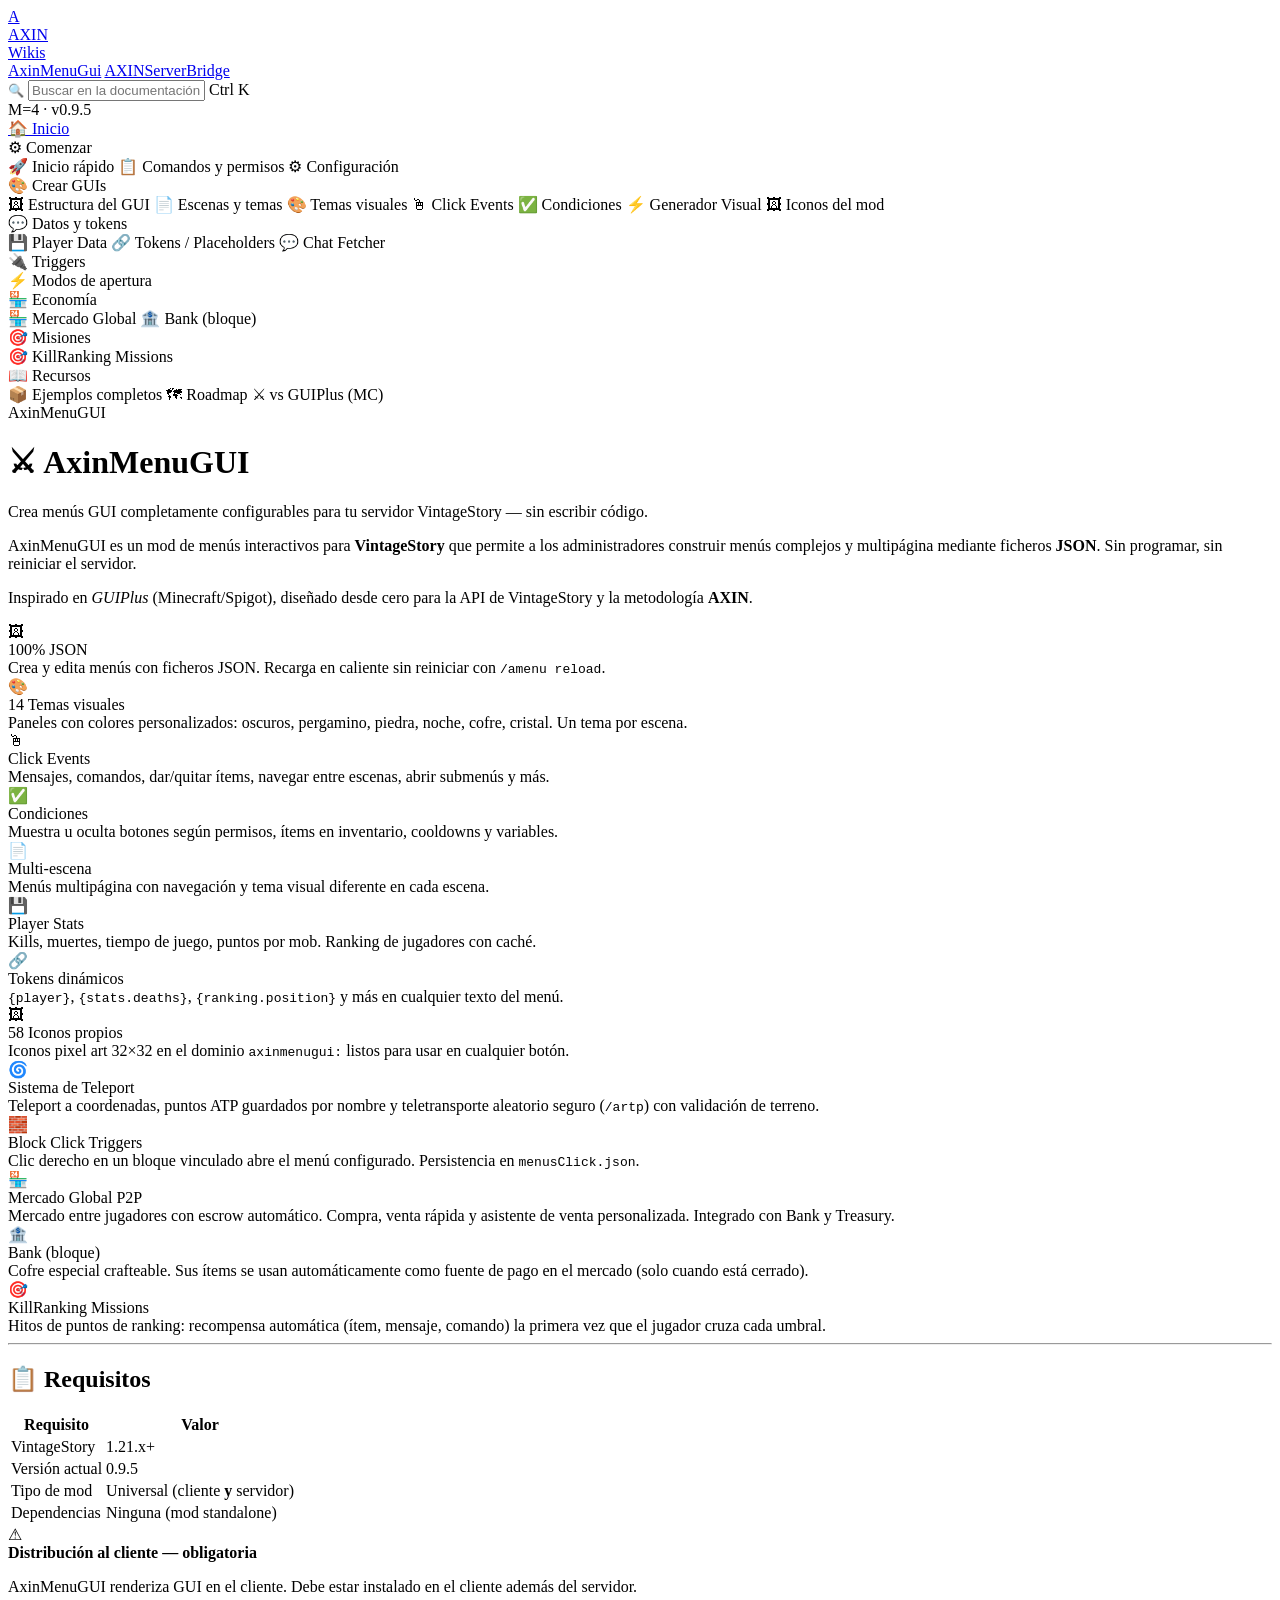
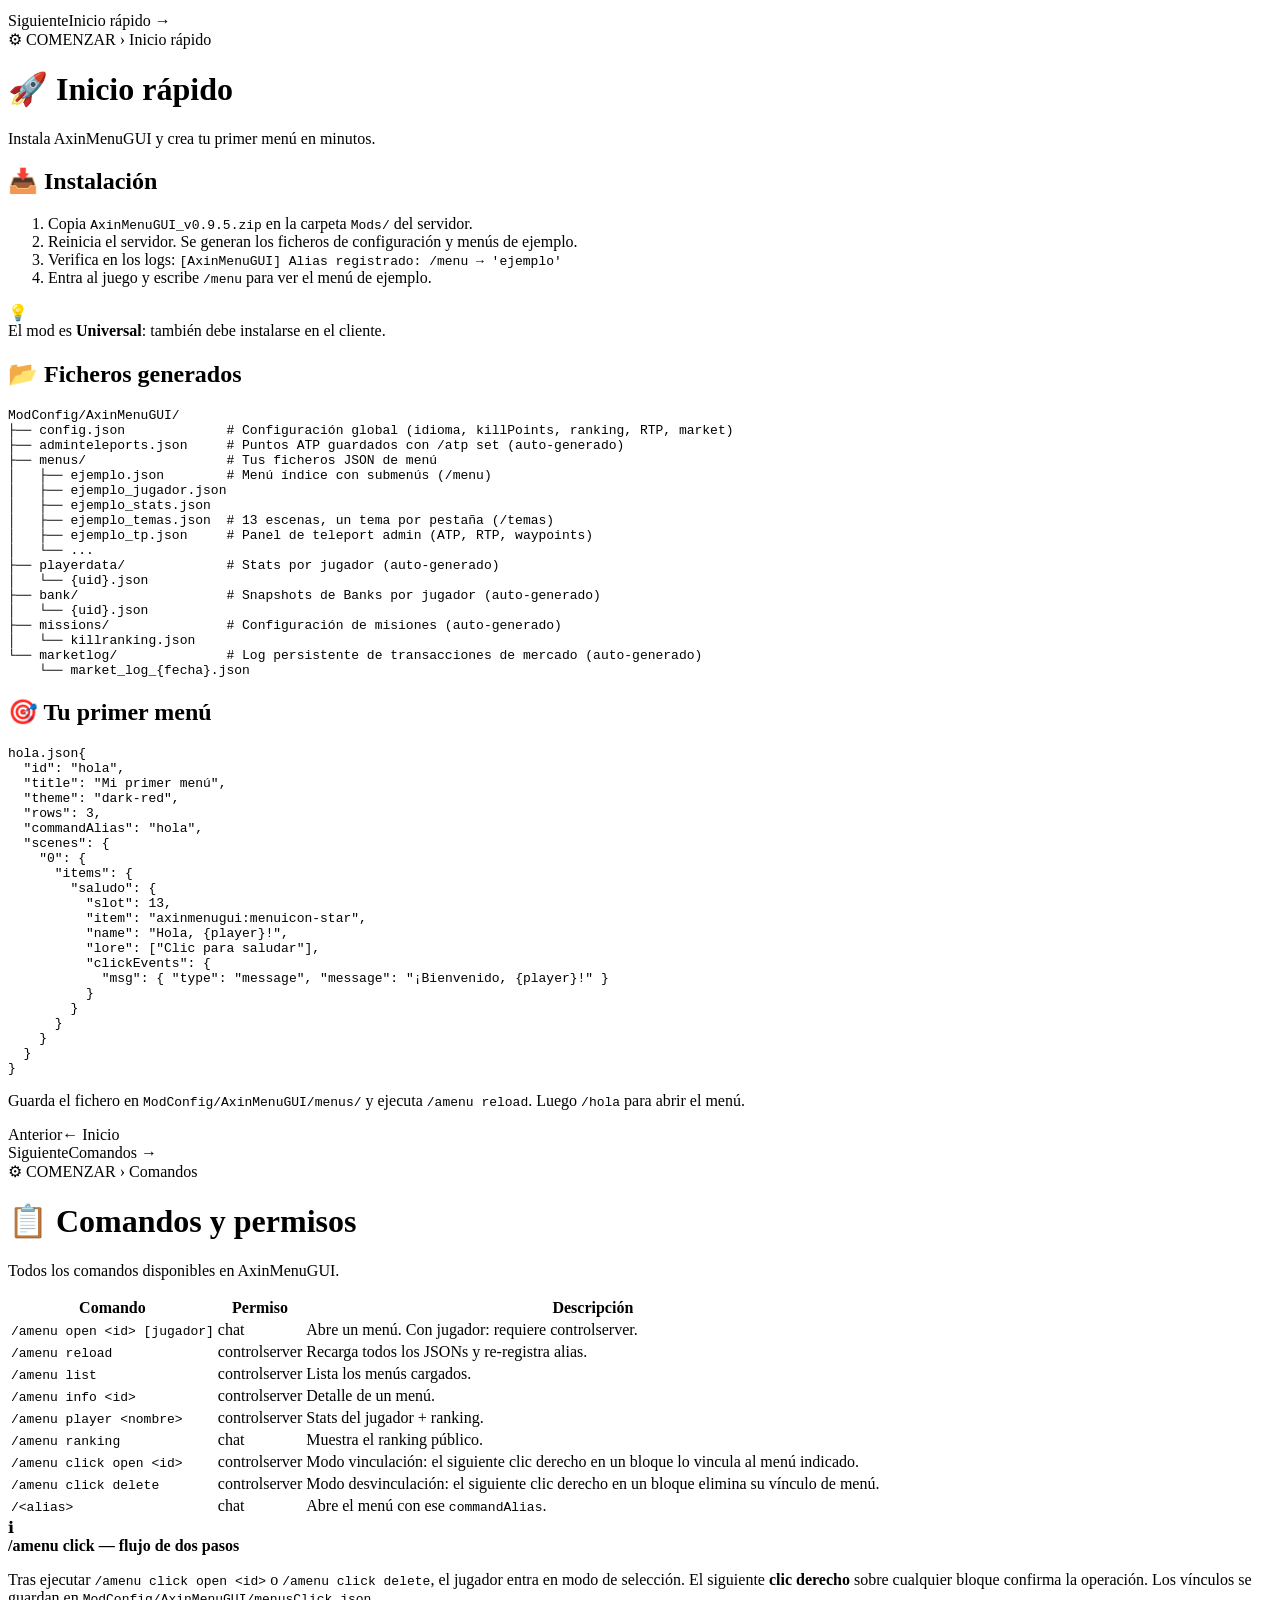
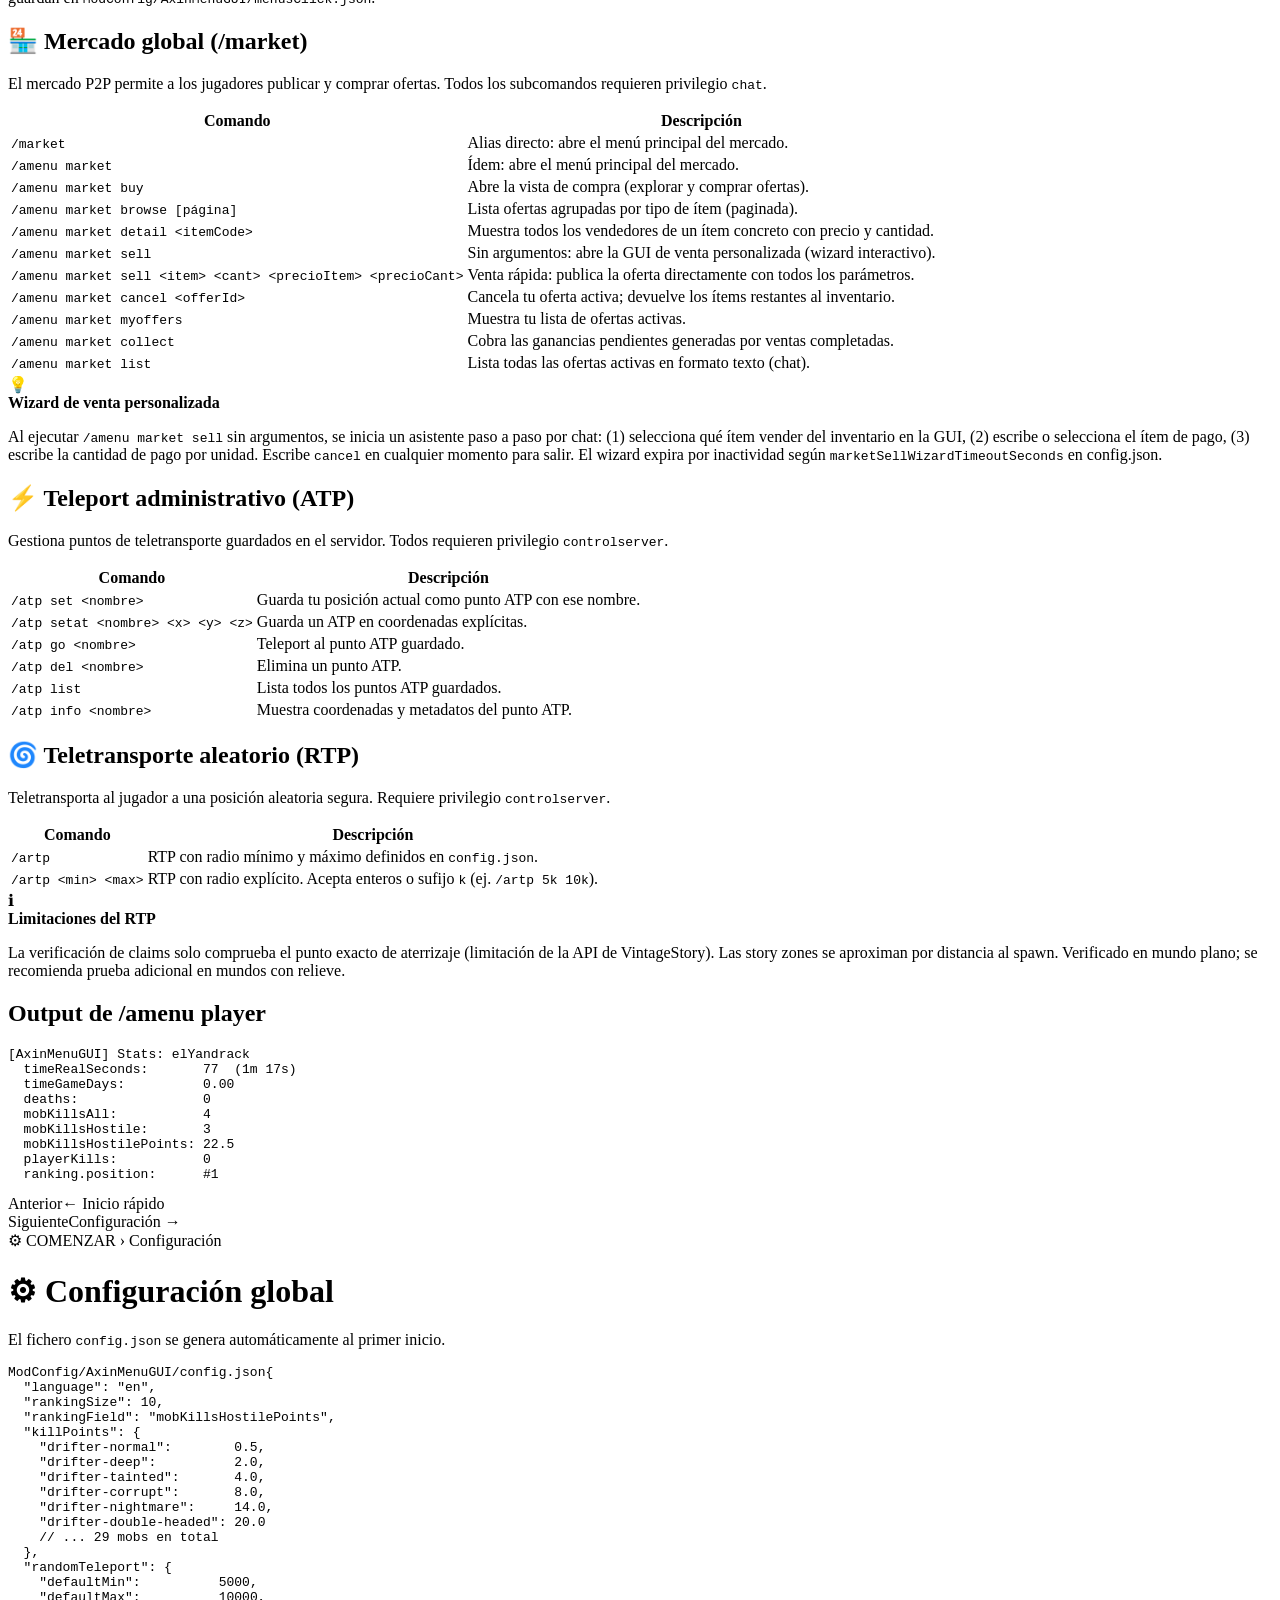
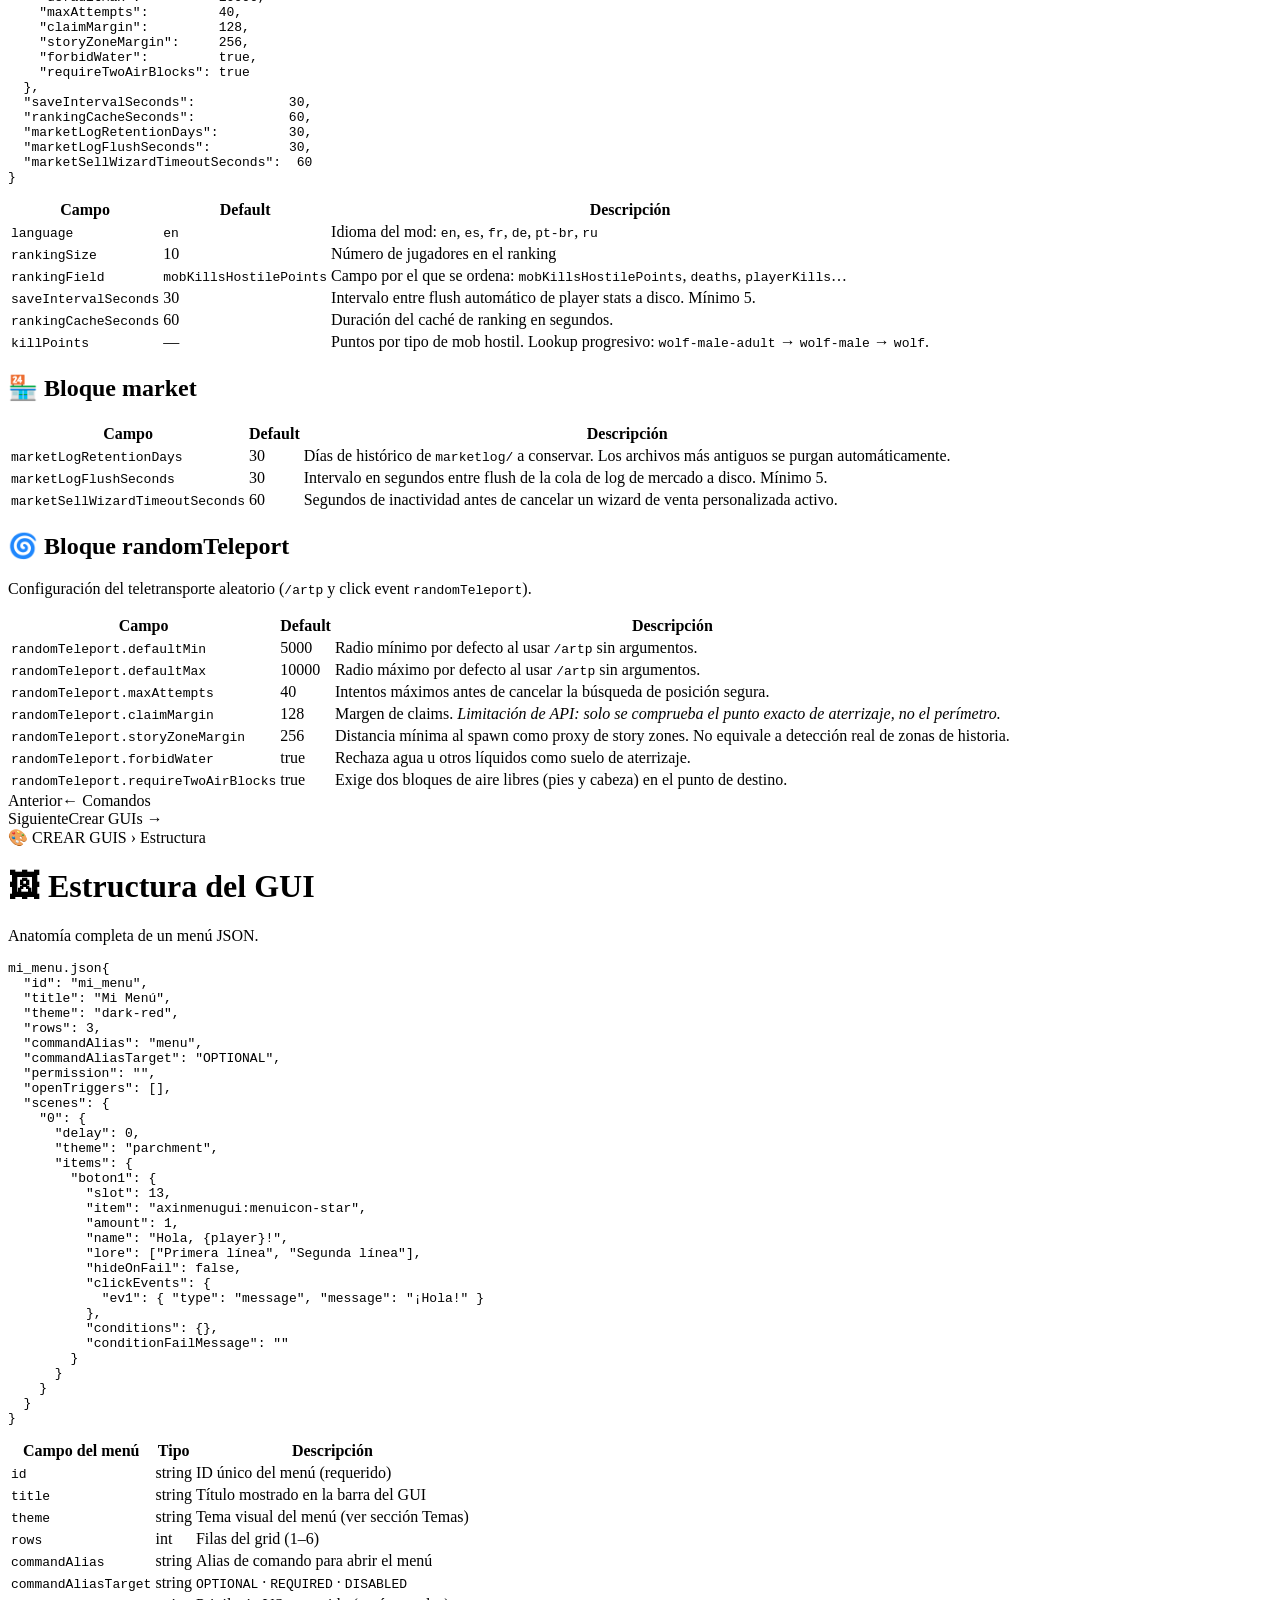
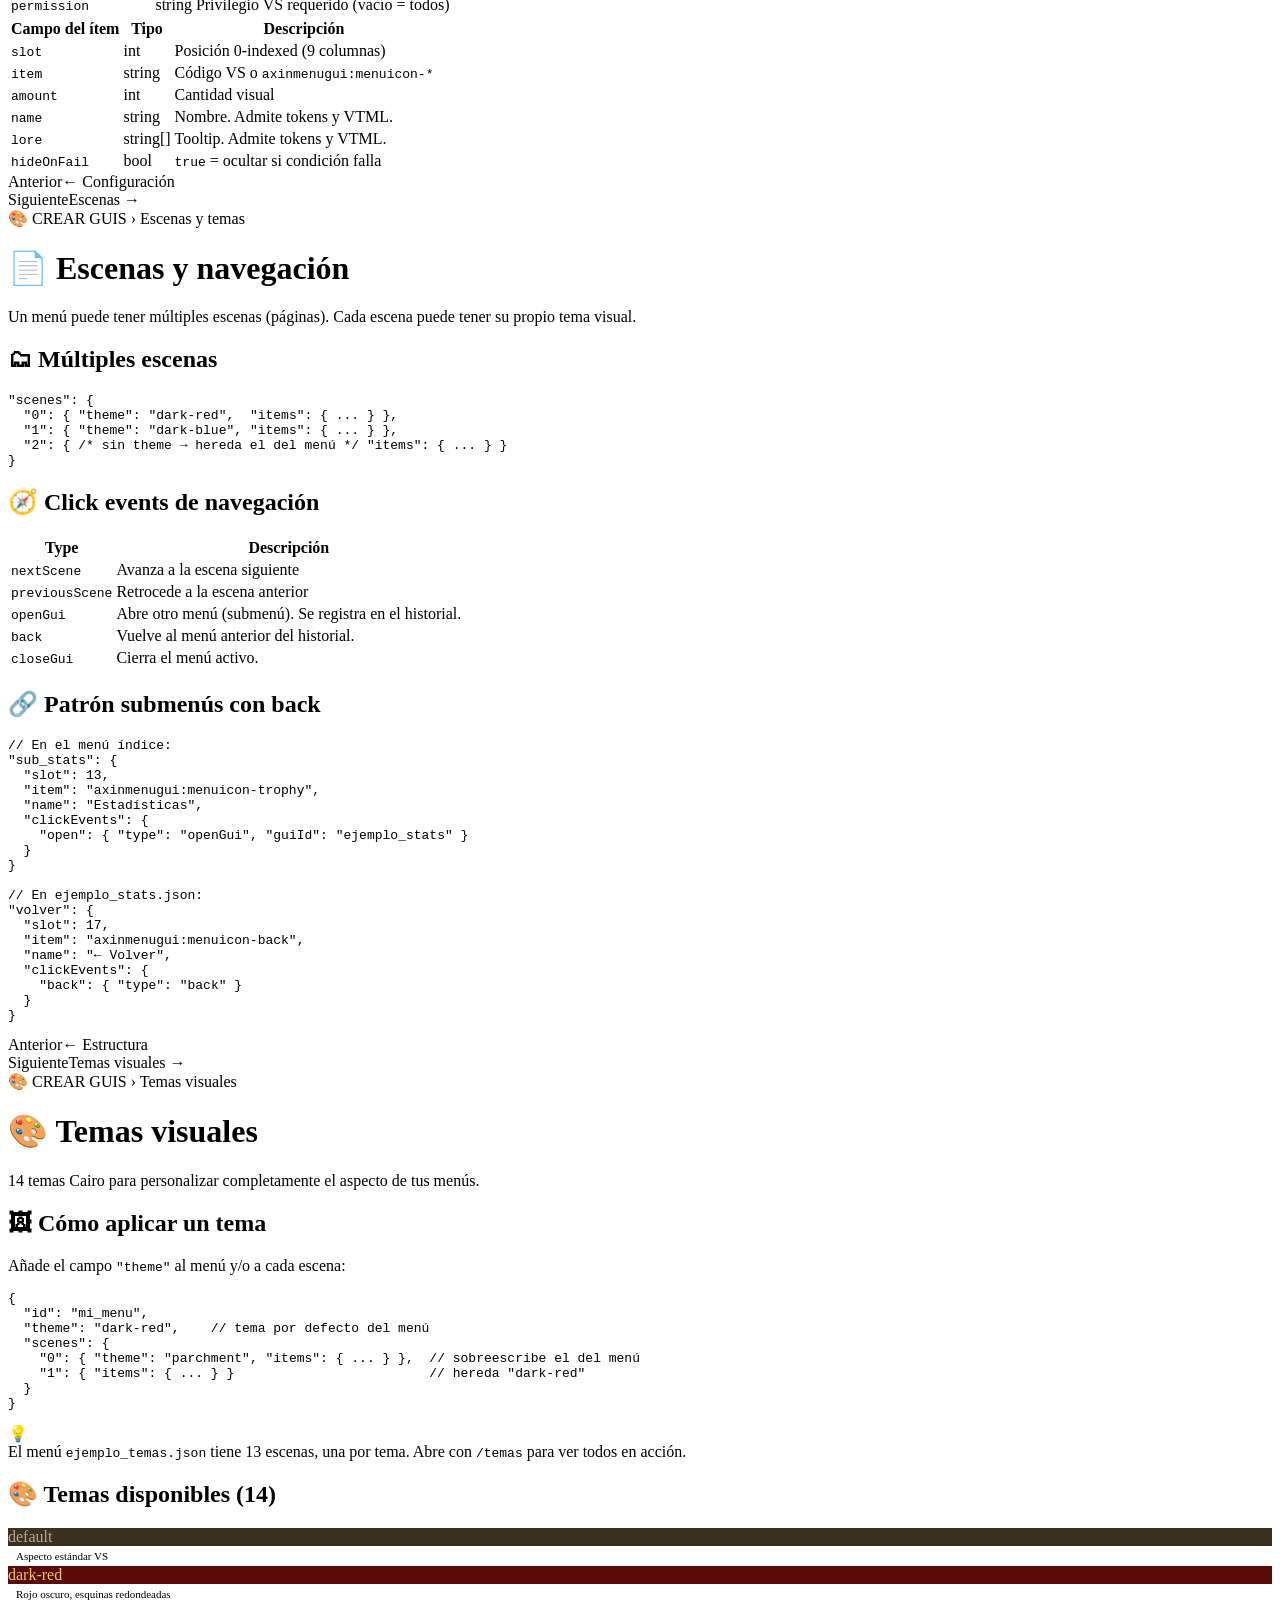
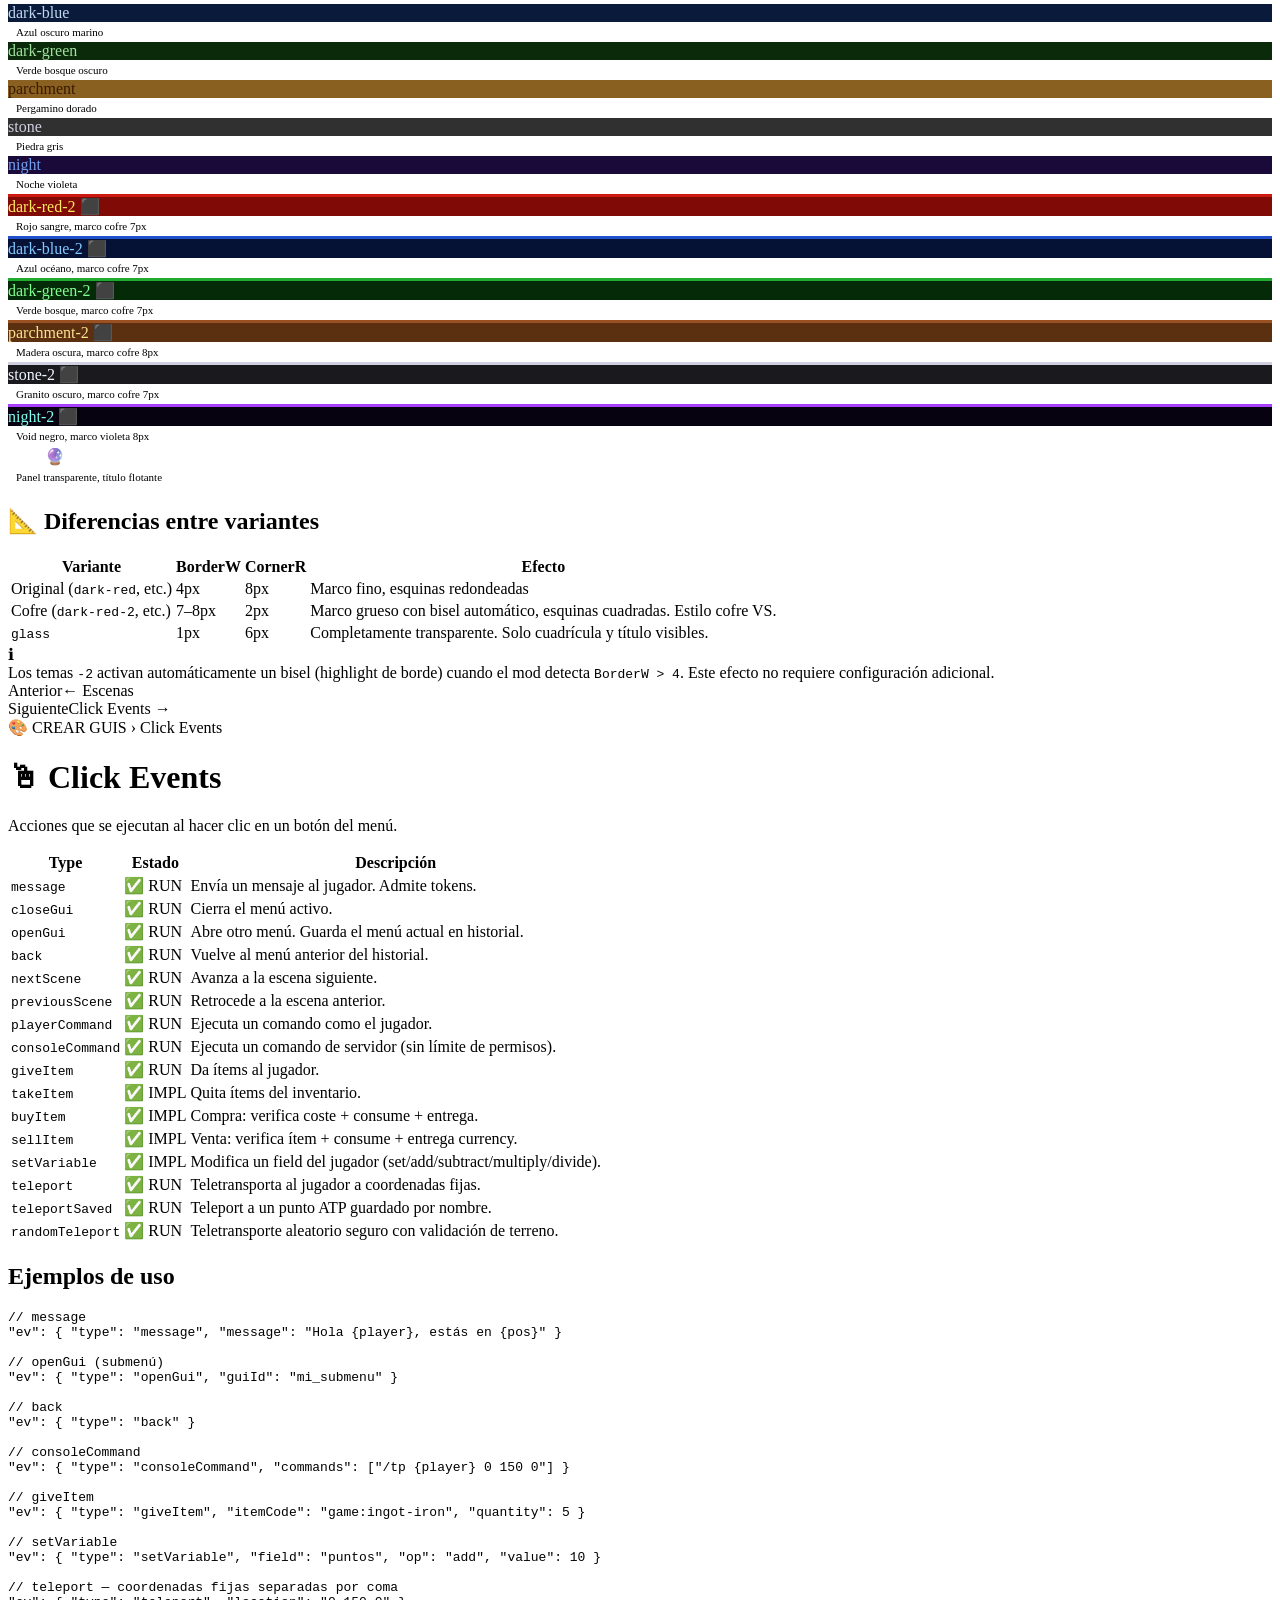
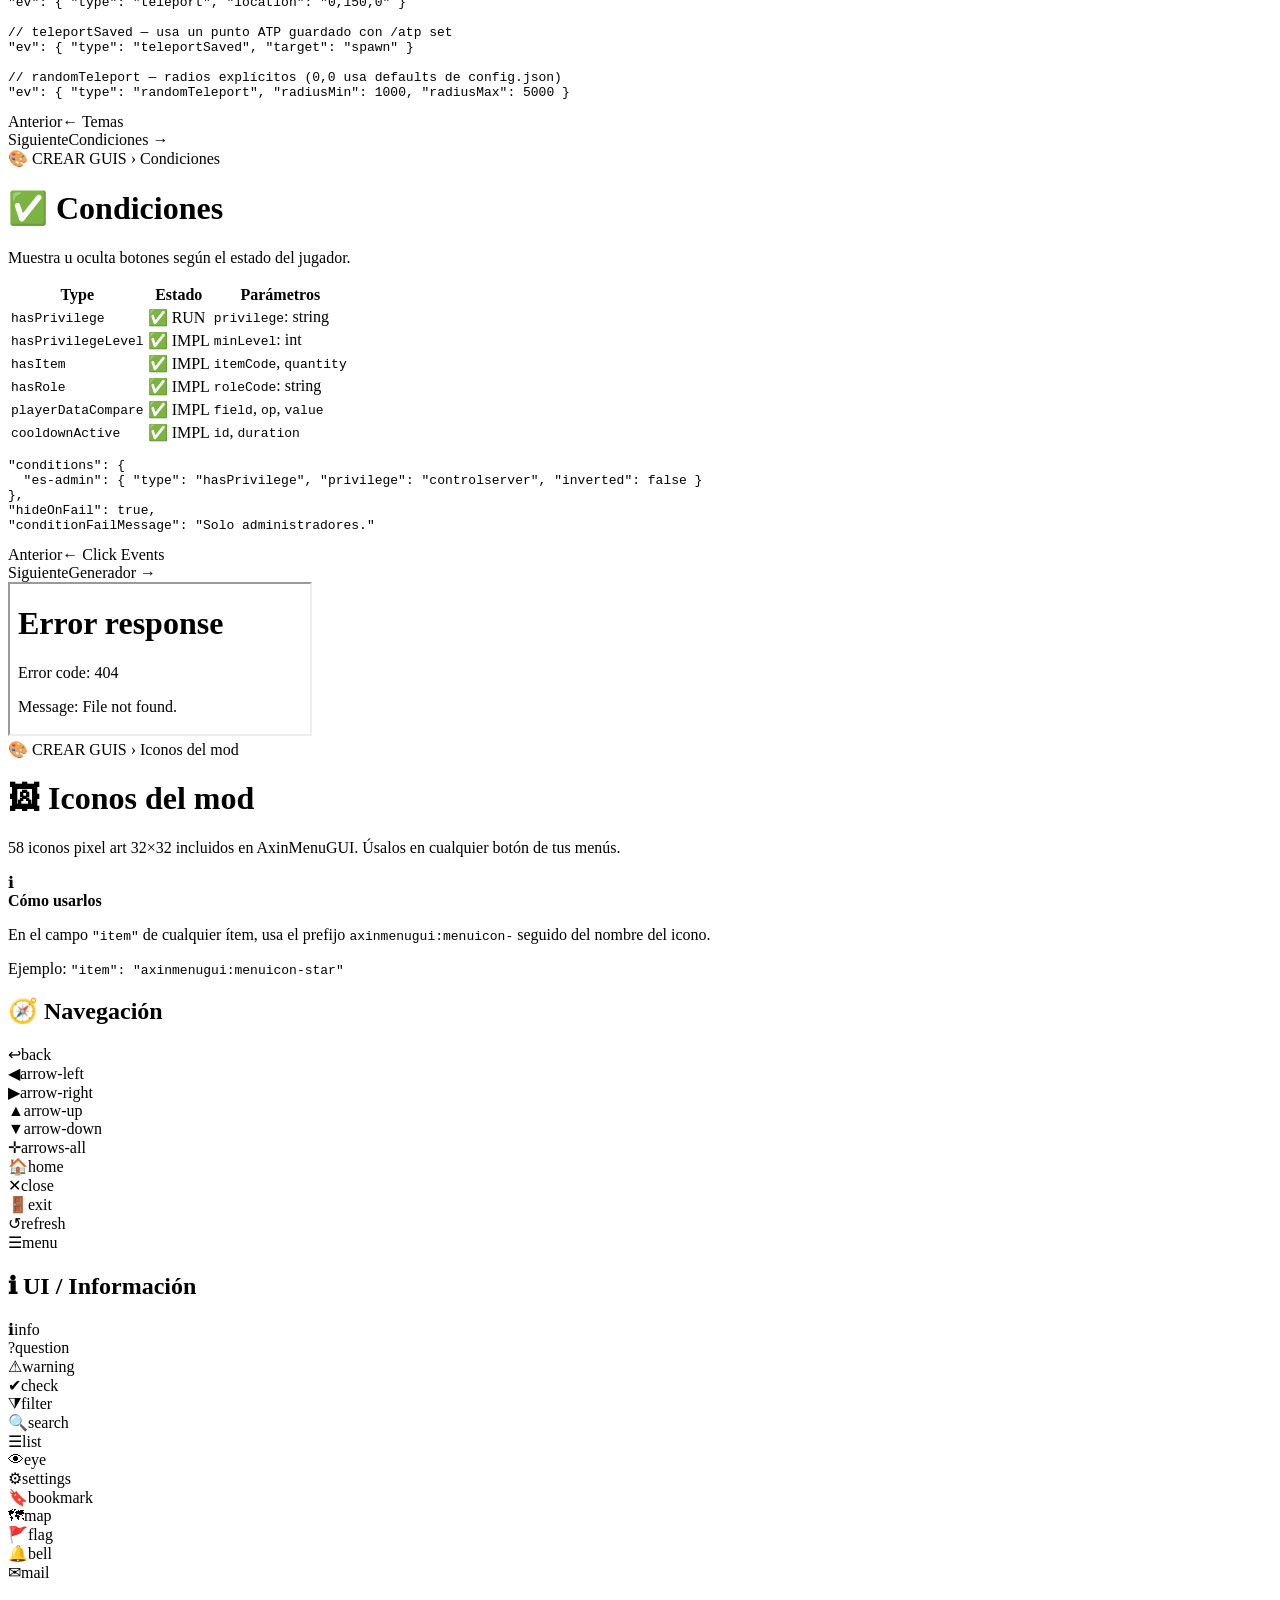
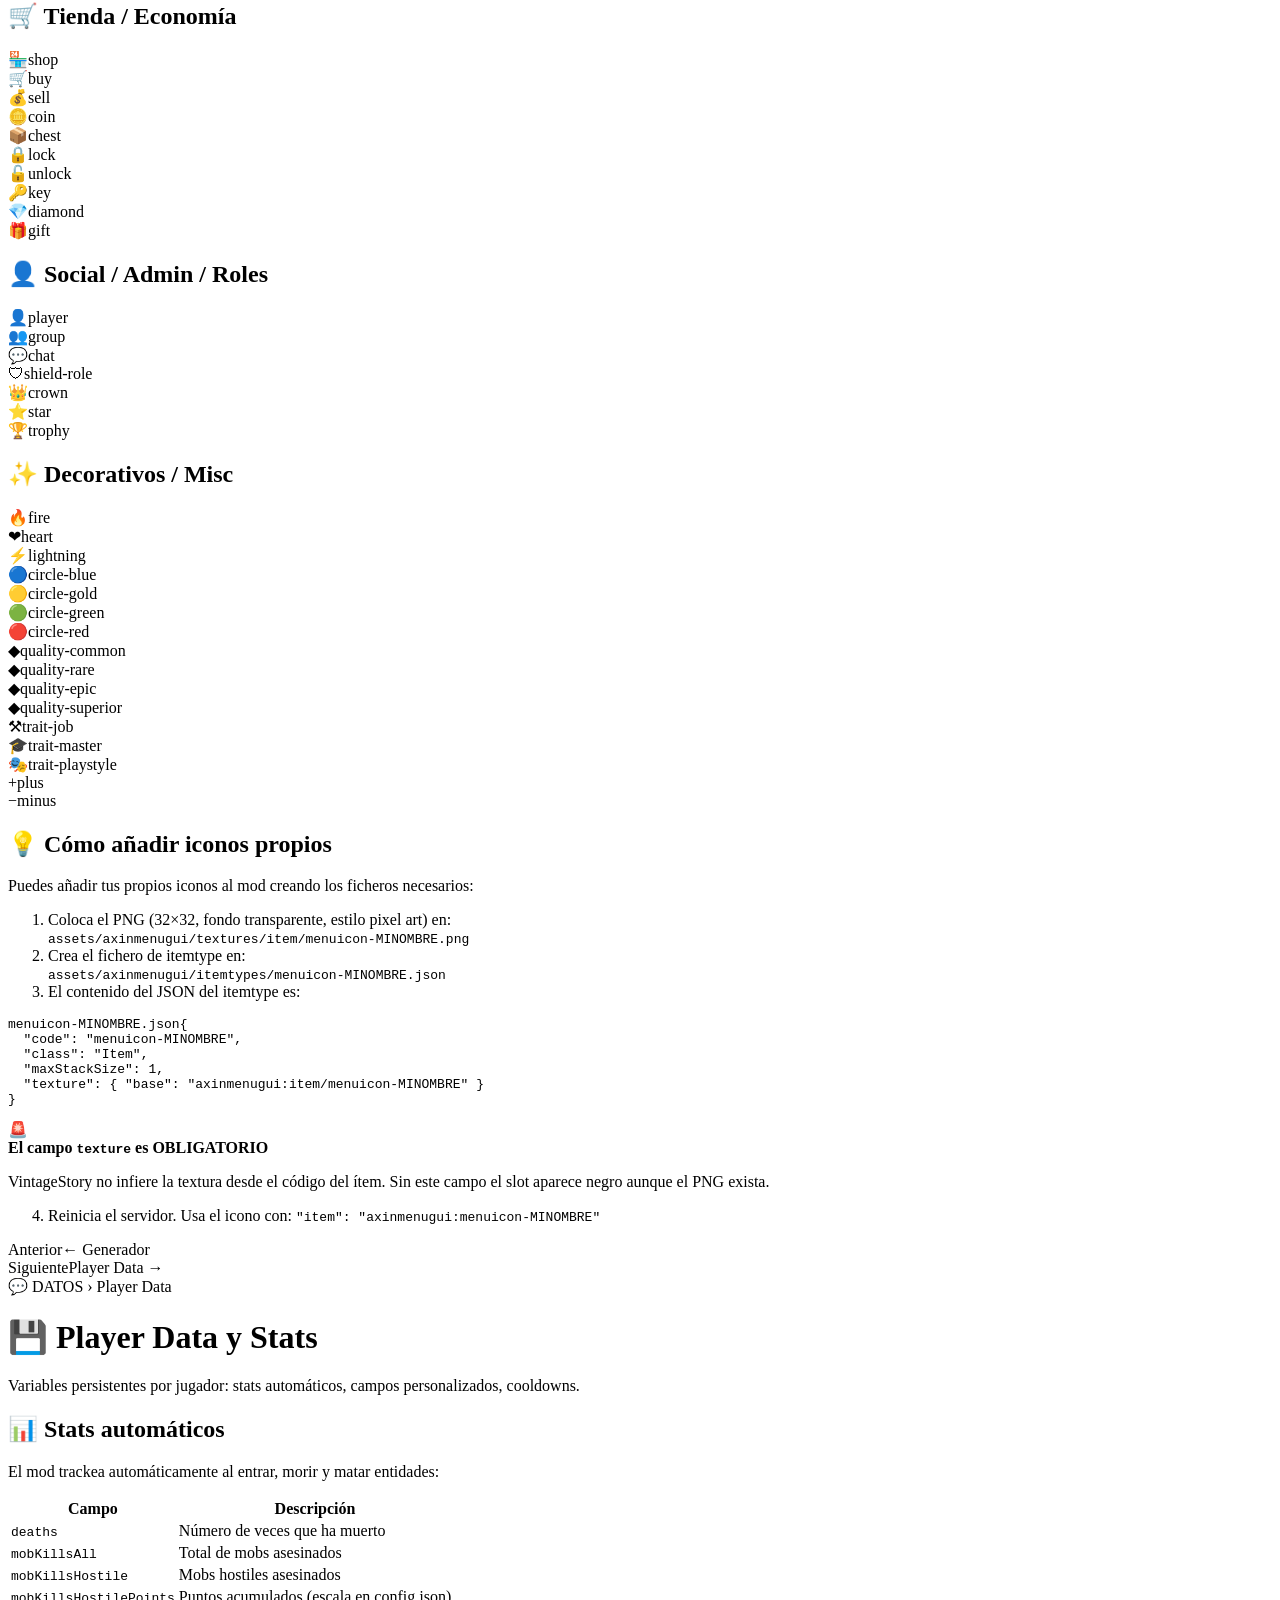
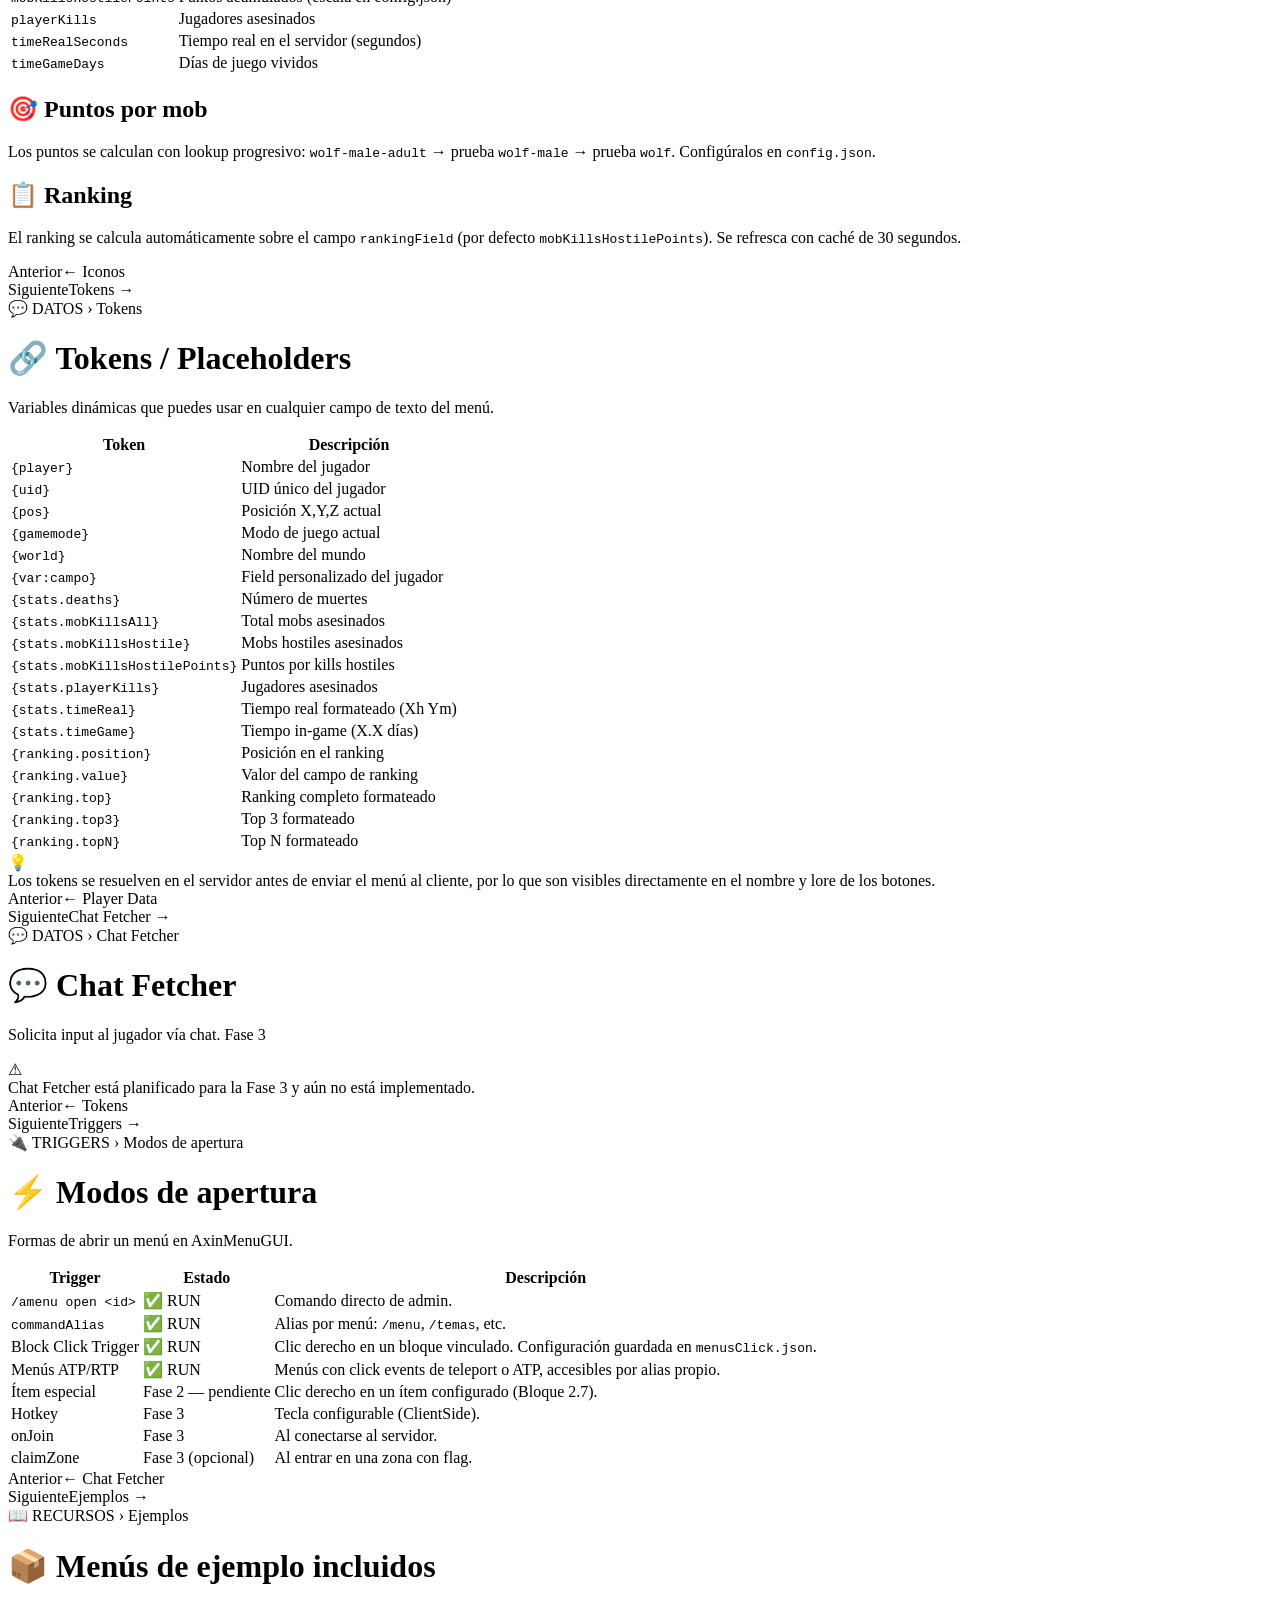
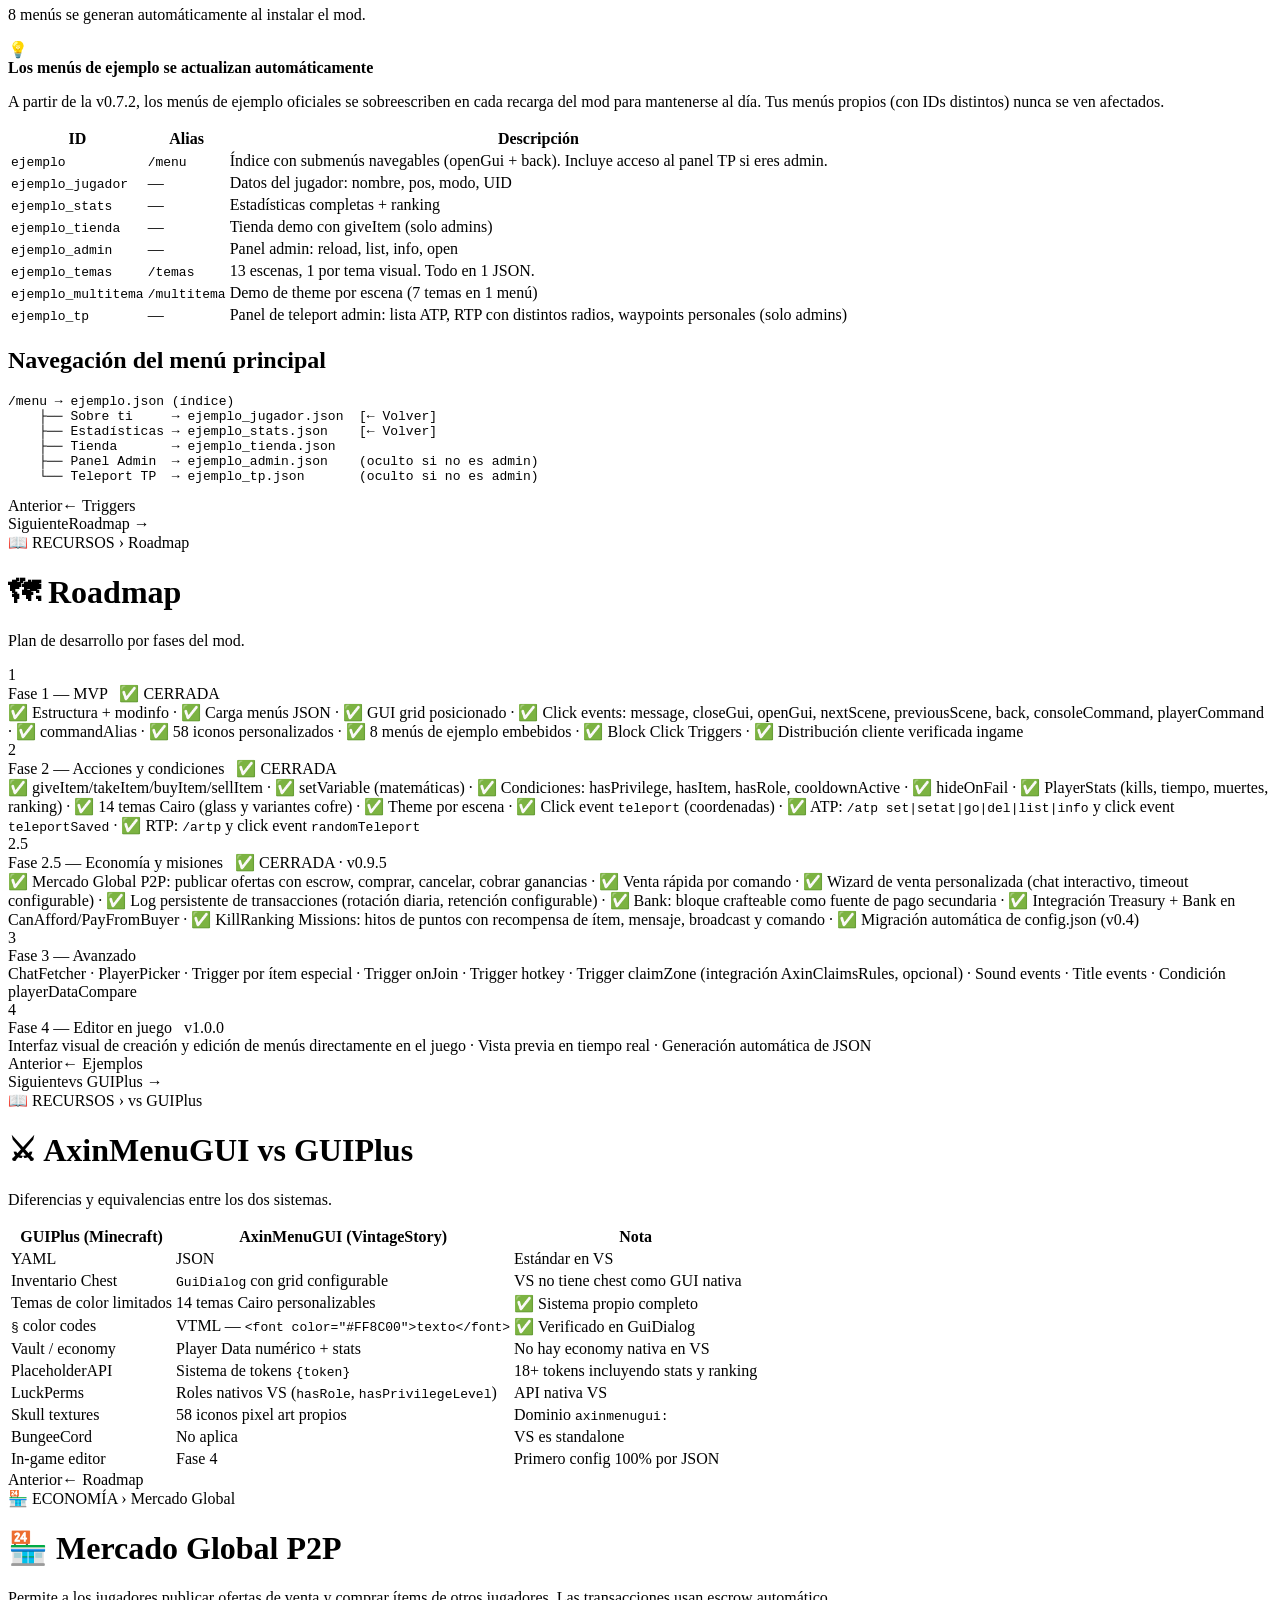
==== docs/index.html @ 3da8a4a0 "Rename index.html to index.html" ====
<!DOCTYPE html>
<html lang="es">
<head>
<meta charset="UTF-8">
<meta name="viewport" content="width=device-width, initial-scale=1.0">
<title>AxinMenuGUI — Documentación v0.9.5</title>
<link rel="stylesheet" href="assets/wiki.css">
</head>
<body>

<header id="header">
  <a class="logo" href="index.html" title="Wikis AXIN">
    <div class="logo-icon">A</div>
    <div><div class="logo-text">AXIN</div><div class="logo-sub">Wikis</div></div>
  </a>
  <nav class="mod-switcher" aria-label="Wikis de mods AXIN">
    <a class="mod-pill active" href="index.html"><span class="mod-pill-dot"></span>AxinMenuGui</a>
    <a class="mod-pill" href="axinmobileserverbridge.html"><span class="mod-pill-dot"></span>AXINServerBridge</a>
  </nav>
  <div class="header-search">
    <span style="color:var(--stone);font-size:13px">🔍</span>
    <input type="text" placeholder="Buscar en la documentación..." id="searchInput" onkeyup="handleSearch(event)">
    <span class="search-hint">Ctrl K</span>
  </div>
  <div class="header-badge">M=4 · v0.9.5</div>
</header>

<div id="layout">
<nav id="sidebar">
  <div class="nav-home"><a href="#" onclick="showPage('home')"><span>🏠</span> Inicio</a></div>
  <div class="nav-section">
    <div class="nav-section-title">⚙ Comenzar</div>
    <a class="nav-link" onclick="showPage('quickstart')"><span class="nav-icon">🚀</span> Inicio rápido</a>
    <a class="nav-link" onclick="showPage('commands')"><span class="nav-icon">📋</span> Comandos y permisos</a>
    <a class="nav-link" onclick="showPage('config')"><span class="nav-icon">⚙</span> Configuración</a>
  </div>
  <div class="nav-section">
    <div class="nav-section-title">🎨 Crear GUIs</div>
    <a class="nav-link" onclick="showPage('creating')"><span class="nav-icon">🖼</span> Estructura del GUI</a>
    <a class="nav-link" onclick="showPage('scenes')"><span class="nav-icon">📄</span> Escenas y temas</a>
    <a class="nav-link" onclick="showPage('themes')"><span class="nav-icon">🎨</span> Temas visuales</a>
    <a class="nav-link" onclick="showPage('clickevents')"><span class="nav-icon">🖱</span> Click Events</a>
    <a class="nav-link" onclick="showPage('conditions')"><span class="nav-icon">✅</span> Condiciones</a>
    <a class="nav-link" onclick="showPage('generator')"><span class="nav-icon">⚡</span> Generador Visual</a>
    <a class="nav-link" onclick="showPage('modicons')"><span class="nav-icon">🖼</span> Iconos del mod</a>
  </div>
  <div class="nav-section">
    <div class="nav-section-title">💬 Datos y tokens</div>
    <a class="nav-link" onclick="showPage('playerdata')"><span class="nav-icon">💾</span> Player Data</a>
    <a class="nav-link" onclick="showPage('tokens')"><span class="nav-icon">🔗</span> Tokens / Placeholders</a>
    <a class="nav-link" onclick="showPage('chatfetcher')"><span class="nav-icon">💬</span> Chat Fetcher</a>
  </div>
  <div class="nav-section">
    <div class="nav-section-title">🔌 Triggers</div>
    <a class="nav-link" onclick="showPage('triggers')"><span class="nav-icon">⚡</span> Modos de apertura</a>
  </div>
  <div class="nav-section">
    <div class="nav-section-title">🏪 Economía</div>
    <a class="nav-link" onclick="showPage('market')"><span class="nav-icon">🏪</span> Mercado Global</a>
    <a class="nav-link" onclick="showPage('bank')"><span class="nav-icon">🏦</span> Bank (bloque)</a>
  </div>
  <div class="nav-section">
    <div class="nav-section-title">🎯 Misiones</div>
    <a class="nav-link" onclick="showPage('missions')"><span class="nav-icon">🎯</span> KillRanking Missions</a>
  </div>
  <div class="nav-section">
    <div class="nav-section-title">📖 Recursos</div>
    <a class="nav-link" onclick="showPage('examples')"><span class="nav-icon">📦</span> Ejemplos completos</a>
    <a class="nav-link" onclick="showPage('roadmap')"><span class="nav-icon">🗺</span> Roadmap</a>
    <a class="nav-link" onclick="showPage('vs-diff')"><span class="nav-icon">⚔</span> vs GUIPlus (MC)</a>
  </div>
</nav>

<div id="content-wrap">
<main id="content">

<!-- ═══════════════ HOME ═══════════════ -->
<div class="page active" id="page-home">
  <div class="breadcrumb">AxinMenuGUI</div>
  <h1><span class="h1-icon">⚔</span> AxinMenuGUI</h1>
  <p class="page-subtitle">Crea menús GUI completamente configurables para tu servidor VintageStory — sin escribir código.</p>
  <p>AxinMenuGUI es un mod de menús interactivos para <strong>VintageStory</strong> que permite a los administradores construir menús complejos y multipágina mediante ficheros <strong>JSON</strong>. Sin programar, sin reiniciar el servidor.</p>
  <p>Inspirado en <em>GUIPlus</em> (Minecraft/Spigot), diseñado desde cero para la API de VintageStory y la metodología <strong>AXIN</strong>.</p>
  <div class="feat-grid">
    <div class="feat-card"><div class="feat-card-icon">🖼</div><div class="feat-card-title">100% JSON</div><div class="feat-card-desc">Crea y edita menús con ficheros JSON. Recarga en caliente sin reiniciar con <code>/amenu reload</code>.</div></div>
    <div class="feat-card"><div class="feat-card-icon">🎨</div><div class="feat-card-title">14 Temas visuales</div><div class="feat-card-desc">Paneles con colores personalizados: oscuros, pergamino, piedra, noche, cofre, cristal. Un tema por escena.</div></div>
    <div class="feat-card"><div class="feat-card-icon">🖱</div><div class="feat-card-title">Click Events</div><div class="feat-card-desc">Mensajes, comandos, dar/quitar ítems, navegar entre escenas, abrir submenús y más.</div></div>
    <div class="feat-card"><div class="feat-card-icon">✅</div><div class="feat-card-title">Condiciones</div><div class="feat-card-desc">Muestra u oculta botones según permisos, ítems en inventario, cooldowns y variables.</div></div>
    <div class="feat-card"><div class="feat-card-icon">📄</div><div class="feat-card-title">Multi-escena</div><div class="feat-card-desc">Menús multipágina con navegación y tema visual diferente en cada escena.</div></div>
    <div class="feat-card"><div class="feat-card-icon">💾</div><div class="feat-card-title">Player Stats</div><div class="feat-card-desc">Kills, muertes, tiempo de juego, puntos por mob. Ranking de jugadores con caché.</div></div>
    <div class="feat-card"><div class="feat-card-icon">🔗</div><div class="feat-card-title">Tokens dinámicos</div><div class="feat-card-desc"><code>{player}</code>, <code>{stats.deaths}</code>, <code>{ranking.position}</code> y más en cualquier texto del menú.</div></div>
    <div class="feat-card"><div class="feat-card-icon">🖼</div><div class="feat-card-title">58 Iconos propios</div><div class="feat-card-desc">Iconos pixel art 32×32 en el dominio <code>axinmenugui:</code> listos para usar en cualquier botón.</div></div>
    <div class="feat-card"><div class="feat-card-icon">🌀</div><div class="feat-card-title">Sistema de Teleport</div><div class="feat-card-desc">Teleport a coordenadas, puntos ATP guardados por nombre y teletransporte aleatorio seguro (<code>/artp</code>) con validación de terreno.</div></div>
    <div class="feat-card"><div class="feat-card-icon">🧱</div><div class="feat-card-title">Block Click Triggers</div><div class="feat-card-desc">Clic derecho en un bloque vinculado abre el menú configurado. Persistencia en <code>menusClick.json</code>.</div></div>
    <div class="feat-card"><div class="feat-card-icon">🏪</div><div class="feat-card-title">Mercado Global P2P</div><div class="feat-card-desc">Mercado entre jugadores con escrow automático. Compra, venta rápida y asistente de venta personalizada. Integrado con Bank y Treasury.</div></div>
    <div class="feat-card"><div class="feat-card-icon">🏦</div><div class="feat-card-title">Bank (bloque)</div><div class="feat-card-desc">Cofre especial crafteable. Sus ítems se usan automáticamente como fuente de pago en el mercado (solo cuando está cerrado).</div></div>
    <div class="feat-card"><div class="feat-card-icon">🎯</div><div class="feat-card-title">KillRanking Missions</div><div class="feat-card-desc">Hitos de puntos de ranking: recompensa automática (ítem, mensaje, comando) la primera vez que el jugador cruza cada umbral.</div></div>
  </div>
  <hr>
  <h2>📋 Requisitos</h2>
  <div class="table-wrap"><table>
    <tr><th>Requisito</th><th>Valor</th></tr>
    <tr><td>VintageStory</td><td>1.21.x+</td></tr>
    <tr><td>Versión actual</td><td>0.9.5</td></tr>
    <tr><td>Tipo de mod</td><td>Universal (cliente <strong>y</strong> servidor)</td></tr>
    <tr><td>Dependencias</td><td>Ninguna (mod standalone)</td></tr>
  </table></div>
  <div class="callout warn"><span class="callout-icon">⚠</span><div class="callout-body"><strong>Distribución al cliente — obligatoria</strong><p>AxinMenuGUI renderiza GUI en el cliente. Debe estar instalado en el cliente además del servidor.</p></div></div>
  <div class="page-nav"><div></div><a class="page-nav-btn" onclick="showPage('quickstart')"><div><span class="direction">Siguiente</span><span class="label">Inicio rápido →</span></div></a></div>
</div>

<!-- ═══════════════ QUICKSTART ═══════════════ -->
<div class="page" id="page-quickstart">
  <div class="breadcrumb">⚙ COMENZAR <span class="sep">›</span> Inicio rápido</div>
  <h1><span class="h1-icon">🚀</span> Inicio rápido</h1>
  <p class="page-subtitle">Instala AxinMenuGUI y crea tu primer menú en minutos.</p>
  <h2>📥 Instalación</h2>
  <ol>
    <li>Copia <code>AxinMenuGUI_v0.9.5.zip</code> en la carpeta <code>Mods/</code> del servidor.</li>
    <li>Reinicia el servidor. Se generan los ficheros de configuración y menús de ejemplo.</li>
    <li>Verifica en los logs: <code>[AxinMenuGUI] Alias registrado: /menu → 'ejemplo'</code></li>
    <li>Entra al juego y escribe <code>/menu</code> para ver el menú de ejemplo.</li>
  </ol>
  <div class="callout tip"><span class="callout-icon">💡</span><div class="callout-body">El mod es <strong>Universal</strong>: también debe instalarse en el cliente.</div></div>
  <h2>📂 Ficheros generados</h2>
  <pre><code>ModConfig/AxinMenuGUI/
├── config.json             <span class="cmt"># Configuración global (idioma, killPoints, ranking, RTP, market)</span>
├── adminteleports.json     <span class="cmt"># Puntos ATP guardados con /atp set (auto-generado)</span>
├── menus/                  <span class="cmt"># Tus ficheros JSON de menú</span>
│   ├── ejemplo.json        <span class="cmt"># Menú índice con submenús (/menu)</span>
│   ├── ejemplo_jugador.json
│   ├── ejemplo_stats.json
│   ├── ejemplo_temas.json  <span class="cmt"># 13 escenas, un tema por pestaña (/temas)</span>
│   ├── ejemplo_tp.json     <span class="cmt"># Panel de teleport admin (ATP, RTP, waypoints)</span>
│   └── ...
├── playerdata/             <span class="cmt"># Stats por jugador (auto-generado)</span>
│   └── {uid}.json
├── bank/                   <span class="cmt"># Snapshots de Banks por jugador (auto-generado)</span>
│   └── {uid}.json
├── missions/               <span class="cmt"># Configuración de misiones (auto-generado)</span>
│   └── killranking.json
└── marketlog/              <span class="cmt"># Log persistente de transacciones de mercado (auto-generado)</span>
    └── market_log_{fecha}.json</code></pre>
  <h2>🎯 Tu primer menú</h2>
  <pre><span class="pre-label">hola.json</span><code>{
  <span class="key">"id"</span>: <span class="str">"hola"</span>,
  <span class="key">"title"</span>: <span class="str">"Mi primer menú"</span>,
  <span class="key">"theme"</span>: <span class="str">"dark-red"</span>,
  <span class="key">"rows"</span>: <span class="num">3</span>,
  <span class="key">"commandAlias"</span>: <span class="str">"hola"</span>,
  <span class="key">"scenes"</span>: {
    <span class="key">"0"</span>: {
      <span class="key">"items"</span>: {
        <span class="key">"saludo"</span>: {
          <span class="key">"slot"</span>: <span class="num">13</span>,
          <span class="key">"item"</span>: <span class="str">"axinmenugui:menuicon-star"</span>,
          <span class="key">"name"</span>: <span class="str">"Hola, {player}!"</span>,
          <span class="key">"lore"</span>: [<span class="str">"Clic para saludar"</span>],
          <span class="key">"clickEvents"</span>: {
            <span class="key">"msg"</span>: { <span class="key">"type"</span>: <span class="str">"message"</span>, <span class="key">"message"</span>: <span class="str">"¡Bienvenido, {player}!"</span> }
          }
        }
      }
    }
  }
}</code></pre>
  <p>Guarda el fichero en <code>ModConfig/AxinMenuGUI/menus/</code> y ejecuta <code>/amenu reload</code>. Luego <code>/hola</code> para abrir el menú.</p>
  <div class="page-nav">
    <a class="page-nav-btn" onclick="showPage('home')"><div><span class="direction">Anterior</span><span class="label">← Inicio</span></div></a>
    <a class="page-nav-btn" onclick="showPage('commands')"><div><span class="direction">Siguiente</span><span class="label">Comandos →</span></div></a>
  </div>
</div>

<!-- ═══════════════ COMMANDS ═══════════════ -->
<div class="page" id="page-commands">
  <div class="breadcrumb">⚙ COMENZAR <span class="sep">›</span> Comandos</div>
  <h1><span class="h1-icon">📋</span> Comandos y permisos</h1>
  <p class="page-subtitle">Todos los comandos disponibles en AxinMenuGUI.</p>
  <div class="table-wrap"><table>
    <tr><th>Comando</th><th>Permiso</th><th>Descripción</th></tr>
    <tr><td><code>/amenu open &lt;id&gt; [jugador]</code></td><td>chat</td><td>Abre un menú. Con jugador: requiere controlserver.</td></tr>
    <tr><td><code>/amenu reload</code></td><td>controlserver</td><td>Recarga todos los JSONs y re-registra alias.</td></tr>
    <tr><td><code>/amenu list</code></td><td>controlserver</td><td>Lista los menús cargados.</td></tr>
    <tr><td><code>/amenu info &lt;id&gt;</code></td><td>controlserver</td><td>Detalle de un menú.</td></tr>
    <tr><td><code>/amenu player &lt;nombre&gt;</code></td><td>controlserver</td><td>Stats del jugador + ranking.</td></tr>
    <tr><td><code>/amenu ranking</code></td><td>chat</td><td>Muestra el ranking público.</td></tr>
    <tr><td><code>/amenu click open &lt;id&gt;</code></td><td>controlserver</td><td>Modo vinculación: el siguiente clic derecho en un bloque lo vincula al menú indicado.</td></tr>
    <tr><td><code>/amenu click delete</code></td><td>controlserver</td><td>Modo desvinculación: el siguiente clic derecho en un bloque elimina su vínculo de menú.</td></tr>
    <tr><td><code>/&lt;alias&gt;</code></td><td>chat</td><td>Abre el menú con ese <code>commandAlias</code>.</td></tr>
  </table></div>
  <div class="callout info"><span class="callout-icon">ℹ</span><div class="callout-body"><strong>/amenu click — flujo de dos pasos</strong><p>Tras ejecutar <code>/amenu click open &lt;id&gt;</code> o <code>/amenu click delete</code>, el jugador entra en modo de selección. El siguiente <strong>clic derecho</strong> sobre cualquier bloque confirma la operación. Los vínculos se guardan en <code>ModConfig/AxinMenuGUI/menusClick.json</code>.</p></div></div>
  <h2>🏪 Mercado global (/market)</h2>
  <p>El mercado P2P permite a los jugadores publicar y comprar ofertas. Todos los subcomandos requieren privilegio <code>chat</code>.</p>
  <div class="table-wrap"><table>
    <tr><th>Comando</th><th>Descripción</th></tr>
    <tr><td><code>/market</code></td><td>Alias directo: abre el menú principal del mercado.</td></tr>
    <tr><td><code>/amenu market</code></td><td>Ídem: abre el menú principal del mercado.</td></tr>
    <tr><td><code>/amenu market buy</code></td><td>Abre la vista de compra (explorar y comprar ofertas).</td></tr>
    <tr><td><code>/amenu market browse [página]</code></td><td>Lista ofertas agrupadas por tipo de ítem (paginada).</td></tr>
    <tr><td><code>/amenu market detail &lt;itemCode&gt;</code></td><td>Muestra todos los vendedores de un ítem concreto con precio y cantidad.</td></tr>
    <tr><td><code>/amenu market sell</code></td><td>Sin argumentos: abre la GUI de venta personalizada (wizard interactivo).</td></tr>
    <tr><td><code>/amenu market sell &lt;item&gt; &lt;cant&gt; &lt;precioItem&gt; &lt;precioCant&gt;</code></td><td>Venta rápida: publica la oferta directamente con todos los parámetros.</td></tr>
    <tr><td><code>/amenu market cancel &lt;offerId&gt;</code></td><td>Cancela tu oferta activa; devuelve los ítems restantes al inventario.</td></tr>
    <tr><td><code>/amenu market myoffers</code></td><td>Muestra tu lista de ofertas activas.</td></tr>
    <tr><td><code>/amenu market collect</code></td><td>Cobra las ganancias pendientes generadas por ventas completadas.</td></tr>
    <tr><td><code>/amenu market list</code></td><td>Lista todas las ofertas activas en formato texto (chat).</td></tr>
  </table></div>
  <div class="callout tip"><span class="callout-icon">💡</span><div class="callout-body"><strong>Wizard de venta personalizada</strong><p>Al ejecutar <code>/amenu market sell</code> sin argumentos, se inicia un asistente paso a paso por chat: (1) selecciona qué ítem vender del inventario en la GUI, (2) escribe o selecciona el ítem de pago, (3) escribe la cantidad de pago por unidad. Escribe <code>cancel</code> en cualquier momento para salir. El wizard expira por inactividad según <code>marketSellWizardTimeoutSeconds</code> en config.json.</p></div></div>
  <h2>⚡ Teleport administrativo (ATP)</h2>
  <p>Gestiona puntos de teletransporte guardados en el servidor. Todos requieren privilegio <code>controlserver</code>.</p>
  <div class="table-wrap"><table>
    <tr><th>Comando</th><th>Descripción</th></tr>
    <tr><td><code>/atp set &lt;nombre&gt;</code></td><td>Guarda tu posición actual como punto ATP con ese nombre.</td></tr>
    <tr><td><code>/atp setat &lt;nombre&gt; &lt;x&gt; &lt;y&gt; &lt;z&gt;</code></td><td>Guarda un ATP en coordenadas explícitas.</td></tr>
    <tr><td><code>/atp go &lt;nombre&gt;</code></td><td>Teleport al punto ATP guardado.</td></tr>
    <tr><td><code>/atp del &lt;nombre&gt;</code></td><td>Elimina un punto ATP.</td></tr>
    <tr><td><code>/atp list</code></td><td>Lista todos los puntos ATP guardados.</td></tr>
    <tr><td><code>/atp info &lt;nombre&gt;</code></td><td>Muestra coordenadas y metadatos del punto ATP.</td></tr>
  </table></div>
  <h2>🌀 Teletransporte aleatorio (RTP)</h2>
  <p>Teletransporta al jugador a una posición aleatoria segura. Requiere privilegio <code>controlserver</code>.</p>
  <div class="table-wrap"><table>
    <tr><th>Comando</th><th>Descripción</th></tr>
    <tr><td><code>/artp</code></td><td>RTP con radio mínimo y máximo definidos en <code>config.json</code>.</td></tr>
    <tr><td><code>/artp &lt;min&gt; &lt;max&gt;</code></td><td>RTP con radio explícito. Acepta enteros o sufijo <code>k</code> (ej. <code>/artp 5k 10k</code>).</td></tr>
  </table></div>
  <div class="callout info"><span class="callout-icon">ℹ</span><div class="callout-body"><strong>Limitaciones del RTP</strong><p>La verificación de claims solo comprueba el punto exacto de aterrizaje (limitación de la API de VintageStory). Las story zones se aproximan por distancia al spawn. Verificado en mundo plano; se recomienda prueba adicional en mundos con relieve.</p></div></div>
  <h2>Output de /amenu player</h2>
  <pre><code>[AxinMenuGUI] Stats: elYandrack
  timeRealSeconds:       77  (1m 17s)
  timeGameDays:          0.00
  deaths:                0
  mobKillsAll:           4
  mobKillsHostile:       3
  mobKillsHostilePoints: 22.5
  playerKills:           0
  ranking.position:      #1</code></pre>
  <div class="page-nav">
    <a class="page-nav-btn" onclick="showPage('quickstart')"><div><span class="direction">Anterior</span><span class="label">← Inicio rápido</span></div></a>
    <a class="page-nav-btn" onclick="showPage('config')"><div><span class="direction">Siguiente</span><span class="label">Configuración →</span></div></a>
  </div>
</div>

<!-- ═══════════════ CONFIG ═══════════════ -->
<div class="page" id="page-config">
  <div class="breadcrumb">⚙ COMENZAR <span class="sep">›</span> Configuración</div>
  <h1><span class="h1-icon">⚙</span> Configuración global</h1>
  <p class="page-subtitle">El fichero <code>config.json</code> se genera automáticamente al primer inicio.</p>
  <pre><span class="pre-label">ModConfig/AxinMenuGUI/config.json</span><code>{
  <span class="key">"language"</span>: <span class="str">"en"</span>,
  <span class="key">"rankingSize"</span>: <span class="num">10</span>,
  <span class="key">"rankingField"</span>: <span class="str">"mobKillsHostilePoints"</span>,
  <span class="key">"killPoints"</span>: {
    <span class="key">"drifter-normal"</span>:        <span class="num">0.5</span>,
    <span class="key">"drifter-deep"</span>:          <span class="num">2.0</span>,
    <span class="key">"drifter-tainted"</span>:       <span class="num">4.0</span>,
    <span class="key">"drifter-corrupt"</span>:       <span class="num">8.0</span>,
    <span class="key">"drifter-nightmare"</span>:     <span class="num">14.0</span>,
    <span class="key">"drifter-double-headed"</span>: <span class="num">20.0</span>
    <span class="cmt">// ... 29 mobs en total</span>
  },
  <span class="key">"randomTeleport"</span>: {
    <span class="key">"defaultMin"</span>:          <span class="num">5000</span>,
    <span class="key">"defaultMax"</span>:          <span class="num">10000</span>,
    <span class="key">"maxAttempts"</span>:         <span class="num">40</span>,
    <span class="key">"claimMargin"</span>:         <span class="num">128</span>,
    <span class="key">"storyZoneMargin"</span>:     <span class="num">256</span>,
    <span class="key">"forbidWater"</span>:         <span class="kw">true</span>,
    <span class="key">"requireTwoAirBlocks"</span>: <span class="kw">true</span>
  },
  <span class="key">"saveIntervalSeconds"</span>:            <span class="num">30</span>,
  <span class="key">"rankingCacheSeconds"</span>:            <span class="num">60</span>,
  <span class="key">"marketLogRetentionDays"</span>:         <span class="num">30</span>,
  <span class="key">"marketLogFlushSeconds"</span>:          <span class="num">30</span>,
  <span class="key">"marketSellWizardTimeoutSeconds"</span>:  <span class="num">60</span>
}</code></pre>
  <div class="table-wrap"><table>
    <tr><th>Campo</th><th>Default</th><th>Descripción</th></tr>
    <tr><td><code>language</code></td><td><code>en</code></td><td>Idioma del mod: <code>en</code>, <code>es</code>, <code>fr</code>, <code>de</code>, <code>pt-br</code>, <code>ru</code></td></tr>
    <tr><td><code>rankingSize</code></td><td>10</td><td>Número de jugadores en el ranking</td></tr>
    <tr><td><code>rankingField</code></td><td><code>mobKillsHostilePoints</code></td><td>Campo por el que se ordena: <code>mobKillsHostilePoints</code>, <code>deaths</code>, <code>playerKills</code>…</td></tr>
    <tr><td><code>saveIntervalSeconds</code></td><td>30</td><td>Intervalo entre flush automático de player stats a disco. Mínimo 5.</td></tr>
    <tr><td><code>rankingCacheSeconds</code></td><td>60</td><td>Duración del caché de ranking en segundos.</td></tr>
    <tr><td><code>killPoints</code></td><td>—</td><td>Puntos por tipo de mob hostil. Lookup progresivo: <code>wolf-male-adult</code> → <code>wolf-male</code> → <code>wolf</code>.</td></tr>
  </table></div>
  <h2>🏪 Bloque market</h2>
  <div class="table-wrap"><table>
    <tr><th>Campo</th><th>Default</th><th>Descripción</th></tr>
    <tr><td><code>marketLogRetentionDays</code></td><td>30</td><td>Días de histórico de <code>marketlog/</code> a conservar. Los archivos más antiguos se purgan automáticamente.</td></tr>
    <tr><td><code>marketLogFlushSeconds</code></td><td>30</td><td>Intervalo en segundos entre flush de la cola de log de mercado a disco. Mínimo 5.</td></tr>
    <tr><td><code>marketSellWizardTimeoutSeconds</code></td><td>60</td><td>Segundos de inactividad antes de cancelar un wizard de venta personalizada activo.</td></tr>
  </table></div>
  <h2>🌀 Bloque randomTeleport</h2>
  <p>Configuración del teletransporte aleatorio (<code>/artp</code> y click event <code>randomTeleport</code>).</p>
  <div class="table-wrap"><table>
    <tr><th>Campo</th><th>Default</th><th>Descripción</th></tr>
    <tr><td><code>randomTeleport.defaultMin</code></td><td>5000</td><td>Radio mínimo por defecto al usar <code>/artp</code> sin argumentos.</td></tr>
    <tr><td><code>randomTeleport.defaultMax</code></td><td>10000</td><td>Radio máximo por defecto al usar <code>/artp</code> sin argumentos.</td></tr>
    <tr><td><code>randomTeleport.maxAttempts</code></td><td>40</td><td>Intentos máximos antes de cancelar la búsqueda de posición segura.</td></tr>
    <tr><td><code>randomTeleport.claimMargin</code></td><td>128</td><td>Margen de claims. <em>Limitación de API: solo se comprueba el punto exacto de aterrizaje, no el perímetro.</em></td></tr>
    <tr><td><code>randomTeleport.storyZoneMargin</code></td><td>256</td><td>Distancia mínima al spawn como proxy de story zones. No equivale a detección real de zonas de historia.</td></tr>
    <tr><td><code>randomTeleport.forbidWater</code></td><td>true</td><td>Rechaza agua u otros líquidos como suelo de aterrizaje.</td></tr>
    <tr><td><code>randomTeleport.requireTwoAirBlocks</code></td><td>true</td><td>Exige dos bloques de aire libres (pies y cabeza) en el punto de destino.</td></tr>
  </table></div>
  <div class="page-nav">
    <a class="page-nav-btn" onclick="showPage('commands')"><div><span class="direction">Anterior</span><span class="label">← Comandos</span></div></a>
    <a class="page-nav-btn" onclick="showPage('creating')"><div><span class="direction">Siguiente</span><span class="label">Crear GUIs →</span></div></a>
  </div>
</div>

<!-- ═══════════════ CREATING ═══════════════ -->
<div class="page" id="page-creating">
  <div class="breadcrumb">🎨 CREAR GUIS <span class="sep">›</span> Estructura</div>
  <h1><span class="h1-icon">🖼</span> Estructura del GUI</h1>
  <p class="page-subtitle">Anatomía completa de un menú JSON.</p>
  <pre><span class="pre-label">mi_menu.json</span><code>{
  <span class="key">"id"</span>: <span class="str">"mi_menu"</span>,
  <span class="key">"title"</span>: <span class="str">"Mi Menú"</span>,
  <span class="key">"theme"</span>: <span class="str">"dark-red"</span>,
  <span class="key">"rows"</span>: <span class="num">3</span>,
  <span class="key">"commandAlias"</span>: <span class="str">"menu"</span>,
  <span class="key">"commandAliasTarget"</span>: <span class="str">"OPTIONAL"</span>,
  <span class="key">"permission"</span>: <span class="str">""</span>,
  <span class="key">"openTriggers"</span>: [],
  <span class="key">"scenes"</span>: {
    <span class="key">"0"</span>: {
      <span class="key">"delay"</span>: <span class="num">0</span>,
      <span class="key">"theme"</span>: <span class="str">"parchment"</span>,
      <span class="key">"items"</span>: {
        <span class="key">"boton1"</span>: {
          <span class="key">"slot"</span>: <span class="num">13</span>,
          <span class="key">"item"</span>: <span class="str">"axinmenugui:menuicon-star"</span>,
          <span class="key">"amount"</span>: <span class="num">1</span>,
          <span class="key">"name"</span>: <span class="str">"Hola, {player}!"</span>,
          <span class="key">"lore"</span>: [<span class="str">"Primera línea"</span>, <span class="str">"Segunda línea"</span>],
          <span class="key">"hideOnFail"</span>: <span class="kw">false</span>,
          <span class="key">"clickEvents"</span>: {
            <span class="key">"ev1"</span>: { <span class="key">"type"</span>: <span class="str">"message"</span>, <span class="key">"message"</span>: <span class="str">"¡Hola!"</span> }
          },
          <span class="key">"conditions"</span>: {},
          <span class="key">"conditionFailMessage"</span>: <span class="str">""</span>
        }
      }
    }
  }
}</code></pre>
  <div class="table-wrap"><table>
    <tr><th>Campo del menú</th><th>Tipo</th><th>Descripción</th></tr>
    <tr><td><code>id</code></td><td>string</td><td>ID único del menú (requerido)</td></tr>
    <tr><td><code>title</code></td><td>string</td><td>Título mostrado en la barra del GUI</td></tr>
    <tr><td><code>theme</code></td><td>string</td><td>Tema visual del menú (ver sección Temas)</td></tr>
    <tr><td><code>rows</code></td><td>int</td><td>Filas del grid (1–6)</td></tr>
    <tr><td><code>commandAlias</code></td><td>string</td><td>Alias de comando para abrir el menú</td></tr>
    <tr><td><code>commandAliasTarget</code></td><td>string</td><td><code>OPTIONAL</code> · <code>REQUIRED</code> · <code>DISABLED</code></td></tr>
    <tr><td><code>permission</code></td><td>string</td><td>Privilegio VS requerido (vacío = todos)</td></tr>
  </table></div>
  <div class="table-wrap"><table>
    <tr><th>Campo del ítem</th><th>Tipo</th><th>Descripción</th></tr>
    <tr><td><code>slot</code></td><td>int</td><td>Posición 0-indexed (9 columnas)</td></tr>
    <tr><td><code>item</code></td><td>string</td><td>Código VS o <code>axinmenugui:menuicon-*</code></td></tr>
    <tr><td><code>amount</code></td><td>int</td><td>Cantidad visual</td></tr>
    <tr><td><code>name</code></td><td>string</td><td>Nombre. Admite tokens y VTML.</td></tr>
    <tr><td><code>lore</code></td><td>string[]</td><td>Tooltip. Admite tokens y VTML.</td></tr>
    <tr><td><code>hideOnFail</code></td><td>bool</td><td><code>true</code> = ocultar si condición falla</td></tr>
  </table></div>
  <div class="page-nav">
    <a class="page-nav-btn" onclick="showPage('config')"><div><span class="direction">Anterior</span><span class="label">← Configuración</span></div></a>
    <a class="page-nav-btn" onclick="showPage('scenes')"><div><span class="direction">Siguiente</span><span class="label">Escenas →</span></div></a>
  </div>
</div>

<!-- ═══════════════ SCENES ═══════════════ -->
<div class="page" id="page-scenes">
  <div class="breadcrumb">🎨 CREAR GUIS <span class="sep">›</span> Escenas y temas</div>
  <h1><span class="h1-icon">📄</span> Escenas y navegación</h1>
  <p class="page-subtitle">Un menú puede tener múltiples escenas (páginas). Cada escena puede tener su propio tema visual.</p>
  <h2>🗂 Múltiples escenas</h2>
  <pre><code><span class="key">"scenes"</span>: {
  <span class="key">"0"</span>: { <span class="key">"theme"</span>: <span class="str">"dark-red"</span>,  <span class="key">"items"</span>: { ... } },
  <span class="key">"1"</span>: { <span class="key">"theme"</span>: <span class="str">"dark-blue"</span>, <span class="key">"items"</span>: { ... } },
  <span class="key">"2"</span>: { <span class="cmt">/* sin theme → hereda el del menú */</span> <span class="key">"items"</span>: { ... } }
}</code></pre>
  <h2>🧭 Click events de navegación</h2>
  <div class="table-wrap"><table>
    <tr><th>Type</th><th>Descripción</th></tr>
    <tr><td><code>nextScene</code></td><td>Avanza a la escena siguiente</td></tr>
    <tr><td><code>previousScene</code></td><td>Retrocede a la escena anterior</td></tr>
    <tr><td><code>openGui</code></td><td>Abre otro menú (submenú). Se registra en el historial.</td></tr>
    <tr><td><code>back</code></td><td>Vuelve al menú anterior del historial.</td></tr>
    <tr><td><code>closeGui</code></td><td>Cierra el menú activo.</td></tr>
  </table></div>
  <h2>🔗 Patrón submenús con back</h2>
  <pre><code><span class="cmt">// En el menú índice:</span>
<span class="key">"sub_stats"</span>: {
  <span class="key">"slot"</span>: <span class="num">13</span>,
  <span class="key">"item"</span>: <span class="str">"axinmenugui:menuicon-trophy"</span>,
  <span class="key">"name"</span>: <span class="str">"Estadísticas"</span>,
  <span class="key">"clickEvents"</span>: {
    <span class="key">"open"</span>: { <span class="key">"type"</span>: <span class="str">"openGui"</span>, <span class="key">"guiId"</span>: <span class="str">"ejemplo_stats"</span> }
  }
}

<span class="cmt">// En ejemplo_stats.json:</span>
<span class="key">"volver"</span>: {
  <span class="key">"slot"</span>: <span class="num">17</span>,
  <span class="key">"item"</span>: <span class="str">"axinmenugui:menuicon-back"</span>,
  <span class="key">"name"</span>: <span class="str">"← Volver"</span>,
  <span class="key">"clickEvents"</span>: {
    <span class="key">"back"</span>: { <span class="key">"type"</span>: <span class="str">"back"</span> }
  }
}</code></pre>
  <div class="page-nav">
    <a class="page-nav-btn" onclick="showPage('creating')"><div><span class="direction">Anterior</span><span class="label">← Estructura</span></div></a>
    <a class="page-nav-btn" onclick="showPage('themes')"><div><span class="direction">Siguiente</span><span class="label">Temas visuales →</span></div></a>
  </div>
</div>

<!-- ═══════════════ THEMES ═══════════════ -->
<div class="page" id="page-themes">
  <div class="breadcrumb">🎨 CREAR GUIS <span class="sep">›</span> Temas visuales</div>
  <h1><span class="h1-icon">🎨</span> Temas visuales</h1>
  <p class="page-subtitle">14 temas Cairo para personalizar completamente el aspecto de tus menús.</p>

  <h2>🖼 Cómo aplicar un tema</h2>
  <p>Añade el campo <code>"theme"</code> al menú y/o a cada escena:</p>
  <pre><code>{
  <span class="key">"id"</span>: <span class="str">"mi_menu"</span>,
  <span class="key">"theme"</span>: <span class="str">"dark-red"</span>,    <span class="cmt">// tema por defecto del menú</span>
  <span class="key">"scenes"</span>: {
    <span class="key">"0"</span>: { <span class="key">"theme"</span>: <span class="str">"parchment"</span>, <span class="key">"items"</span>: { ... } },  <span class="cmt">// sobreescribe el del menú</span>
    <span class="key">"1"</span>: { <span class="key">"items"</span>: { ... } }                         <span class="cmt">// hereda "dark-red"</span>
  }
}</code></pre>

  <div class="callout tip"><span class="callout-icon">💡</span><div class="callout-body">El menú <code>ejemplo_temas.json</code> tiene 13 escenas, una por tema. Abre con <code>/temas</code> para ver todos en acción.</div></div>

  <h2>🎨 Temas disponibles (14)</h2>
  <div class="theme-showcase">
    <div class="theme-card"><div class="theme-card-bar" style="background:#3a3020;color:#b5a98a">default</div><div class="theme-card-body" style="background:#2a2418">
      <div class="theme-card-slot" style="background:#3a3020"></div><div class="theme-card-slot" style="background:#3a3020"></div><div class="theme-card-slot" style="background:#3a3020"></div><div class="theme-card-slot" style="background:#3a3020"></div><div class="theme-card-slot" style="background:#3a3020"></div>
    </div><div style="padding:4px 8px;font-size:11px;color:var(--stone)">Aspecto estándar VS</div></div>

    <div class="theme-card"><div class="theme-card-bar" style="background:#5a0a08;color:#e8c96a">dark-red</div><div class="theme-card-body" style="background:#2a0c0b">
      <div class="theme-card-slot" style="background:#3a100e"></div><div class="theme-card-slot" style="background:#3a100e"></div><div class="theme-card-slot" style="background:#3a100e"></div><div class="theme-card-slot" style="background:#3a100e"></div><div class="theme-card-slot" style="background:#3a100e"></div>
    </div><div style="padding:4px 8px;font-size:11px;color:var(--stone)">Rojo oscuro, esquinas redondeadas</div></div>

    <div class="theme-card"><div class="theme-card-bar" style="background:#0a1a3a;color:#c0d8f0">dark-blue</div><div class="theme-card-body" style="background:#070c1e">
      <div class="theme-card-slot" style="background:#0e1a30"></div><div class="theme-card-slot" style="background:#0e1a30"></div><div class="theme-card-slot" style="background:#0e1a30"></div><div class="theme-card-slot" style="background:#0e1a30"></div><div class="theme-card-slot" style="background:#0e1a30"></div>
    </div><div style="padding:4px 8px;font-size:11px;color:var(--stone)">Azul oscuro marino</div></div>

    <div class="theme-card"><div class="theme-card-bar" style="background:#0a2a0a;color:#a0e0a0">dark-green</div><div class="theme-card-body" style="background:#071507">
      <div class="theme-card-slot" style="background:#0e220e"></div><div class="theme-card-slot" style="background:#0e220e"></div><div class="theme-card-slot" style="background:#0e220e"></div><div class="theme-card-slot" style="background:#0e220e"></div><div class="theme-card-slot" style="background:#0e220e"></div>
    </div><div style="padding:4px 8px;font-size:11px;color:var(--stone)">Verde bosque oscuro</div></div>

    <div class="theme-card"><div class="theme-card-bar" style="background:#8a6020;color:#3a1a00">parchment</div><div class="theme-card-body" style="background:#c8a060">
      <div class="theme-card-slot" style="background:#a07840"></div><div class="theme-card-slot" style="background:#a07840"></div><div class="theme-card-slot" style="background:#a07840"></div><div class="theme-card-slot" style="background:#a07840"></div><div class="theme-card-slot" style="background:#a07840"></div>
    </div><div style="padding:4px 8px;font-size:11px;color:var(--stone)">Pergamino dorado</div></div>

    <div class="theme-card"><div class="theme-card-bar" style="background:#303030;color:#d0d0e0">stone</div><div class="theme-card-body" style="background:#202020">
      <div class="theme-card-slot" style="background:#2e2e2e"></div><div class="theme-card-slot" style="background:#2e2e2e"></div><div class="theme-card-slot" style="background:#2e2e2e"></div><div class="theme-card-slot" style="background:#2e2e2e"></div><div class="theme-card-slot" style="background:#2e2e2e"></div>
    </div><div style="padding:4px 8px;font-size:11px;color:var(--stone)">Piedra gris</div></div>

    <div class="theme-card"><div class="theme-card-bar" style="background:#1a0a3a;color:#70a0f0">night</div><div class="theme-card-body" style="background:#0a0516">
      <div class="theme-card-slot" style="background:#180a2a"></div><div class="theme-card-slot" style="background:#180a2a"></div><div class="theme-card-slot" style="background:#180a2a"></div><div class="theme-card-slot" style="background:#180a2a"></div><div class="theme-card-slot" style="background:#180a2a"></div>
    </div><div style="padding:4px 8px;font-size:11px;color:var(--stone)">Noche violeta</div></div>

    <div class="theme-card"><div class="theme-card-bar" style="background:#800a06;color:#ffea60;border-top:3px solid #cc1a10">dark-red-2 ⬛</div><div class="theme-card-body" style="background:#1e0504">
      <div class="theme-card-slot" style="background:#2a0604"></div><div class="theme-card-slot" style="background:#2a0604"></div><div class="theme-card-slot" style="background:#2a0604"></div><div class="theme-card-slot" style="background:#2a0604"></div><div class="theme-card-slot" style="background:#2a0604"></div>
    </div><div style="padding:4px 8px;font-size:11px;color:var(--stone)">Rojo sangre, marco cofre 7px</div></div>

    <div class="theme-card"><div class="theme-card-bar" style="background:#051236;color:#80c8ff;border-top:3px solid #2050cc">dark-blue-2 ⬛</div><div class="theme-card-body" style="background:#020718">
      <div class="theme-card-slot" style="background:#060a1e"></div><div class="theme-card-slot" style="background:#060a1e"></div><div class="theme-card-slot" style="background:#060a1e"></div><div class="theme-card-slot" style="background:#060a1e"></div><div class="theme-card-slot" style="background:#060a1e"></div>
    </div><div style="padding:4px 8px;font-size:11px;color:var(--stone)">Azul océano, marco cofre 7px</div></div>

    <div class="theme-card"><div class="theme-card-bar" style="background:#052a07;color:#80ff90;border-top:3px solid #20aa30">dark-green-2 ⬛</div><div class="theme-card-body" style="background:#020e03">
      <div class="theme-card-slot" style="background:#051205"></div><div class="theme-card-slot" style="background:#051205"></div><div class="theme-card-slot" style="background:#051205"></div><div class="theme-card-slot" style="background:#051205"></div><div class="theme-card-slot" style="background:#051205"></div>
    </div><div style="padding:4px 8px;font-size:11px;color:var(--stone)">Verde bosque, marco cofre 7px</div></div>

    <div class="theme-card"><div class="theme-card-bar" style="background:#5a3010;color:#ffe090;border-top:3px solid #9a5020">parchment-2 ⬛</div><div class="theme-card-body" style="background:#2e1808">
      <div class="theme-card-slot" style="background:#3a200a"></div><div class="theme-card-slot" style="background:#3a200a"></div><div class="theme-card-slot" style="background:#3a200a"></div><div class="theme-card-slot" style="background:#3a200a"></div><div class="theme-card-slot" style="background:#3a200a"></div>
    </div><div style="padding:4px 8px;font-size:11px;color:var(--stone)">Madera oscura, marco cofre 8px</div></div>

    <div class="theme-card"><div class="theme-card-bar" style="background:#1a1a1e;color:#f0f4ff;border-top:3px solid #d0d0e0">stone-2 ⬛</div><div class="theme-card-body" style="background:#0a0a0c">
      <div class="theme-card-slot" style="background:#141416"></div><div class="theme-card-slot" style="background:#141416"></div><div class="theme-card-slot" style="background:#141416"></div><div class="theme-card-slot" style="background:#141416"></div><div class="theme-card-slot" style="background:#141416"></div>
    </div><div style="padding:4px 8px;font-size:11px;color:var(--stone)">Granito oscuro, marco cofre 7px</div></div>

    <div class="theme-card"><div class="theme-card-bar" style="background:#060210;color:#80ffee;border-top:3px solid #aa40ff">night-2 ⬛</div><div class="theme-card-body" style="background:#020108">
      <div class="theme-card-slot" style="background:#0a0418"></div><div class="theme-card-slot" style="background:#0a0418"></div><div class="theme-card-slot" style="background:#0a0418"></div><div class="theme-card-slot" style="background:#0a0418"></div><div class="theme-card-slot" style="background:#0a0418"></div>
    </div><div style="padding:4px 8px;font-size:11px;color:var(--stone)">Void negro, marco violeta 8px</div></div>

    <div class="theme-card"><div class="theme-card-bar" style="background:rgba(255,255,255,0.05);color:rgba(255,255,255,0.85);border:1px solid rgba(255,255,255,0.15)">glass 🔮</div><div class="theme-card-body" style="background:rgba(0,0,0,0.01);border:none">
      <div class="theme-card-slot" style="background:rgba(255,255,255,0.05)"></div><div class="theme-card-slot" style="background:rgba(255,255,255,0.05)"></div><div class="theme-card-slot" style="background:rgba(255,255,255,0.05)"></div><div class="theme-card-slot" style="background:rgba(255,255,255,0.05)"></div><div class="theme-card-slot" style="background:rgba(255,255,255,0.05)"></div>
    </div><div style="padding:4px 8px;font-size:11px;color:var(--stone)">Panel transparente, título flotante</div></div>
  </div>

  <h2>📐 Diferencias entre variantes</h2>
  <div class="table-wrap"><table>
    <tr><th>Variante</th><th>BorderW</th><th>CornerR</th><th>Efecto</th></tr>
    <tr><td>Original (<code>dark-red</code>, etc.)</td><td>4px</td><td>8px</td><td>Marco fino, esquinas redondeadas</td></tr>
    <tr><td>Cofre (<code>dark-red-2</code>, etc.)</td><td>7–8px</td><td>2px</td><td>Marco grueso con bisel automático, esquinas cuadradas. Estilo cofre VS.</td></tr>
    <tr><td><code>glass</code></td><td>1px</td><td>6px</td><td>Completamente transparente. Solo cuadrícula y título visibles.</td></tr>
  </table></div>

  <div class="callout info"><span class="callout-icon">ℹ</span><div class="callout-body">Los temas <code>-2</code> activan automáticamente un bisel (highlight de borde) cuando el mod detecta <code>BorderW &gt; 4</code>. Este efecto no requiere configuración adicional.</div></div>

  <div class="page-nav">
    <a class="page-nav-btn" onclick="showPage('scenes')"><div><span class="direction">Anterior</span><span class="label">← Escenas</span></div></a>
    <a class="page-nav-btn" onclick="showPage('clickevents')"><div><span class="direction">Siguiente</span><span class="label">Click Events →</span></div></a>
  </div>
</div>

<!-- ═══════════════ CLICK EVENTS ═══════════════ -->
<div class="page" id="page-clickevents">
  <div class="breadcrumb">🎨 CREAR GUIS <span class="sep">›</span> Click Events</div>
  <h1><span class="h1-icon">🖱</span> Click Events</h1>
  <p class="page-subtitle">Acciones que se ejecutan al hacer clic en un botón del menú.</p>
  <div class="table-wrap"><table>
    <tr><th>Type</th><th>Estado</th><th>Descripción</th></tr>
    <tr><td><code>message</code></td><td><span class="badge badge-done">✅ RUN</span></td><td>Envía un mensaje al jugador. Admite tokens.</td></tr>
    <tr><td><code>closeGui</code></td><td><span class="badge badge-done">✅ RUN</span></td><td>Cierra el menú activo.</td></tr>
    <tr><td><code>openGui</code></td><td><span class="badge badge-done">✅ RUN</span></td><td>Abre otro menú. Guarda el menú actual en historial.</td></tr>
    <tr><td><code>back</code></td><td><span class="badge badge-done">✅ RUN</span></td><td>Vuelve al menú anterior del historial.</td></tr>
    <tr><td><code>nextScene</code></td><td><span class="badge badge-done">✅ RUN</span></td><td>Avanza a la escena siguiente.</td></tr>
    <tr><td><code>previousScene</code></td><td><span class="badge badge-done">✅ RUN</span></td><td>Retrocede a la escena anterior.</td></tr>
    <tr><td><code>playerCommand</code></td><td><span class="badge badge-done">✅ RUN</span></td><td>Ejecuta un comando como el jugador.</td></tr>
    <tr><td><code>consoleCommand</code></td><td><span class="badge badge-done">✅ RUN</span></td><td>Ejecuta un comando de servidor (sin límite de permisos).</td></tr>
    <tr><td><code>giveItem</code></td><td><span class="badge badge-done">✅ RUN</span></td><td>Da ítems al jugador.</td></tr>
    <tr><td><code>takeItem</code></td><td><span class="badge badge-v2">✅ IMPL</span></td><td>Quita ítems del inventario.</td></tr>
    <tr><td><code>buyItem</code></td><td><span class="badge badge-v2">✅ IMPL</span></td><td>Compra: verifica coste + consume + entrega.</td></tr>
    <tr><td><code>sellItem</code></td><td><span class="badge badge-v2">✅ IMPL</span></td><td>Venta: verifica ítem + consume + entrega currency.</td></tr>
    <tr><td><code>setVariable</code></td><td><span class="badge badge-v2">✅ IMPL</span></td><td>Modifica un field del jugador (set/add/subtract/multiply/divide).</td></tr>
    <tr><td><code>teleport</code></td><td><span class="badge badge-done">✅ RUN</span></td><td>Teletransporta al jugador a coordenadas fijas.</td></tr>
    <tr><td><code>teleportSaved</code></td><td><span class="badge badge-done">✅ RUN</span></td><td>Teleport a un punto ATP guardado por nombre.</td></tr>
    <tr><td><code>randomTeleport</code></td><td><span class="badge badge-done">✅ RUN</span></td><td>Teletransporte aleatorio seguro con validación de terreno.</td></tr>
  </table></div>
  <h2>Ejemplos de uso</h2>
  <pre><code><span class="cmt">// message</span>
<span class="key">"ev"</span>: { <span class="key">"type"</span>: <span class="str">"message"</span>, <span class="key">"message"</span>: <span class="str">"Hola {player}, estás en {pos}"</span> }

<span class="cmt">// openGui (submenú)</span>
<span class="key">"ev"</span>: { <span class="key">"type"</span>: <span class="str">"openGui"</span>, <span class="key">"guiId"</span>: <span class="str">"mi_submenu"</span> }

<span class="cmt">// back</span>
<span class="key">"ev"</span>: { <span class="key">"type"</span>: <span class="str">"back"</span> }

<span class="cmt">// consoleCommand</span>
<span class="key">"ev"</span>: { <span class="key">"type"</span>: <span class="str">"consoleCommand"</span>, <span class="key">"commands"</span>: [<span class="str">"/tp {player} 0 150 0"</span>] }

<span class="cmt">// giveItem</span>
<span class="key">"ev"</span>: { <span class="key">"type"</span>: <span class="str">"giveItem"</span>, <span class="key">"itemCode"</span>: <span class="str">"game:ingot-iron"</span>, <span class="key">"quantity"</span>: <span class="num">5</span> }

<span class="cmt">// setVariable</span>
<span class="key">"ev"</span>: { <span class="key">"type"</span>: <span class="str">"setVariable"</span>, <span class="key">"field"</span>: <span class="str">"puntos"</span>, <span class="key">"op"</span>: <span class="str">"add"</span>, <span class="key">"value"</span>: <span class="num">10</span> }

<span class="cmt">// teleport — coordenadas fijas separadas por coma</span>
<span class="key">"ev"</span>: { <span class="key">"type"</span>: <span class="str">"teleport"</span>, <span class="key">"location"</span>: <span class="str">"0,150,0"</span> }

<span class="cmt">// teleportSaved — usa un punto ATP guardado con /atp set</span>
<span class="key">"ev"</span>: { <span class="key">"type"</span>: <span class="str">"teleportSaved"</span>, <span class="key">"target"</span>: <span class="str">"spawn"</span> }

<span class="cmt">// randomTeleport — radios explícitos (0,0 usa defaults de config.json)</span>
<span class="key">"ev"</span>: { <span class="key">"type"</span>: <span class="str">"randomTeleport"</span>, <span class="key">"radiusMin"</span>: <span class="num">1000</span>, <span class="key">"radiusMax"</span>: <span class="num">5000</span> }</code></pre>
  <div class="page-nav">
    <a class="page-nav-btn" onclick="showPage('themes')"><div><span class="direction">Anterior</span><span class="label">← Temas</span></div></a>
    <a class="page-nav-btn" onclick="showPage('conditions')"><div><span class="direction">Siguiente</span><span class="label">Condiciones →</span></div></a>
  </div>
</div>

<!-- ═══════════════ CONDITIONS ═══════════════ -->
<div class="page" id="page-conditions">
  <div class="breadcrumb">🎨 CREAR GUIS <span class="sep">›</span> Condiciones</div>
  <h1><span class="h1-icon">✅</span> Condiciones</h1>
  <p class="page-subtitle">Muestra u oculta botones según el estado del jugador.</p>
  <div class="table-wrap"><table>
    <tr><th>Type</th><th>Estado</th><th>Parámetros</th></tr>
    <tr><td><code>hasPrivilege</code></td><td><span class="badge badge-done">✅ RUN</span></td><td><code>privilege</code>: string</td></tr>
    <tr><td><code>hasPrivilegeLevel</code></td><td><span class="badge badge-v2">✅ IMPL</span></td><td><code>minLevel</code>: int</td></tr>
    <tr><td><code>hasItem</code></td><td><span class="badge badge-v2">✅ IMPL</span></td><td><code>itemCode</code>, <code>quantity</code></td></tr>
    <tr><td><code>hasRole</code></td><td><span class="badge badge-v2">✅ IMPL</span></td><td><code>roleCode</code>: string</td></tr>
    <tr><td><code>playerDataCompare</code></td><td><span class="badge badge-v2">✅ IMPL</span></td><td><code>field</code>, <code>op</code>, <code>value</code></td></tr>
    <tr><td><code>cooldownActive</code></td><td><span class="badge badge-v2">✅ IMPL</span></td><td><code>id</code>, <code>duration</code></td></tr>
  </table></div>
  <pre><code><span class="key">"conditions"</span>: {
  <span class="key">"es-admin"</span>: { <span class="key">"type"</span>: <span class="str">"hasPrivilege"</span>, <span class="key">"privilege"</span>: <span class="str">"controlserver"</span>, <span class="key">"inverted"</span>: <span class="kw">false</span> }
},
<span class="key">"hideOnFail"</span>: <span class="kw">true</span>,
<span class="key">"conditionFailMessage"</span>: <span class="str">"Solo administradores."</span></code></pre>
  <div class="page-nav">
    <a class="page-nav-btn" onclick="showPage('clickevents')"><div><span class="direction">Anterior</span><span class="label">← Click Events</span></div></a>
    <a class="page-nav-btn" onclick="showPage('generator')"><div><span class="direction">Siguiente</span><span class="label">Generador →</span></div></a>
  </div>
</div>

<!-- ═══════════════ GENERATOR ═══════════════ -->
<div class="page" id="page-generator">
  <iframe id="gen-frame" src="AxinMenuGUI_Generator_v1_3.html"></iframe>
</div>

<!-- ═══════════════ MOD ICONS ═══════════════ -->
<div class="page" id="page-modicons">
  <div class="breadcrumb">🎨 CREAR GUIS <span class="sep">›</span> Iconos del mod</div>
  <h1><span class="h1-icon">🖼</span> Iconos del mod</h1>
  <p class="page-subtitle">58 iconos pixel art 32×32 incluidos en AxinMenuGUI. Úsalos en cualquier botón de tus menús.</p>

  <div class="callout info"><span class="callout-icon">ℹ</span><div class="callout-body"><strong>Cómo usarlos</strong><p>En el campo <code>"item"</code> de cualquier ítem, usa el prefijo <code>axinmenugui:menuicon-</code> seguido del nombre del icono.</p><p>Ejemplo: <code>"item": "axinmenugui:menuicon-star"</code></p></div></div>

  <h2>🧭 Navegación</h2>
  <div class="icon-gallery">
    <div class="icon-item"><span class="icon-emoji">↩</span><span class="icon-name">back</span></div>
    <div class="icon-item"><span class="icon-emoji">◀</span><span class="icon-name">arrow-left</span></div>
    <div class="icon-item"><span class="icon-emoji">▶</span><span class="icon-name">arrow-right</span></div>
    <div class="icon-item"><span class="icon-emoji">▲</span><span class="icon-name">arrow-up</span></div>
    <div class="icon-item"><span class="icon-emoji">▼</span><span class="icon-name">arrow-down</span></div>
    <div class="icon-item"><span class="icon-emoji">✛</span><span class="icon-name">arrows-all</span></div>
    <div class="icon-item"><span class="icon-emoji">🏠</span><span class="icon-name">home</span></div>
    <div class="icon-item"><span class="icon-emoji">✕</span><span class="icon-name">close</span></div>
    <div class="icon-item"><span class="icon-emoji">🚪</span><span class="icon-name">exit</span></div>
    <div class="icon-item"><span class="icon-emoji">↺</span><span class="icon-name">refresh</span></div>
    <div class="icon-item"><span class="icon-emoji">☰</span><span class="icon-name">menu</span></div>
  </div>

  <h2>ℹ UI / Información</h2>
  <div class="icon-gallery">
    <div class="icon-item"><span class="icon-emoji">ℹ</span><span class="icon-name">info</span></div>
    <div class="icon-item"><span class="icon-emoji">?</span><span class="icon-name">question</span></div>
    <div class="icon-item"><span class="icon-emoji">⚠</span><span class="icon-name">warning</span></div>
    <div class="icon-item"><span class="icon-emoji">✔</span><span class="icon-name">check</span></div>
    <div class="icon-item"><span class="icon-emoji">⧩</span><span class="icon-name">filter</span></div>
    <div class="icon-item"><span class="icon-emoji">🔍</span><span class="icon-name">search</span></div>
    <div class="icon-item"><span class="icon-emoji">☰</span><span class="icon-name">list</span></div>
    <div class="icon-item"><span class="icon-emoji">👁</span><span class="icon-name">eye</span></div>
    <div class="icon-item"><span class="icon-emoji">⚙</span><span class="icon-name">settings</span></div>
    <div class="icon-item"><span class="icon-emoji">🔖</span><span class="icon-name">bookmark</span></div>
    <div class="icon-item"><span class="icon-emoji">🗺</span><span class="icon-name">map</span></div>
    <div class="icon-item"><span class="icon-emoji">🚩</span><span class="icon-name">flag</span></div>
    <div class="icon-item"><span class="icon-emoji">🔔</span><span class="icon-name">bell</span></div>
    <div class="icon-item"><span class="icon-emoji">✉</span><span class="icon-name">mail</span></div>
  </div>

  <h2>🛒 Tienda / Economía</h2>
  <div class="icon-gallery">
    <div class="icon-item"><span class="icon-emoji">🏪</span><span class="icon-name">shop</span></div>
    <div class="icon-item"><span class="icon-emoji">🛒</span><span class="icon-name">buy</span></div>
    <div class="icon-item"><span class="icon-emoji">💰</span><span class="icon-name">sell</span></div>
    <div class="icon-item"><span class="icon-emoji">🪙</span><span class="icon-name">coin</span></div>
    <div class="icon-item"><span class="icon-emoji">📦</span><span class="icon-name">chest</span></div>
    <div class="icon-item"><span class="icon-emoji">🔒</span><span class="icon-name">lock</span></div>
    <div class="icon-item"><span class="icon-emoji">🔓</span><span class="icon-name">unlock</span></div>
    <div class="icon-item"><span class="icon-emoji">🔑</span><span class="icon-name">key</span></div>
    <div class="icon-item"><span class="icon-emoji">💎</span><span class="icon-name">diamond</span></div>
    <div class="icon-item"><span class="icon-emoji">🎁</span><span class="icon-name">gift</span></div>
  </div>

  <h2>👤 Social / Admin / Roles</h2>
  <div class="icon-gallery">
    <div class="icon-item"><span class="icon-emoji">👤</span><span class="icon-name">player</span></div>
    <div class="icon-item"><span class="icon-emoji">👥</span><span class="icon-name">group</span></div>
    <div class="icon-item"><span class="icon-emoji">💬</span><span class="icon-name">chat</span></div>
    <div class="icon-item"><span class="icon-emoji">🛡</span><span class="icon-name">shield-role</span></div>
    <div class="icon-item"><span class="icon-emoji">👑</span><span class="icon-name">crown</span></div>
    <div class="icon-item"><span class="icon-emoji">⭐</span><span class="icon-name">star</span></div>
    <div class="icon-item"><span class="icon-emoji">🏆</span><span class="icon-name">trophy</span></div>
  </div>

  <h2>✨ Decorativos / Misc</h2>
  <div class="icon-gallery">
    <div class="icon-item"><span class="icon-emoji">🔥</span><span class="icon-name">fire</span></div>
    <div class="icon-item"><span class="icon-emoji">❤</span><span class="icon-name">heart</span></div>
    <div class="icon-item"><span class="icon-emoji">⚡</span><span class="icon-name">lightning</span></div>
    <div class="icon-item"><span class="icon-emoji">🔵</span><span class="icon-name">circle-blue</span></div>
    <div class="icon-item"><span class="icon-emoji">🟡</span><span class="icon-name">circle-gold</span></div>
    <div class="icon-item"><span class="icon-emoji">🟢</span><span class="icon-name">circle-green</span></div>
    <div class="icon-item"><span class="icon-emoji">🔴</span><span class="icon-name">circle-red</span></div>
    <div class="icon-item"><span class="icon-emoji">◆</span><span class="icon-name">quality-common</span></div>
    <div class="icon-item"><span class="icon-emoji">◆</span><span class="icon-name">quality-rare</span></div>
    <div class="icon-item"><span class="icon-emoji">◆</span><span class="icon-name">quality-epic</span></div>
    <div class="icon-item"><span class="icon-emoji">◆</span><span class="icon-name">quality-superior</span></div>
    <div class="icon-item"><span class="icon-emoji">⚒</span><span class="icon-name">trait-job</span></div>
    <div class="icon-item"><span class="icon-emoji">🎓</span><span class="icon-name">trait-master</span></div>
    <div class="icon-item"><span class="icon-emoji">🎭</span><span class="icon-name">trait-playstyle</span></div>
    <div class="icon-item"><span class="icon-emoji">+</span><span class="icon-name">plus</span></div>
    <div class="icon-item"><span class="icon-emoji">−</span><span class="icon-name">minus</span></div>
  </div>

  <h2>💡 Cómo añadir iconos propios</h2>
  <p>Puedes añadir tus propios iconos al mod creando los ficheros necesarios:</p>
  <ol>
    <li>Coloca el PNG (32×32, fondo transparente, estilo pixel art) en:<br><code>assets/axinmenugui/textures/item/menuicon-MINOMBRE.png</code></li>
    <li>Crea el fichero de itemtype en:<br><code>assets/axinmenugui/itemtypes/menuicon-MINOMBRE.json</code></li>
    <li>El contenido del JSON del itemtype es:</li>
  </ol>
  <pre><span class="pre-label">menuicon-MINOMBRE.json</span><code>{
  <span class="key">"code"</span>: <span class="str">"menuicon-MINOMBRE"</span>,
  <span class="key">"class"</span>: <span class="str">"Item"</span>,
  <span class="key">"maxStackSize"</span>: <span class="num">1</span>,
  <span class="key">"texture"</span>: { <span class="key">"base"</span>: <span class="str">"axinmenugui:item/menuicon-MINOMBRE"</span> }
}</code></pre>
  <div class="callout danger"><span class="callout-icon">🚨</span><div class="callout-body"><strong>El campo <code>texture</code> es OBLIGATORIO</strong><p>VintageStory no infiere la textura desde el código del ítem. Sin este campo el slot aparece negro aunque el PNG exista.</p></div></div>
  <ol start="4">
    <li>Reinicia el servidor. Usa el icono con: <code>"item": "axinmenugui:menuicon-MINOMBRE"</code></li>
  </ol>
  <div class="page-nav">
    <a class="page-nav-btn" onclick="showPage('generator')"><div><span class="direction">Anterior</span><span class="label">← Generador</span></div></a>
    <a class="page-nav-btn" onclick="showPage('playerdata')"><div><span class="direction">Siguiente</span><span class="label">Player Data →</span></div></a>
  </div>
</div>

<!-- ═══════════════ PLAYER DATA ═══════════════ -->
<div class="page" id="page-playerdata">
  <div class="breadcrumb">💬 DATOS <span class="sep">›</span> Player Data</div>
  <h1><span class="h1-icon">💾</span> Player Data y Stats</h1>
  <p class="page-subtitle">Variables persistentes por jugador: stats automáticos, campos personalizados, cooldowns.</p>
  <h2>📊 Stats automáticos</h2>
  <p>El mod trackea automáticamente al entrar, morir y matar entidades:</p>
  <div class="table-wrap"><table>
    <tr><th>Campo</th><th>Descripción</th></tr>
    <tr><td><code>deaths</code></td><td>Número de veces que ha muerto</td></tr>
    <tr><td><code>mobKillsAll</code></td><td>Total de mobs asesinados</td></tr>
    <tr><td><code>mobKillsHostile</code></td><td>Mobs hostiles asesinados</td></tr>
    <tr><td><code>mobKillsHostilePoints</code></td><td>Puntos acumulados (escala en config.json)</td></tr>
    <tr><td><code>playerKills</code></td><td>Jugadores asesinados</td></tr>
    <tr><td><code>timeRealSeconds</code></td><td>Tiempo real en el servidor (segundos)</td></tr>
    <tr><td><code>timeGameDays</code></td><td>Días de juego vividos</td></tr>
  </table></div>
  <h2>🎯 Puntos por mob</h2>
  <p>Los puntos se calculan con lookup progresivo: <code>wolf-male-adult</code> → prueba <code>wolf-male</code> → prueba <code>wolf</code>. Configúralos en <code>config.json</code>.</p>
  <h2>📋 Ranking</h2>
  <p>El ranking se calcula automáticamente sobre el campo <code>rankingField</code> (por defecto <code>mobKillsHostilePoints</code>). Se refresca con caché de 30 segundos.</p>
  <div class="page-nav">
    <a class="page-nav-btn" onclick="showPage('modicons')"><div><span class="direction">Anterior</span><span class="label">← Iconos</span></div></a>
    <a class="page-nav-btn" onclick="showPage('tokens')"><div><span class="direction">Siguiente</span><span class="label">Tokens →</span></div></a>
  </div>
</div>

<!-- ═══════════════ TOKENS ═══════════════ -->
<div class="page" id="page-tokens">
  <div class="breadcrumb">💬 DATOS <span class="sep">›</span> Tokens</div>
  <h1><span class="h1-icon">🔗</span> Tokens / Placeholders</h1>
  <p class="page-subtitle">Variables dinámicas que puedes usar en cualquier campo de texto del menú.</p>
  <div class="table-wrap"><table>
    <tr><th>Token</th><th>Descripción</th></tr>
    <tr><td><code>{player}</code></td><td>Nombre del jugador</td></tr>
    <tr><td><code>{uid}</code></td><td>UID único del jugador</td></tr>
    <tr><td><code>{pos}</code></td><td>Posición X,Y,Z actual</td></tr>
    <tr><td><code>{gamemode}</code></td><td>Modo de juego actual</td></tr>
    <tr><td><code>{world}</code></td><td>Nombre del mundo</td></tr>
    <tr><td><code>{var:campo}</code></td><td>Field personalizado del jugador</td></tr>
    <tr><td><code>{stats.deaths}</code></td><td>Número de muertes</td></tr>
    <tr><td><code>{stats.mobKillsAll}</code></td><td>Total mobs asesinados</td></tr>
    <tr><td><code>{stats.mobKillsHostile}</code></td><td>Mobs hostiles asesinados</td></tr>
    <tr><td><code>{stats.mobKillsHostilePoints}</code></td><td>Puntos por kills hostiles</td></tr>
    <tr><td><code>{stats.playerKills}</code></td><td>Jugadores asesinados</td></tr>
    <tr><td><code>{stats.timeReal}</code></td><td>Tiempo real formateado (Xh Ym)</td></tr>
    <tr><td><code>{stats.timeGame}</code></td><td>Tiempo in-game (X.X días)</td></tr>
    <tr><td><code>{ranking.position}</code></td><td>Posición en el ranking</td></tr>
    <tr><td><code>{ranking.value}</code></td><td>Valor del campo de ranking</td></tr>
    <tr><td><code>{ranking.top}</code></td><td>Ranking completo formateado</td></tr>
    <tr><td><code>{ranking.top3}</code></td><td>Top 3 formateado</td></tr>
    <tr><td><code>{ranking.topN}</code></td><td>Top N formateado</td></tr>
  </table></div>
  <div class="callout tip"><span class="callout-icon">💡</span><div class="callout-body">Los tokens se resuelven en el servidor antes de enviar el menú al cliente, por lo que son visibles directamente en el nombre y lore de los botones.</div></div>
  <div class="page-nav">
    <a class="page-nav-btn" onclick="showPage('playerdata')"><div><span class="direction">Anterior</span><span class="label">← Player Data</span></div></a>
    <a class="page-nav-btn" onclick="showPage('chatfetcher')"><div><span class="direction">Siguiente</span><span class="label">Chat Fetcher →</span></div></a>
  </div>
</div>

<!-- ═══════════════ CHAT FETCHER ═══════════════ -->
<div class="page" id="page-chatfetcher">
  <div class="breadcrumb">💬 DATOS <span class="sep">›</span> Chat Fetcher</div>
  <h1><span class="h1-icon">💬</span> Chat Fetcher</h1>
  <p class="page-subtitle">Solicita input al jugador vía chat. <span class="badge badge-wip">Fase 3</span></p>
  <div class="callout warn"><span class="callout-icon">⚠</span><div class="callout-body">Chat Fetcher está planificado para la Fase 3 y aún no está implementado.</div></div>
  <div class="page-nav">
    <a class="page-nav-btn" onclick="showPage('tokens')"><div><span class="direction">Anterior</span><span class="label">← Tokens</span></div></a>
    <a class="page-nav-btn" onclick="showPage('triggers')"><div><span class="direction">Siguiente</span><span class="label">Triggers →</span></div></a>
  </div>
</div>

<!-- ═══════════════ TRIGGERS ═══════════════ -->
<div class="page" id="page-triggers">
  <div class="breadcrumb">🔌 TRIGGERS <span class="sep">›</span> Modos de apertura</div>
  <h1><span class="h1-icon">⚡</span> Modos de apertura</h1>
  <p class="page-subtitle">Formas de abrir un menú en AxinMenuGUI.</p>
  <div class="table-wrap"><table>
    <tr><th>Trigger</th><th>Estado</th><th>Descripción</th></tr>
    <tr><td><code>/amenu open &lt;id&gt;</code></td><td><span class="badge badge-done">✅ RUN</span></td><td>Comando directo de admin.</td></tr>
    <tr><td><code>commandAlias</code></td><td><span class="badge badge-done">✅ RUN</span></td><td>Alias por menú: <code>/menu</code>, <code>/temas</code>, etc.</td></tr>
    <tr><td>Block Click Trigger</td><td><span class="badge badge-done">✅ RUN</span></td><td>Clic derecho en un bloque vinculado. Configuración guardada en <code>menusClick.json</code>.</td></tr>
    <tr><td>Menús ATP/RTP</td><td><span class="badge badge-done">✅ RUN</span></td><td>Menús con click events de teleport o ATP, accesibles por alias propio.</td></tr>
    <tr><td>Ítem especial</td><td><span class="badge badge-wip">Fase 2 — pendiente</span></td><td>Clic derecho en un ítem configurado (Bloque 2.7).</td></tr>
    <tr><td>Hotkey</td><td><span class="badge badge-wip">Fase 3</span></td><td>Tecla configurable (ClientSide).</td></tr>
    <tr><td>onJoin</td><td><span class="badge badge-wip">Fase 3</span></td><td>Al conectarse al servidor.</td></tr>
    <tr><td>claimZone</td><td><span class="badge badge-wip">Fase 3 (opcional)</span></td><td>Al entrar en una zona con flag.</td></tr>
  </table></div>
  <div class="page-nav">
    <a class="page-nav-btn" onclick="showPage('chatfetcher')"><div><span class="direction">Anterior</span><span class="label">← Chat Fetcher</span></div></a>
    <a class="page-nav-btn" onclick="showPage('examples')"><div><span class="direction">Siguiente</span><span class="label">Ejemplos →</span></div></a>
  </div>
</div>

<!-- ═══════════════ EXAMPLES ═══════════════ -->
<div class="page" id="page-examples">
  <div class="breadcrumb">📖 RECURSOS <span class="sep">›</span> Ejemplos</div>
  <h1><span class="h1-icon">📦</span> Menús de ejemplo incluidos</h1>
  <p class="page-subtitle">8 menús se generan automáticamente al instalar el mod.</p>
  <div class="callout tip"><span class="callout-icon">💡</span><div class="callout-body"><strong>Los menús de ejemplo se actualizan automáticamente</strong><p>A partir de la v0.7.2, los menús de ejemplo oficiales se sobreescriben en cada recarga del mod para mantenerse al día. Tus menús propios (con IDs distintos) nunca se ven afectados.</p></div></div>
  <div class="table-wrap"><table>
    <tr><th>ID</th><th>Alias</th><th>Descripción</th></tr>
    <tr><td><code>ejemplo</code></td><td><code>/menu</code></td><td>Índice con submenús navegables (openGui + back). Incluye acceso al panel TP si eres admin.</td></tr>
    <tr><td><code>ejemplo_jugador</code></td><td>—</td><td>Datos del jugador: nombre, pos, modo, UID</td></tr>
    <tr><td><code>ejemplo_stats</code></td><td>—</td><td>Estadísticas completas + ranking</td></tr>
    <tr><td><code>ejemplo_tienda</code></td><td>—</td><td>Tienda demo con giveItem (solo admins)</td></tr>
    <tr><td><code>ejemplo_admin</code></td><td>—</td><td>Panel admin: reload, list, info, open</td></tr>
    <tr><td><code>ejemplo_temas</code></td><td><code>/temas</code></td><td>13 escenas, 1 por tema visual. Todo en 1 JSON.</td></tr>
    <tr><td><code>ejemplo_multitema</code></td><td><code>/multitema</code></td><td>Demo de theme por escena (7 temas en 1 menú)</td></tr>
    <tr><td><code>ejemplo_tp</code></td><td>—</td><td>Panel de teleport admin: lista ATP, RTP con distintos radios, waypoints personales (solo admins)</td></tr>
  </table></div>
  <h2>Navegación del menú principal</h2>
  <pre><code>/menu → ejemplo.json (índice)
    ├── Sobre ti     → ejemplo_jugador.json  [← Volver]
    ├── Estadísticas → ejemplo_stats.json    [← Volver]
    ├── Tienda       → ejemplo_tienda.json
    ├── Panel Admin  → ejemplo_admin.json    (oculto si no es admin)
    └── Teleport TP  → ejemplo_tp.json       (oculto si no es admin)</code></pre>
  <div class="page-nav">
    <a class="page-nav-btn" onclick="showPage('triggers')"><div><span class="direction">Anterior</span><span class="label">← Triggers</span></div></a>
    <a class="page-nav-btn" onclick="showPage('roadmap')"><div><span class="direction">Siguiente</span><span class="label">Roadmap →</span></div></a>
  </div>
</div>

<!-- ═══════════════ ROADMAP ═══════════════ -->
<div class="page" id="page-roadmap">
  <div class="breadcrumb">📖 RECURSOS <span class="sep">›</span> Roadmap</div>
  <h1><span class="h1-icon">🗺</span> Roadmap</h1>
  <p class="page-subtitle">Plan de desarrollo por fases del mod.</p>
  <div class="phase-list">
    <div class="phase-item">
      <div class="phase-num" style="border-color:var(--green);color:var(--green)">1</div>
      <div class="phase-body">
        <div class="phase-title">Fase 1 — MVP <span class="badge badge-done" style="margin-left:8px">✅ CERRADA</span></div>
        <div class="phase-desc">✅ Estructura + modinfo · ✅ Carga menús JSON · ✅ GUI grid posicionado · ✅ Click events: message, closeGui, openGui, nextScene, previousScene, back, consoleCommand, playerCommand · ✅ commandAlias · ✅ 58 iconos personalizados · ✅ 8 menús de ejemplo embebidos · ✅ Block Click Triggers · ✅ Distribución cliente verificada ingame</div>
      </div>
    </div>
    <div class="phase-item">
      <div class="phase-num" style="border-color:var(--green);color:var(--green)">2</div>
      <div class="phase-body">
        <div class="phase-title">Fase 2 — Acciones y condiciones <span class="badge badge-done" style="margin-left:8px">✅ CERRADA</span></div>
        <div class="phase-desc">
          ✅ giveItem/takeItem/buyItem/sellItem · ✅ setVariable (matemáticas) · ✅ Condiciones: hasPrivilege, hasItem, hasRole, cooldownActive · ✅ hideOnFail · ✅ PlayerStats (kills, tiempo, muertes, ranking) · ✅ 14 temas Cairo (glass y variantes cofre) · ✅ Theme por escena · ✅ Click event <code>teleport</code> (coordenadas) · ✅ ATP: <code>/atp set|setat|go|del|list|info</code> y click event <code>teleportSaved</code> · ✅ RTP: <code>/artp</code> y click event <code>randomTeleport</code>
        </div>
      </div>
    </div>
    <div class="phase-item">
      <div class="phase-num" style="border-color:var(--green);color:var(--green)">2.5</div>
      <div class="phase-body">
        <div class="phase-title">Fase 2.5 — Economía y misiones <span class="badge badge-done" style="margin-left:8px">✅ CERRADA · v0.9.5</span></div>
        <div class="phase-desc">
          ✅ Mercado Global P2P: publicar ofertas con escrow, comprar, cancelar, cobrar ganancias · ✅ Venta rápida por comando · ✅ Wizard de venta personalizada (chat interactivo, timeout configurable) · ✅ Log persistente de transacciones (rotación diaria, retención configurable) · ✅ Bank: bloque crafteable como fuente de pago secundaria · ✅ Integración Treasury + Bank en CanAfford/PayFromBuyer · ✅ KillRanking Missions: hitos de puntos con recompensa de ítem, mensaje, broadcast y comando · ✅ Migración automática de config.json (v0.4)
        </div>
      </div>
    </div>
    <div class="phase-item">
      <div class="phase-num">3</div>
      <div class="phase-body">
        <div class="phase-title">Fase 3 — Avanzado</div>
        <div class="phase-desc">ChatFetcher · PlayerPicker · Trigger por ítem especial · Trigger onJoin · Trigger hotkey · Trigger claimZone (integración AxinClaimsRules, opcional) · Sound events · Title events · Condición playerDataCompare</div>
      </div>
    </div>
    <div class="phase-item">
      <div class="phase-num">4</div>
      <div class="phase-body">
        <div class="phase-title">Fase 4 — Editor en juego <span class="badge badge-wip" style="margin-left:8px">v1.0.0</span></div>
        <div class="phase-desc">Interfaz visual de creación y edición de menús directamente en el juego · Vista previa en tiempo real · Generación automática de JSON</div>
      </div>
    </div>
  </div>
  <div class="page-nav">
    <a class="page-nav-btn" onclick="showPage('examples')"><div><span class="direction">Anterior</span><span class="label">← Ejemplos</span></div></a>
    <a class="page-nav-btn" onclick="showPage('vs-diff')"><div><span class="direction">Siguiente</span><span class="label">vs GUIPlus →</span></div></a>
  </div>
</div>

<!-- ═══════════════ VS GUIPLUS ═══════════════ -->
<div class="page" id="page-vs-diff">
  <div class="breadcrumb">📖 RECURSOS <span class="sep">›</span> vs GUIPlus</div>
  <h1><span class="h1-icon">⚔</span> AxinMenuGUI vs GUIPlus</h1>
  <p class="page-subtitle">Diferencias y equivalencias entre los dos sistemas.</p>
  <div class="table-wrap"><table>
    <tr><th>GUIPlus (Minecraft)</th><th>AxinMenuGUI (VintageStory)</th><th>Nota</th></tr>
    <tr><td>YAML</td><td>JSON</td><td>Estándar en VS</td></tr>
    <tr><td>Inventario Chest</td><td><code>GuiDialog</code> con grid configurable</td><td>VS no tiene chest como GUI nativa</td></tr>
    <tr><td>Temas de color limitados</td><td>14 temas Cairo personalizables</td><td>✅ Sistema propio completo</td></tr>
    <tr><td><code>§</code> color codes</td><td>VTML — <code>&lt;font color="#FF8C00"&gt;texto&lt;/font&gt;</code></td><td>✅ Verificado en GuiDialog</td></tr>
    <tr><td>Vault / economy</td><td>Player Data numérico + stats</td><td>No hay economy nativa en VS</td></tr>
    <tr><td>PlaceholderAPI</td><td>Sistema de tokens <code>{token}</code></td><td>18+ tokens incluyendo stats y ranking</td></tr>
    <tr><td>LuckPerms</td><td>Roles nativos VS (<code>hasRole</code>, <code>hasPrivilegeLevel</code>)</td><td>API nativa VS</td></tr>
    <tr><td>Skull textures</td><td>58 iconos pixel art propios</td><td>Dominio <code>axinmenugui:</code></td></tr>
    <tr><td>BungeeCord</td><td>No aplica</td><td>VS es standalone</td></tr>
    <tr><td>In-game editor</td><td>Fase 4</td><td>Primero config 100% por JSON</td></tr>
  </table></div>
  <div class="page-nav">
    <a class="page-nav-btn" onclick="showPage('roadmap')"><div><span class="direction">Anterior</span><span class="label">← Roadmap</span></div></a>
    <div></div>
  </div>
</div>

<!-- ═══════════════ MARKET ═══════════════ -->
<div class="page" id="page-market">
  <div class="breadcrumb">🏪 ECONOMÍA <span class="sep">›</span> Mercado Global</div>
  <h1><span class="h1-icon">🏪</span> Mercado Global P2P</h1>
  <p class="page-subtitle">Permite a los jugadores publicar ofertas de venta y comprar ítems de otros jugadores. Las transacciones usan escrow automático.</p>

  <h2>🚀 Cómo acceder</h2>
  <p>Usa el comando <code>/market</code> o <code>/amenu market</code> para abrir el menú principal. No requiere permisos especiales.</p>

  <h2>🛒 Flujo de compra</h2>
  <ol>
    <li>Abre el mercado con <code>/market</code>.</li>
    <li>Selecciona <strong>Comprar</strong> para ver ítems disponibles agrupados por tipo.</li>
    <li>Selecciona un ítem para ver los vendedores, precio y cantidad disponible.</li>
    <li>Haz clic en la oferta que quieras comprar. El sistema verificará que puedes pagar (inventario + Treasury + Bank cerrados).</li>
    <li>Si la compra prospera, los ítems aparecen en tu inventario y el vendedor recibe una notificación.</li>
  </ol>
  <div class="callout info"><span class="callout-icon">ℹ</span><div class="callout-body"><strong>Fuentes de pago automáticas</strong><p>El sistema cobra en este orden: (1) inventario del jugador, (2) Treasury cerrada, (3) Banks cerrados. No es necesario tener el pago en el inventario si tienes saldo en Treasury o Bank.</p></div></div>

  <h2>💰 Flujo de venta — venta rápida</h2>
  <p>Para publicar una oferta directamente sin GUI:</p>
  <pre><code>/amenu market sell &lt;itemCode&gt; &lt;cantidad&gt; &lt;precioItem&gt; &lt;precioCantidad&gt;

<span class="cmt">Ejemplo: vender 10 lingotes de hierro a 2 engranajes oxidados cada uno</span>
/amenu market sell game:ingot-iron 10 game:gear-rusty 2</code></pre>
  <p>Los ítems se retiran inmediatamente del inventario y quedan en escrow hasta ser comprados o cancelados.</p>

  <h2>🧙 Flujo de venta — asistente personalizado</h2>
  <p>Para iniciar el wizard interactivo, ejecuta <code>/amenu market sell</code> sin argumentos. Se abre la GUI de tu inventario y el proceso es guiado por chat:</p>
  <ol>
    <li>Haz clic en el ítem de tu inventario que quieres vender.</li>
    <li>Si tienes más de 1 unidad, escribe por chat la cantidad a vender.</li>
    <li>Selecciona en la GUI (o escribe por chat en formato <code>dominio:codigo</code>) el ítem que pides como precio.</li>
    <li>Escribe por chat la cantidad de ese ítem que pides <em>por cada unidad vendida</em>.</li>
    <li>La oferta se publica y los ítems pasan a escrow.</li>
  </ol>
  <div class="callout warn"><span class="callout-icon">⚠</span><div class="callout-body"><strong>Escribe <code>cancel</code> para salir</strong><p>En cualquier paso del wizard puedes escribir <code>cancel</code> por chat para cancelar. El wizard también expira automáticamente por inactividad según <code>marketSellWizardTimeoutSeconds</code> en config.json (default 60s).</p></div></div>

  <h2>📋 Gestión de ofertas</h2>
  <div class="table-wrap"><table>
    <tr><th>Acción</th><th>Comando</th></tr>
    <tr><td>Ver mis ofertas activas</td><td><code>/amenu market myoffers</code></td></tr>
    <tr><td>Cancelar una oferta</td><td><code>/amenu market cancel &lt;offerId&gt;</code> — devuelve ítems restantes</td></tr>
    <tr><td>Cobrar ganancias pendientes</td><td><code>/amenu market collect</code></td></tr>
    <tr><td>Listar todas las ofertas (texto)</td><td><code>/amenu market list</code></td></tr>
  </table></div>
  <div class="callout tip"><span class="callout-icon">💡</span><div class="callout-body"><strong>Ganancias pendientes</strong><p>Cuando alguien compra tu oferta, el pago queda en cola hasta que uses <code>/amenu market collect</code>. El vendedor recibe una notificación in-game si está conectado.</p></div></div>

  <h2>📦 Estado de una oferta</h2>
  <div class="table-wrap"><table>
    <tr><th>Estado</th><th>Significado</th></tr>
    <tr><td><code>active</code></td><td>La oferta está disponible para compra.</td></tr>
    <tr><td><code>sold</code></td><td>Toda la cantidad fue comprada.</td></tr>
    <tr><td><code>cancelled</code></td><td>Cancelada por el vendedor; ítems devueltos.</td></tr>
  </table></div>

  <h2>📝 Log de transacciones</h2>
  <p>Todas las transacciones quedan registradas en <code>ModConfig/AxinMenuGUI/marketlog/</code>. Los archivos se rotan diariamente y se purgan automáticamente pasados <code>marketLogRetentionDays</code> días (default 30).</p>
  <div class="table-wrap"><table>
    <tr><th>Acción en log</th><th>Descripción</th></tr>
    <tr><td><code>SELL_PUBLISHED</code></td><td>Oferta publicada por un vendedor.</td></tr>
    <tr><td><code>SELL_FILLED</code></td><td>Parte o toda la oferta fue comprada (par con BUY_FILLED, mismo TxId).</td></tr>
    <tr><td><code>BUY_FILLED</code></td><td>Compra realizada por un comprador.</td></tr>
    <tr><td><code>OFFER_CANCELLED</code></td><td>Oferta cancelada por el vendedor.</td></tr>
    <tr><td><code>EARNINGS_COLLECTED</code></td><td>Vendedor cobró sus ganancias pendientes.</td></tr>
  </table></div>

  <div class="page-nav">
    <div></div>
    <a class="page-nav-btn" onclick="showPage('bank')"><div><span class="direction">Siguiente</span><span class="label">Bank →</span></div></a>
  </div>
</div>

<!-- ═══════════════ BANK ═══════════════ -->
<div class="page" id="page-bank">
  <div class="breadcrumb">🏪 ECONOMÍA <span class="sep">›</span> Bank</div>
  <h1><span class="h1-icon">🏦</span> Bank (bloque)</h1>
  <p class="page-subtitle">Cofre especial crafteable que actúa como fuente de pago secundaria en el Mercado Global.</p>

  <h2>📐 Qué es el Bank</h2>
  <p>El Bank es un bloque de almacenamiento similar a un cofre. La diferencia clave es que el <strong>Mercado Global usa automáticamente los ítems del Bank</strong> como fuente de pago cuando el inventario del jugador no es suficiente, siempre que el Bank esté cerrado en el momento de la transacción.</p>
  <div class="callout info"><span class="callout-icon">ℹ</span><div class="callout-body"><strong>Comportamiento open/closed</strong><p>Un Bank <strong>abierto</strong> (interfaz activa) no se usa como fuente de pago. Solo los Banks <strong>cerrados</strong> contribuyen al saldo disponible para compras en el mercado. El snapshot se sincroniza 5 segundos después de cerrar el inventario.</p></div></div>

  <h2>🔨 Crafteo</h2>
  <p>El Bank se craftea con planchas de madera (cualquier tipo), clavos metálicos y piedra tallada. La receta exacta está disponible en el Handbook del juego buscando <strong>"Bank"</strong>.</p>

  <h2>🏗 Colocación y uso</h2>
  <ol>
    <li>Coloca el Bank en el mundo como cualquier cofre.</li>
    <li>Ábrelo con clic derecho para guardar ítems.</li>
    <li>Al cerrarlo, el servidor sincroniza el contenido en <code>ModConfig/AxinMenuGUI/bank/{uid}.json</code>.</li>
    <li>Cuando realices una compra en el mercado, el sistema sumará automáticamente el saldo de todos tus Banks cerrados al calcular si puedes pagar.</li>
  </ol>

  <h2>📊 Múltiples Banks</h2>
  <p>Un jugador puede tener varios Banks colocados. El servicio los identifica por su posición en el mundo. Todos los Banks cerrados de un mismo jugador contribuyen al saldo total disponible para el mercado.</p>

  <h2>🗂 Persistencia</h2>
  <p>Los snapshots se guardan en <code>ModConfig/AxinMenuGUI/bank/{uid}.json</code>, uno por jugador, con la lista de Banks y su contenido en el momento del último cierre.</p>

  <div class="page-nav">
    <a class="page-nav-btn" onclick="showPage('market')"><div><span class="direction">Anterior</span><span class="label">← Mercado</span></div></a>
    <a class="page-nav-btn" onclick="showPage('missions')"><div><span class="direction">Siguiente</span><span class="label">Misiones →</span></div></a>
  </div>
</div>

<!-- ═══════════════ MISSIONS ═══════════════ -->
<div class="page" id="page-missions">
  <div class="breadcrumb">🎯 MISIONES <span class="sep">›</span> KillRanking Missions</div>
  <h1><span class="h1-icon">🎯</span> KillRanking Missions</h1>
  <p class="page-subtitle">Recompensa automática y única cuando un jugador cruza un umbral de puntos de ranking de kills hostiles.</p>

  <h2>📄 Fichero de configuración</h2>
  <p>Se genera automáticamente en <code>ModConfig/AxinMenuGUI/missions/killranking.json</code> con valores de ejemplo. Se recarga con <code>/amenu reload</code>.</p>
  <pre><span class="pre-label">missions/killranking.json</span><code>{
  <span class="key">"DocVersion"</span>: <span class="str">"0.1"</span>,
  <span class="key">"RankingBonus"</span>: {
    <span class="key">"10"</span>: {
      <span class="key">"message"</span>:     <span class="str">"¡Has alcanzado 10 puntos de ranking!"</span>,
      <span class="key">"all_message"</span>: <span class="str">"{player} ha alcanzado 10 puntos de ranking."</span>,
      <span class="key">"give"</span>: { <span class="key">"type"</span>: <span class="str">"item"</span>, <span class="key">"code"</span>: <span class="str">"game:gear-rusty"</span>, <span class="key">"amount"</span>: <span class="num">1</span> },
      <span class="key">"command"</span>:     <span class="str">"/amenu ranking"</span>
    },
    <span class="key">"50"</span>: {
      <span class="key">"message"</span>:     <span class="str">"¡Leyenda! 50 puntos de ranking."</span>,
      <span class="key">"all_message"</span>: <span class="str">"{player} ha alcanzado 50 puntos de ranking."</span>,
      <span class="key">"give"</span>: { <span class="key">"type"</span>: <span class="str">"item"</span>, <span class="key">"code"</span>: <span class="str">"game:ingot-iron"</span>, <span class="key">"amount"</span>: <span class="num">5</span> },
      <span class="key">"command"</span>:     <span class="kw">null</span>
    }
  }
}</code></pre>

  <h2>📋 Campos de un hito</h2>
  <div class="table-wrap"><table>
    <tr><th>Campo</th><th>Tipo</th><th>Descripción</th></tr>
    <tr><td>Clave (número)</td><td>double</td><td>Umbral de <code>mobKillsHostilePoints</code> que activa el hito.</td></tr>
    <tr><td><code>message</code></td><td>string</td><td>Mensaje privado al jugador. Admite placeholders <code>{player}</code>, <code>{stats.*}</code>, <code>{ranking.*}</code>.</td></tr>
    <tr><td><code>all_message</code></td><td>string</td><td>Mensaje broadcast a todos los jugadores conectados. Admite los mismos placeholders.</td></tr>
    <tr><td><code>give.type</code></td><td>string</td><td>Tipo de recompensa. Por ahora solo <code>"item"</code>.</td></tr>
    <tr><td><code>give.code</code></td><td>string</td><td>Código del ítem a entregar (e.g. <code>game:gear-rusty</code>).</td></tr>
    <tr><td><code>give.amount</code></td><td>int</td><td>Cantidad del ítem a entregar.</td></tr>
    <tr><td><code>command</code></td><td>string</td><td>Comando de servidor a ejecutar cuando se cruza el hito. Admite placeholders. <code>null</code> = ninguno.</td></tr>
  </table></div>

  <h2>⚙ Comportamiento</h2>
  <ul>
    <li>Cada hito se concede <strong>exactamente una vez</strong> por jugador, aunque los puntos bajen y vuelvan a subir.</li>
    <li>La verificación ocurre en el momento del kill, sin I/O adicional (todo en memoria).</li>
    <li>Los umbrales se evalúan de menor a mayor; si un jugador sube varios umbrales de golpe, recibe todos.</li>
    <li>Las recompensas no concedidas (<code>give: null</code>) se omiten sin error.</li>
    <li>El estado "ya concedido" persiste en <code>playerdata/{uid}.json</code> y sobrevive a reloads y reinicios.</li>
  </ul>

  <div class="callout tip"><span class="callout-icon">💡</span><div class="callout-body"><strong>Recarga en caliente</strong><p>Puedes añadir nuevos umbrales o modificar las recompensas y ejecutar <code>/amenu reload</code> sin reiniciar el servidor. Los hitos ya concedidos no se revierten.</p></div></div>

  <div class="page-nav">
    <a class="page-nav-btn" onclick="showPage('bank')"><div><span class="direction">Anterior</span><span class="label">← Bank</span></div></a>
    <div></div>
  </div>
</div>

</main>

<aside id="toc">
  <div class="toc-title">En esta página</div>
  <div id="toc-links"></div>
</aside>
</div>
</div>

<script>window.WIKI_DEFAULT_PAGE = "home";</script>
<script src="assets/wiki.js"></script>
</body>
</html>
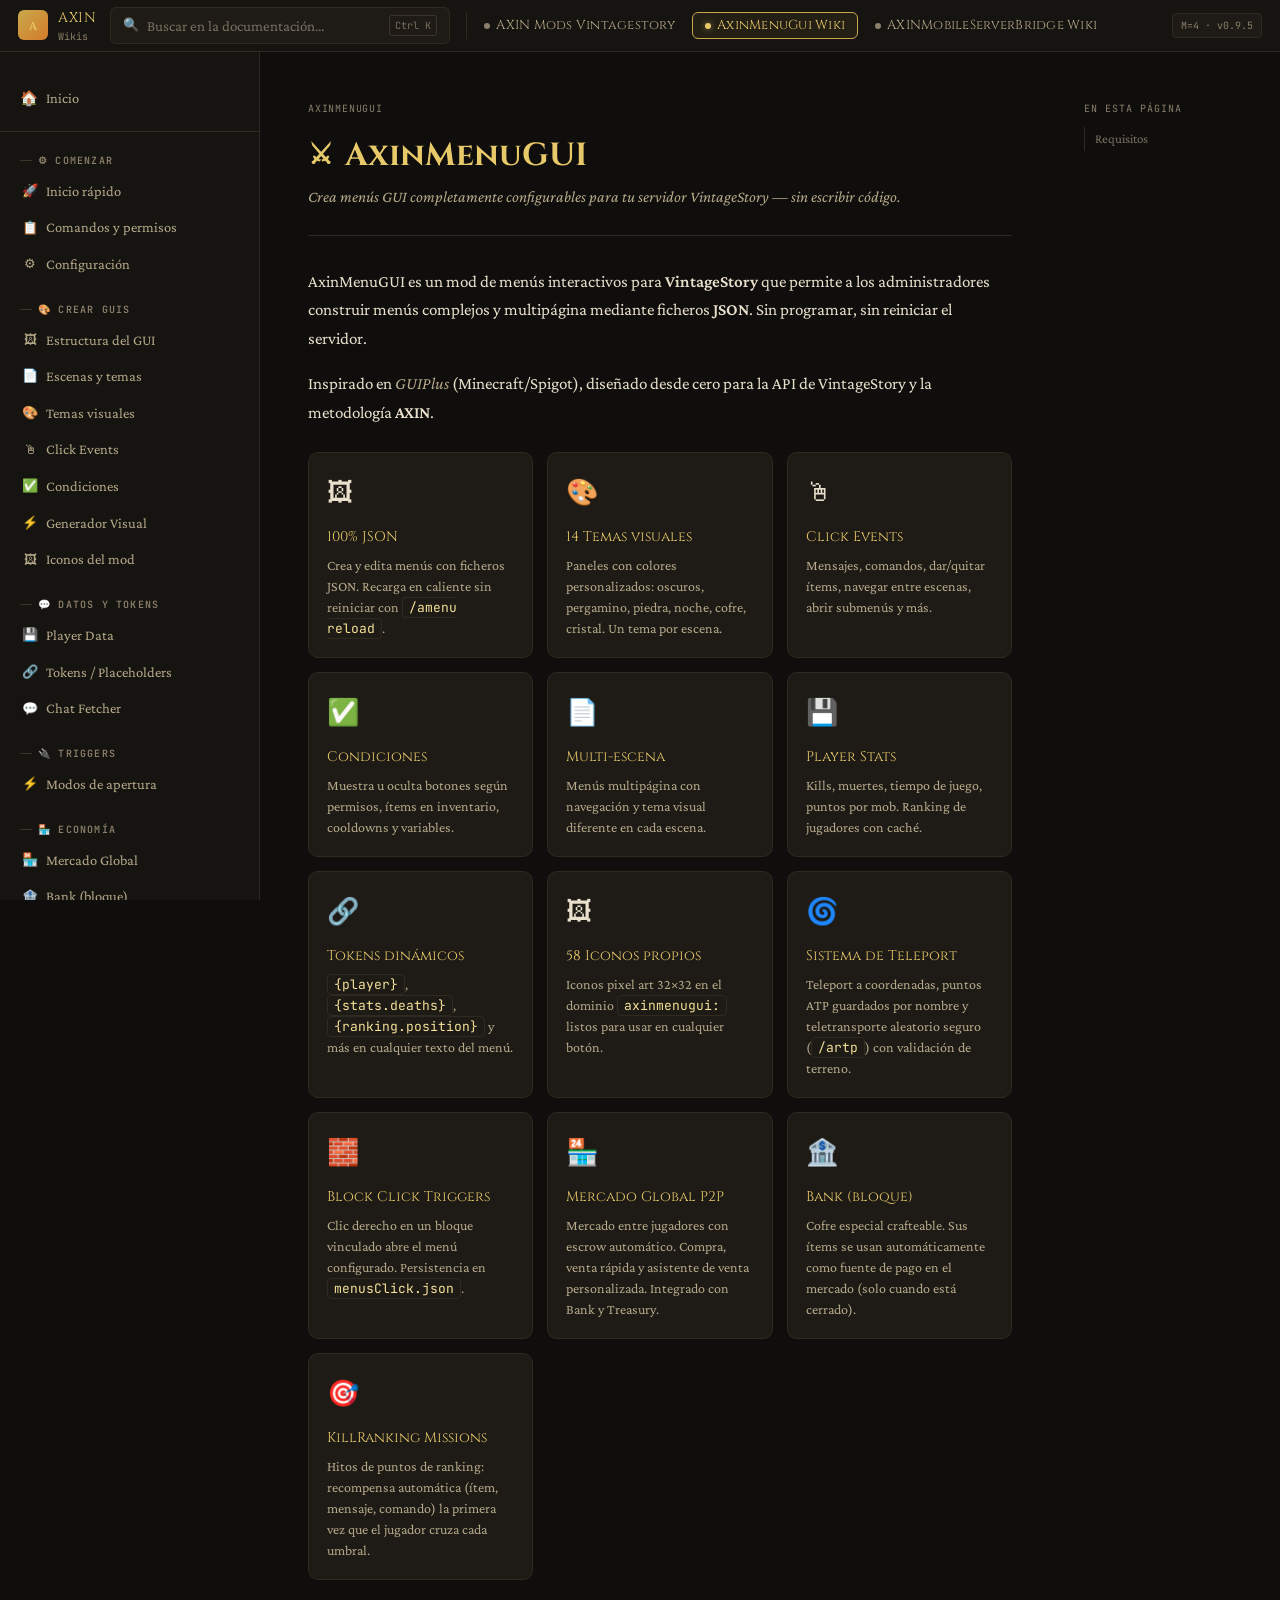
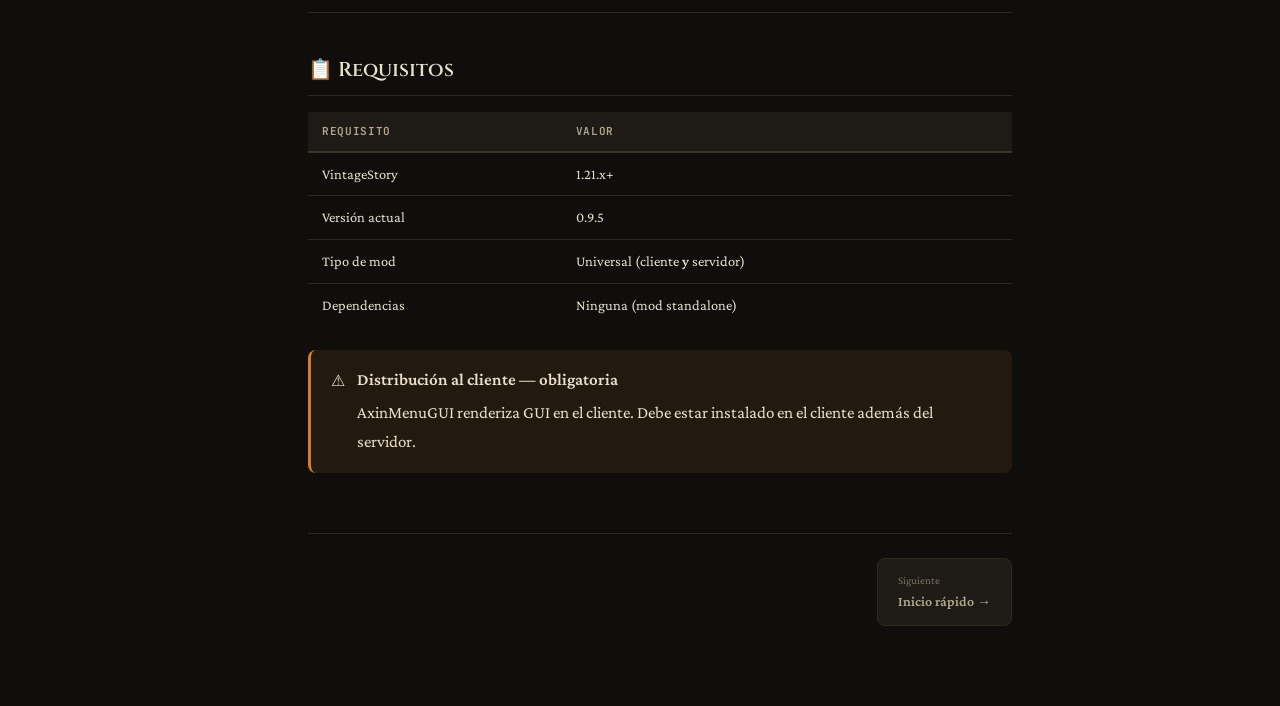
==== commit 0b2784b3: "Add files via upload" ====
--- a/docs/index.html
+++ b/docs/index.html
@@ -13,17 +13,18 @@
     <div class="logo-icon">A</div>
     <div><div class="logo-text">AXIN</div><div class="logo-sub">Wikis</div></div>
   </a>
-  <nav class="mod-switcher" aria-label="Wikis de mods AXIN">
-    <a class="mod-pill active" href="index.html"><span class="mod-pill-dot"></span>AxinMenuGui</a>
-    <a class="mod-pill" href="axinmobileserverbridge.html"><span class="mod-pill-dot"></span>AXINServerBridge</a>
-  </nav>
-  <div class="header-search">
+  <div class="header-search">
     <span style="color:var(--stone);font-size:13px">🔍</span>
-    <input type="text" placeholder="Buscar en la documentación..." id="searchInput" onkeyup="handleSearch(event)">
-    <span class="search-hint">Ctrl K</span>
-  </div>
-  <div class="header-badge">M=4 · v0.9.5</div>
-</header>
+    <input type="text" placeholder="Buscar en la documentación..." id="searchInput" onkeyup="handleSearch(event)">
+    <span class="search-hint">Ctrl K</span>
+  </div>
+  <nav class="mod-switcher" aria-label="Wikis y mods AXIN">
+    <a class="mod-pill" href="axin-mods-vintagestory.html"><span class="mod-pill-dot"></span>AXIN Mods Vintagestory</a>
+    <a class="mod-pill active" href="index.html"><span class="mod-pill-dot"></span>AxinMenuGui Wiki</a>
+    <a class="mod-pill" href="axinmobileserverbridge.html"><span class="mod-pill-dot"></span>AXINMobileServerBridge Wiki</a>
+  </nav>
+  <div class="header-badge">M=4 · v0.9.5</div>
+</header>
 
 <div id="layout">
 <nav id="sidebar">
--- a/docs/assets/wiki.css
+++ b/docs/assets/wiki.css
@@ -0,0 +1,147 @@
+@import url('https://fonts.googleapis.com/css2?family=JetBrains+Mono:wght@400;600&family=Cinzel:wght@600;700&family=Crimson+Pro:ital,wght@0,300;0,400;0,600;1,300;1,400&display=swap');
+
+:root {
+  --bg:#0f0e0c;--bg2:#161410;--bg3:#1e1b16;--bg4:#252118;
+  --border:#2e2a20;--border2:#3a3528;
+  --gold:#c9a84c;--gold2:#e8c96a;--gold3:#f5e199;
+  --amber:#d47c2a;--stone:#8a7f6a;--stone2:#b5a98a;
+  --text:#e8e0cc;--text2:#b5a98a;--text3:#7a7060;
+  --green:#6aab6a;--red:#c96a6a;--blue:#6a9ec9;--purple:#9a6ac9;
+  --sidebar-w:260px;--toc-w:220px;--header-h:52px;
+}
+*,*::before,*::after{box-sizing:border-box;margin:0;padding:0}
+html{scroll-behavior:smooth}
+body{font-family:'Crimson Pro',Georgia,serif;font-size:17px;line-height:1.7;background:var(--bg);color:var(--text);display:flex;flex-direction:column;min-height:100vh}
+#header{position:fixed;top:0;left:0;right:0;height:var(--header-h);background:var(--bg2);border-bottom:1px solid var(--border);display:flex;align-items:center;gap:14px;padding:0 18px;z-index:100}
+.logo{display:flex;align-items:center;gap:10px;text-decoration:none;flex-shrink:0}
+.logo-icon{width:30px;height:30px;background:linear-gradient(135deg,var(--gold),var(--amber));border-radius:6px;display:flex;align-items:center;justify-content:center;font-size:14px}
+.logo-text{font-family:'Cinzel',serif;font-size:14px;color:var(--gold2);letter-spacing:.04em}
+.logo-sub{font-size:10px;color:var(--stone);font-family:'JetBrains Mono',monospace;margin-top:-2px}
+
+/* Mod switcher — cabecera compartida para wikis AXIN */
+.mod-switcher{display:flex;align-items:center;gap:4px;flex-shrink:0;padding-left:4px;border-left:1px solid var(--border);margin-left:2px}
+.mod-pill{font-family:'Cinzel',serif;font-size:13px;color:var(--text2);text-decoration:none;padding:6px 12px;border-radius:6px;border:1px solid transparent;transition:all .15s;letter-spacing:.02em;white-space:nowrap;line-height:1}
+.mod-pill:hover{color:var(--gold2);background:var(--bg3);border-color:var(--border);text-decoration:none}
+.mod-pill.active{color:var(--gold2);background:rgba(201,168,76,.08);border-color:var(--gold)}
+.mod-pill .mod-pill-dot{display:inline-block;width:6px;height:6px;border-radius:50%;background:var(--stone);margin-right:6px;vertical-align:middle}
+.mod-pill.active .mod-pill-dot{background:var(--gold2);box-shadow:0 0 6px rgba(232,201,106,.55)}
+
+.header-search{flex:1;max-width:340px;display:flex;align-items:center;gap:8px;background:var(--bg3);border:1px solid var(--border);border-radius:6px;padding:6px 12px;cursor:text;min-width:140px}
+.header-search input{background:none;border:none;outline:none;color:var(--text2);font-family:'Crimson Pro',serif;font-size:15px;width:100%}
+.header-search input::placeholder{color:var(--text3)}
+.search-hint{font-family:'JetBrains Mono',monospace;font-size:10px;color:var(--text3);border:1px solid var(--border2);border-radius:3px;padding:1px 5px;flex-shrink:0}
+.header-badge{margin-left:auto;font-family:'JetBrains Mono',monospace;font-size:10px;color:var(--stone);background:var(--bg3);border:1px solid var(--border);border-radius:4px;padding:3px 8px;flex-shrink:0}
+#layout{display:flex;margin-top:var(--header-h);min-height:calc(100vh - var(--header-h))}
+#sidebar{width:var(--sidebar-w);flex-shrink:0;position:fixed;top:var(--header-h);bottom:0;left:0;overflow-y:auto;background:var(--bg2);border-right:1px solid var(--border);padding:20px 0 40px;scrollbar-width:thin;scrollbar-color:var(--border2) transparent}
+#sidebar::-webkit-scrollbar{width:4px}
+#sidebar::-webkit-scrollbar-thumb{background:var(--border2);border-radius:2px}
+.nav-section{margin-bottom:6px}
+.nav-section-title{font-family:'JetBrains Mono',monospace;font-size:10px;font-weight:600;color:var(--stone);letter-spacing:.12em;text-transform:uppercase;padding:12px 20px 4px;display:flex;align-items:center;gap:6px}
+.nav-section-title::before{content:'';width:12px;height:1px;background:var(--border2)}
+.nav-link{display:flex;align-items:center;gap:8px;padding:6px 20px;color:var(--text2);text-decoration:none;font-size:14.5px;border-left:2px solid transparent;transition:all .15s;cursor:pointer}
+.nav-link:hover{color:var(--text);background:var(--bg3)}
+.nav-link.active{color:var(--gold2);background:rgba(201,168,76,.08);border-left-color:var(--gold)}
+.nav-link .nav-icon{font-size:13px;flex-shrink:0;width:16px;text-align:center}
+.nav-home{padding:8px 20px 14px;border-bottom:1px solid var(--border);margin-bottom:8px}
+.nav-home a{display:flex;align-items:center;gap:8px;color:var(--text2);text-decoration:none;font-size:14.5px;padding:6px 0}
+.nav-home a:hover{color:var(--gold2)}
+#content-wrap{margin-left:var(--sidebar-w);flex:1;display:flex;justify-content:center}
+#content{flex:1;max-width:820px;padding:48px 48px 80px;min-width:0}
+body.gen-mode #header{display:none}
+body.gen-mode #toc{display:none}
+body.gen-mode #layout{margin-top:0;min-height:100vh}
+body.gen-mode #sidebar{top:0}
+body.gen-mode #content-wrap{align-items:stretch}
+body.gen-mode #content{max-width:100%;padding:0;display:flex;flex-direction:column}
+body.gen-mode #page-generator{flex:1;display:flex !important;flex-direction:column}
+body.gen-mode #gen-frame{flex:1;width:100%;border:none;display:block}
+#toc{width:var(--toc-w);flex-shrink:0;position:sticky;top:calc(var(--header-h) + 24px);align-self:flex-start;padding:0 0 0 24px;margin-top:48px}
+.toc-title{font-family:'JetBrains Mono',monospace;font-size:10px;color:var(--stone);letter-spacing:.1em;text-transform:uppercase;margin-bottom:10px}
+.toc-item{display:block;font-size:13px;color:var(--text3);text-decoration:none;padding:3px 0 3px 10px;border-left:1px solid var(--border);transition:all .15s;line-height:1.4}
+.toc-item:hover{color:var(--gold2);border-left-color:var(--gold)}
+.page{display:none}
+.page.active{display:block}
+.breadcrumb{font-family:'JetBrains Mono',monospace;font-size:10px;color:var(--stone);letter-spacing:.08em;text-transform:uppercase;margin-bottom:20px;display:flex;align-items:center;gap:6px}
+.breadcrumb .sep{color:var(--border2)}
+h1{font-family:'Cinzel',serif;font-size:32px;font-weight:700;color:var(--gold2);line-height:1.2;margin-bottom:8px;display:flex;align-items:center;gap:12px}
+h1 .h1-icon{font-size:28px}
+.page-subtitle{font-style:italic;color:var(--stone2);font-size:16px;margin-bottom:32px;padding-bottom:24px;border-bottom:1px solid var(--border)}
+h2{font-family:'Cinzel',serif;font-size:20px;font-weight:600;color:var(--text);margin:40px 0 16px;padding-bottom:8px;border-bottom:1px solid var(--border);display:flex;align-items:center;gap:8px}
+h3{font-family:'Crimson Pro',serif;font-size:17px;font-weight:600;color:var(--text);margin:28px 0 12px}
+h4{font-family:'JetBrains Mono',monospace;font-size:13px;font-weight:600;color:var(--gold);margin:20px 0 8px;letter-spacing:.04em}
+p{margin-bottom:16px;color:var(--text)}
+p:last-child{margin-bottom:0}
+a{color:var(--gold2);text-decoration:none}
+a:hover{text-decoration:underline}
+ul,ol{margin:0 0 16px 20px}
+li{margin-bottom:4px}
+strong{color:var(--text);font-weight:600}
+em{color:var(--stone2)}
+code{font-family:'JetBrains Mono',monospace;font-size:13px;background:var(--bg3);border:1px solid var(--border);border-radius:4px;padding:1px 6px;color:var(--gold3)}
+pre{background:var(--bg3);border:1px solid var(--border);border-radius:8px;padding:20px;overflow-x:auto;margin:16px 0 24px;position:relative}
+pre code{background:none;border:none;padding:0;font-size:13px;color:var(--text2);line-height:1.6}
+.pre-label{position:absolute;top:8px;right:12px;font-family:'JetBrains Mono',monospace;font-size:10px;color:var(--text3);letter-spacing:.08em}
+.kw{color:#c97adb}.str{color:#7ac99a}.num{color:#c9a84c}.cmt{color:var(--stone);font-style:italic}.key{color:#7ab5c9}.val{color:#c9a06a}
+.callout{border-radius:8px;padding:16px 20px;margin:20px 0;display:flex;gap:12px;border-left:3px solid}
+.callout-icon{flex-shrink:0;font-size:16px;margin-top:1px}
+.callout-body{flex:1}
+.callout-body p{margin-bottom:8px}
+.callout-body p:last-child{margin-bottom:0}
+.callout-body strong{display:block;margin-bottom:4px}
+.callout.tip{background:rgba(106,171,106,.08);border-color:var(--green)}
+.callout.warn{background:rgba(212,124,42,.1);border-color:var(--amber)}
+.callout.info{background:rgba(106,158,201,.08);border-color:var(--blue)}
+.callout.danger{background:rgba(201,106,106,.08);border-color:var(--red)}
+.table-wrap{overflow-x:auto;margin:16px 0 24px}
+table{width:100%;border-collapse:collapse;font-size:14.5px}
+th{background:var(--bg3);color:var(--stone2);font-family:'JetBrains Mono',monospace;font-size:11px;font-weight:600;letter-spacing:.06em;text-transform:uppercase;padding:10px 14px;text-align:left;border-bottom:2px solid var(--border2)}
+td{padding:9px 14px;border-bottom:1px solid var(--border);vertical-align:top}
+tr:last-child td{border-bottom:none}
+tr:hover td{background:rgba(255,255,255,.02)}
+td code{font-size:12px}
+.badge{display:inline-block;font-family:'JetBrains Mono',monospace;font-size:10px;font-weight:600;padding:2px 7px;border-radius:3px;letter-spacing:.04em}
+.badge-v1{background:rgba(106,171,106,.15);color:var(--green);border:1px solid rgba(106,171,106,.3)}
+.badge-v2{background:rgba(106,158,201,.15);color:var(--blue);border:1px solid rgba(106,158,201,.3)}
+.badge-v3{background:rgba(154,106,201,.15);color:var(--purple);border:1px solid rgba(154,106,201,.3)}
+.badge-wip{background:rgba(212,124,42,.15);color:var(--amber);border:1px solid rgba(212,124,42,.3)}
+.badge-done{background:rgba(106,171,106,.15);color:var(--green);border:1px solid rgba(106,171,106,.3)}
+.feat-grid{display:grid;grid-template-columns:repeat(auto-fill,minmax(220px,1fr));gap:14px;margin:24px 0}
+.feat-card{background:var(--bg3);border:1px solid var(--border);border-radius:10px;padding:18px}
+.feat-card-icon{font-size:26px;margin-bottom:10px}
+.feat-card-title{font-family:'Cinzel',serif;font-size:14px;color:var(--gold2);margin-bottom:6px}
+.feat-card-desc{font-size:14px;color:var(--text2);line-height:1.5}
+/* Icon gallery */
+.icon-gallery{display:grid;grid-template-columns:repeat(auto-fill,minmax(90px,1fr));gap:8px;margin:16px 0}
+.icon-item{background:var(--bg3);border:1px solid var(--border);border-radius:6px;padding:10px 8px;text-align:center;transition:all .15s}
+.icon-item:hover{border-color:var(--gold);background:var(--bg4)}
+.icon-item .icon-emoji{font-size:20px;display:block;margin-bottom:4px}
+.icon-item .icon-name{font-family:'JetBrains Mono',monospace;font-size:10px;color:var(--stone2);word-break:break-all;line-height:1.3}
+.icon-item .icon-code{font-size:10px;color:var(--stone);display:block;margin-top:2px}
+/* Theme cards */
+.theme-showcase{display:grid;grid-template-columns:repeat(auto-fill,minmax(200px,1fr));gap:12px;margin:20px 0}
+.theme-card{border-radius:8px;overflow:hidden;border:1px solid var(--border);cursor:default;transition:border-color .15s}
+.theme-card:hover{border-color:var(--gold)}
+.theme-card-bar{padding:6px 12px;font-family:'JetBrains Mono',monospace;font-size:11px}
+.theme-card-body{display:grid;grid-template-columns:repeat(5,1fr);gap:2px;padding:6px}
+.theme-card-slot{height:20px;border-radius:2px;border:1px solid rgba(255,255,255,.08)}
+.phase-list{display:flex;flex-direction:column;gap:16px;margin:24px 0}
+.phase-item{display:flex;gap:16px;align-items:flex-start}
+.phase-num{width:36px;height:36px;flex-shrink:0;background:var(--bg3);border:2px solid var(--border2);border-radius:50%;display:flex;align-items:center;justify-content:center;font-family:'Cinzel',serif;font-size:14px;color:var(--gold2)}
+.phase-body{flex:1;padding-top:4px}
+.phase-title{font-family:'Cinzel',serif;font-size:16px;color:var(--text);margin-bottom:6px}
+.phase-desc{font-size:14.5px;color:var(--text2);line-height:1.6}
+.page-nav{display:flex;justify-content:space-between;margin-top:60px;padding-top:24px;border-top:1px solid var(--border)}
+.page-nav-btn{display:flex;align-items:center;background:var(--bg3);border:1px solid var(--border);border-radius:8px;padding:12px 20px;text-decoration:none;color:var(--text2);font-size:14px;transition:all .15s;cursor:pointer}
+.page-nav-btn:hover{border-color:var(--gold);color:var(--gold2);background:rgba(201,168,76,.06)}
+.page-nav-btn .direction{font-size:11px;color:var(--text3);display:block}
+.page-nav-btn .label{font-weight:600}
+hr{border:none;border-top:1px solid var(--border);margin:32px 0}
+
+/* Screenshot frames para wikis — consistente entre mods AXIN */
+.shot{display:block;max-width:100%;border:1px solid var(--border);border-radius:8px;background:var(--bg3);margin:12px 0}
+.shot-caption{font-size:13px;color:var(--stone2);font-style:italic;margin:-4px 0 16px}
+
+@media(max-width:1100px){#toc{display:none}}
+@media(max-width:820px){.logo-sub,.logo-text{display:none}.header-search{max-width:220px}}
+@media(max-width:768px){#sidebar{transform:translateX(-100%);transition:transform .3s;z-index:90}#sidebar.open{transform:translateX(0)}#content-wrap{margin-left:0}#content{padding:32px 20px 60px}.mod-pill{padding:6px 9px;font-size:12px}}
+@media(max-width:560px){.header-search{display:none}.mod-switcher{border-left:none;padding-left:0;margin-left:0}}
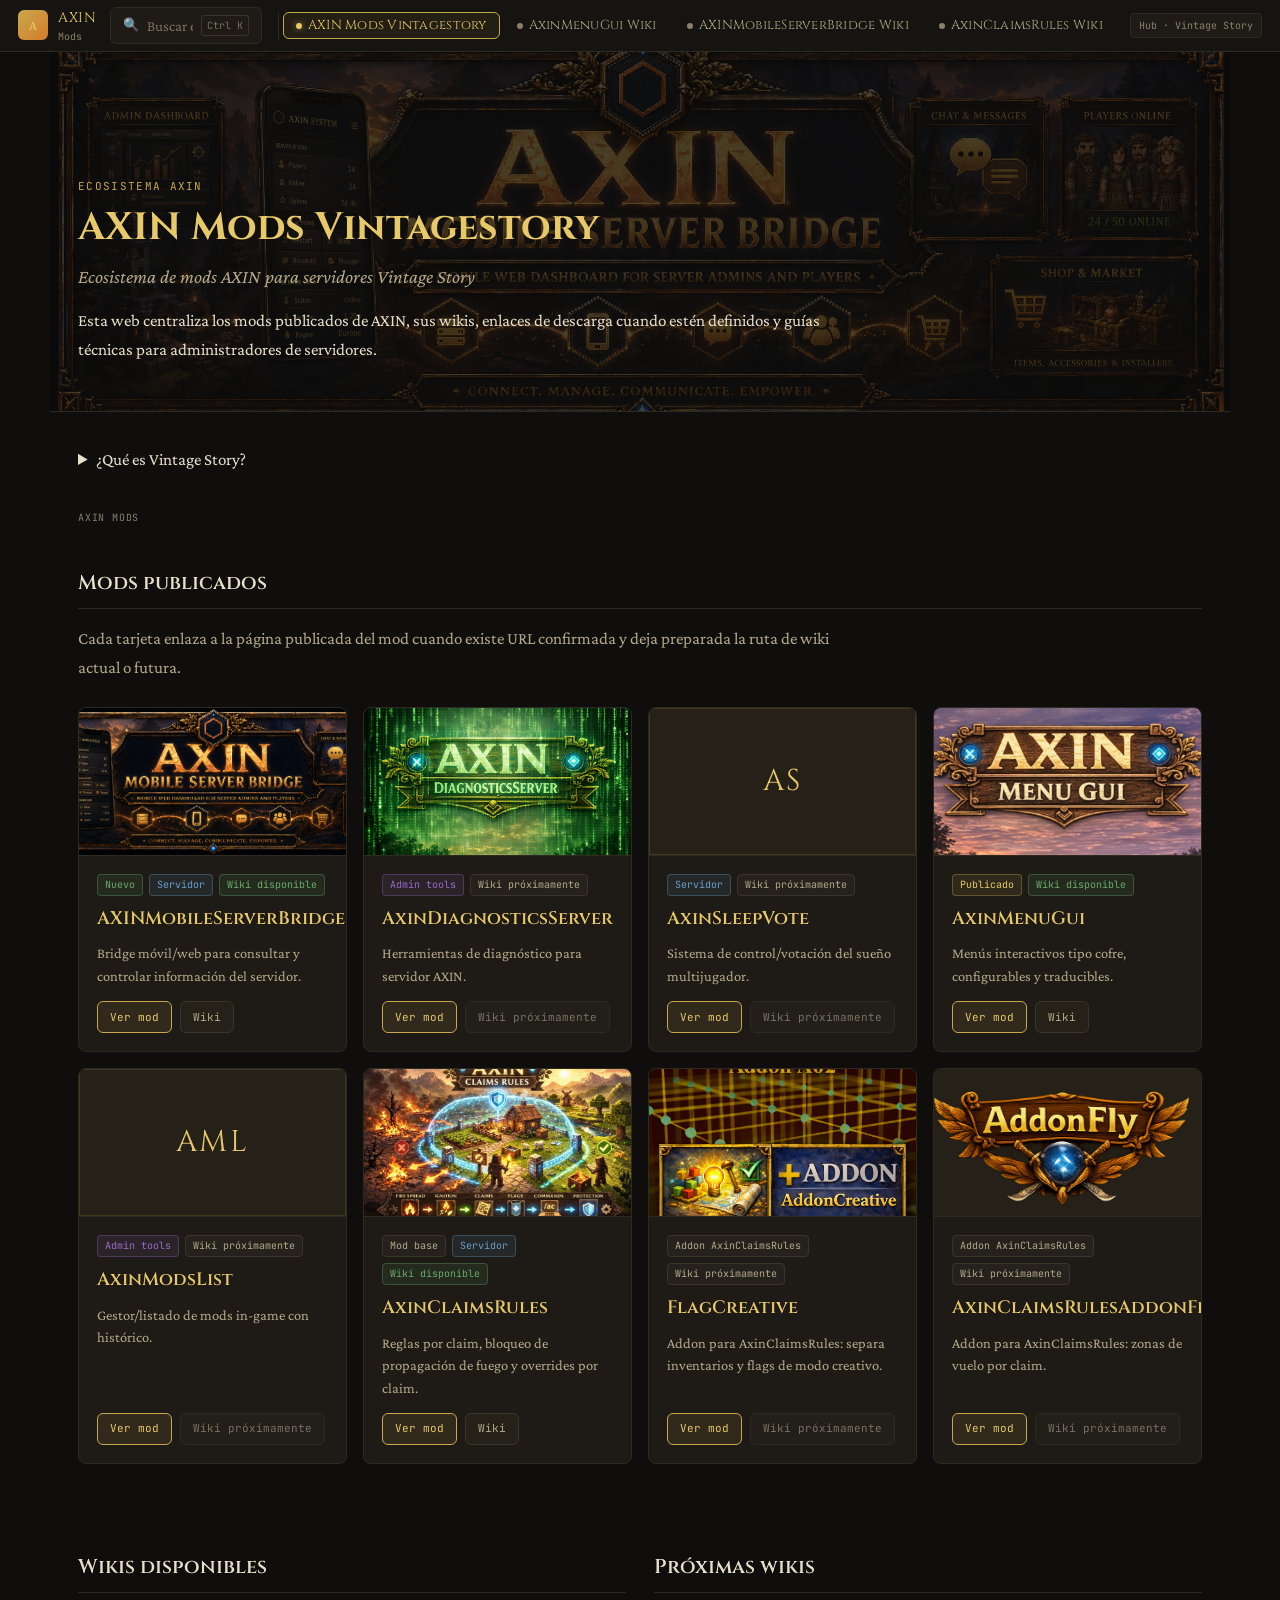
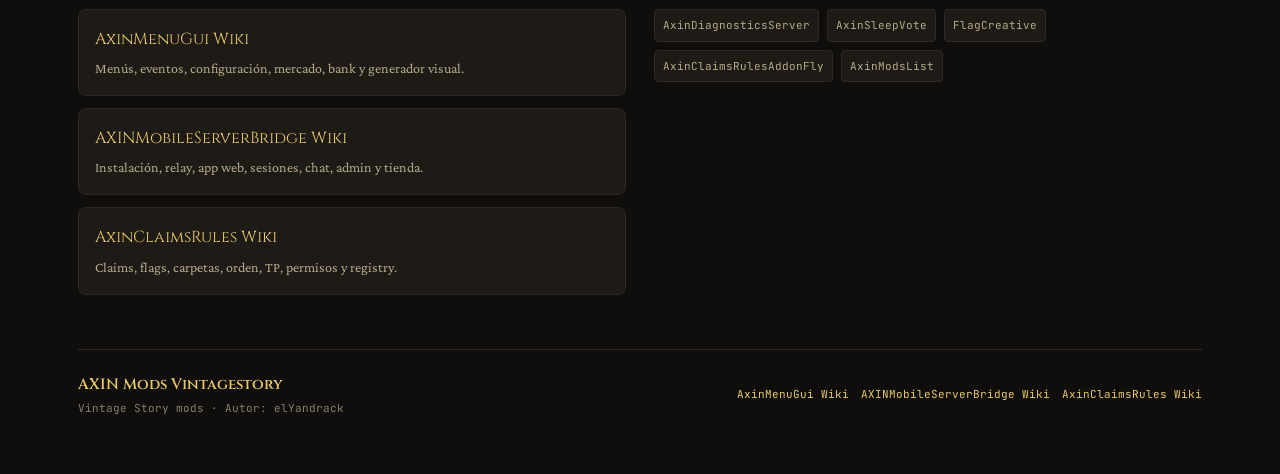
==== commit 7944abf8: "Add files via upload" ====
--- a/docs/index.html
+++ b/docs/index.html
@@ -1,1082 +1,254 @@
-<!DOCTYPE html>
-<html lang="es">
-<head>
-<meta charset="UTF-8">
-<meta name="viewport" content="width=device-width, initial-scale=1.0">
-<title>AxinMenuGUI — Documentación v0.9.5</title>
-<link rel="stylesheet" href="assets/wiki.css">
-</head>
-<body>
-
-<header id="header">
-  <a class="logo" href="index.html" title="Wikis AXIN">
-    <div class="logo-icon">A</div>
-    <div><div class="logo-text">AXIN</div><div class="logo-sub">Wikis</div></div>
-  </a>
+<!DOCTYPE html>
+<html lang="es">
+<head>
+<meta charset="UTF-8">
+<meta name="viewport" content="width=device-width, initial-scale=1.0">
+<title>AXIN Mods Vintagestory</title>
+<link rel="stylesheet" href="./assets/wiki.css?v=axin-ecosystem-20260427-04">
+</head>
+<body class="portal-page">
+
+<header id="header">
+  <a class="logo" href="index.html" title="AXIN Mods Vintagestory">
+    <div class="logo-icon">A</div>
+    <div><div class="logo-text">AXIN</div><div class="logo-sub">Mods</div></div>
+  </a>
   <div class="header-search">
-    <span style="color:var(--stone);font-size:13px">🔍</span>
+    <span style="color:var(--stone);font-size:13px">🔍</span>
     <input type="text" placeholder="Buscar en la documentación..." id="searchInput" onkeyup="handleSearch(event)">
     <span class="search-hint">Ctrl K</span>
   </div>
   <nav class="mod-switcher" aria-label="Wikis y mods AXIN">
-    <a class="mod-pill" href="axin-mods-vintagestory.html"><span class="mod-pill-dot"></span>AXIN Mods Vintagestory</a>
-    <a class="mod-pill active" href="index.html"><span class="mod-pill-dot"></span>AxinMenuGui Wiki</a>
+    <a class="mod-pill active" href="index.html"><span class="mod-pill-dot"></span>AXIN Mods Vintagestory</a>
+    <a class="mod-pill" href="axinmenugui.html"><span class="mod-pill-dot"></span>AxinMenuGui Wiki</a>
     <a class="mod-pill" href="axinmobileserverbridge.html"><span class="mod-pill-dot"></span>AXINMobileServerBridge Wiki</a>
+    <a class="mod-pill" href="axinclaimsrules.html"><span class="mod-pill-dot"></span>AxinClaimsRules Wiki</a>
   </nav>
-  <div class="header-badge">M=4 · v0.9.5</div>
+  <div class="header-badge">Hub · Vintage Story</div>
 </header>
-
-<div id="layout">
-<nav id="sidebar">
-  <div class="nav-home"><a href="#" onclick="showPage('home')"><span>🏠</span> Inicio</a></div>
-  <div class="nav-section">
-    <div class="nav-section-title">⚙ Comenzar</div>
-    <a class="nav-link" onclick="showPage('quickstart')"><span class="nav-icon">🚀</span> Inicio rápido</a>
-    <a class="nav-link" onclick="showPage('commands')"><span class="nav-icon">📋</span> Comandos y permisos</a>
-    <a class="nav-link" onclick="showPage('config')"><span class="nav-icon">⚙</span> Configuración</a>
-  </div>
-  <div class="nav-section">
-    <div class="nav-section-title">🎨 Crear GUIs</div>
-    <a class="nav-link" onclick="showPage('creating')"><span class="nav-icon">🖼</span> Estructura del GUI</a>
-    <a class="nav-link" onclick="showPage('scenes')"><span class="nav-icon">📄</span> Escenas y temas</a>
-    <a class="nav-link" onclick="showPage('themes')"><span class="nav-icon">🎨</span> Temas visuales</a>
-    <a class="nav-link" onclick="showPage('clickevents')"><span class="nav-icon">🖱</span> Click Events</a>
-    <a class="nav-link" onclick="showPage('conditions')"><span class="nav-icon">✅</span> Condiciones</a>
-    <a class="nav-link" onclick="showPage('generator')"><span class="nav-icon">⚡</span> Generador Visual</a>
-    <a class="nav-link" onclick="showPage('modicons')"><span class="nav-icon">🖼</span> Iconos del mod</a>
-  </div>
-  <div class="nav-section">
-    <div class="nav-section-title">💬 Datos y tokens</div>
-    <a class="nav-link" onclick="showPage('playerdata')"><span class="nav-icon">💾</span> Player Data</a>
-    <a class="nav-link" onclick="showPage('tokens')"><span class="nav-icon">🔗</span> Tokens / Placeholders</a>
-    <a class="nav-link" onclick="showPage('chatfetcher')"><span class="nav-icon">💬</span> Chat Fetcher</a>
-  </div>
-  <div class="nav-section">
-    <div class="nav-section-title">🔌 Triggers</div>
-    <a class="nav-link" onclick="showPage('triggers')"><span class="nav-icon">⚡</span> Modos de apertura</a>
-  </div>
-  <div class="nav-section">
-    <div class="nav-section-title">🏪 Economía</div>
-    <a class="nav-link" onclick="showPage('market')"><span class="nav-icon">🏪</span> Mercado Global</a>
-    <a class="nav-link" onclick="showPage('bank')"><span class="nav-icon">🏦</span> Bank (bloque)</a>
-  </div>
-  <div class="nav-section">
-    <div class="nav-section-title">🎯 Misiones</div>
-    <a class="nav-link" onclick="showPage('missions')"><span class="nav-icon">🎯</span> KillRanking Missions</a>
-  </div>
-  <div class="nav-section">
-    <div class="nav-section-title">📖 Recursos</div>
-    <a class="nav-link" onclick="showPage('examples')"><span class="nav-icon">📦</span> Ejemplos completos</a>
-    <a class="nav-link" onclick="showPage('roadmap')"><span class="nav-icon">🗺</span> Roadmap</a>
-    <a class="nav-link" onclick="showPage('vs-diff')"><span class="nav-icon">⚔</span> vs GUIPlus (MC)</a>
-  </div>
-</nav>
-
-<div id="content-wrap">
-<main id="content">
-
-<!-- ═══════════════ HOME ═══════════════ -->
-<div class="page active" id="page-home">
-  <div class="breadcrumb">AxinMenuGUI</div>
-  <h1><span class="h1-icon">⚔</span> AxinMenuGUI</h1>
-  <p class="page-subtitle">Crea menús GUI completamente configurables para tu servidor VintageStory — sin escribir código.</p>
-  <p>AxinMenuGUI es un mod de menús interactivos para <strong>VintageStory</strong> que permite a los administradores construir menús complejos y multipágina mediante ficheros <strong>JSON</strong>. Sin programar, sin reiniciar el servidor.</p>
-  <p>Inspirado en <em>GUIPlus</em> (Minecraft/Spigot), diseñado desde cero para la API de VintageStory y la metodología <strong>AXIN</strong>.</p>
-  <div class="feat-grid">
-    <div class="feat-card"><div class="feat-card-icon">🖼</div><div class="feat-card-title">100% JSON</div><div class="feat-card-desc">Crea y edita menús con ficheros JSON. Recarga en caliente sin reiniciar con <code>/amenu reload</code>.</div></div>
-    <div class="feat-card"><div class="feat-card-icon">🎨</div><div class="feat-card-title">14 Temas visuales</div><div class="feat-card-desc">Paneles con colores personalizados: oscuros, pergamino, piedra, noche, cofre, cristal. Un tema por escena.</div></div>
-    <div class="feat-card"><div class="feat-card-icon">🖱</div><div class="feat-card-title">Click Events</div><div class="feat-card-desc">Mensajes, comandos, dar/quitar ítems, navegar entre escenas, abrir submenús y más.</div></div>
-    <div class="feat-card"><div class="feat-card-icon">✅</div><div class="feat-card-title">Condiciones</div><div class="feat-card-desc">Muestra u oculta botones según permisos, ítems en inventario, cooldowns y variables.</div></div>
-    <div class="feat-card"><div class="feat-card-icon">📄</div><div class="feat-card-title">Multi-escena</div><div class="feat-card-desc">Menús multipágina con navegación y tema visual diferente en cada escena.</div></div>
-    <div class="feat-card"><div class="feat-card-icon">💾</div><div class="feat-card-title">Player Stats</div><div class="feat-card-desc">Kills, muertes, tiempo de juego, puntos por mob. Ranking de jugadores con caché.</div></div>
-    <div class="feat-card"><div class="feat-card-icon">🔗</div><div class="feat-card-title">Tokens dinámicos</div><div class="feat-card-desc"><code>{player}</code>, <code>{stats.deaths}</code>, <code>{ranking.position}</code> y más en cualquier texto del menú.</div></div>
-    <div class="feat-card"><div class="feat-card-icon">🖼</div><div class="feat-card-title">58 Iconos propios</div><div class="feat-card-desc">Iconos pixel art 32×32 en el dominio <code>axinmenugui:</code> listos para usar en cualquier botón.</div></div>
-    <div class="feat-card"><div class="feat-card-icon">🌀</div><div class="feat-card-title">Sistema de Teleport</div><div class="feat-card-desc">Teleport a coordenadas, puntos ATP guardados por nombre y teletransporte aleatorio seguro (<code>/artp</code>) con validación de terreno.</div></div>
-    <div class="feat-card"><div class="feat-card-icon">🧱</div><div class="feat-card-title">Block Click Triggers</div><div class="feat-card-desc">Clic derecho en un bloque vinculado abre el menú configurado. Persistencia en <code>menusClick.json</code>.</div></div>
-    <div class="feat-card"><div class="feat-card-icon">🏪</div><div class="feat-card-title">Mercado Global P2P</div><div class="feat-card-desc">Mercado entre jugadores con escrow automático. Compra, venta rápida y asistente de venta personalizada. Integrado con Bank y Treasury.</div></div>
-    <div class="feat-card"><div class="feat-card-icon">🏦</div><div class="feat-card-title">Bank (bloque)</div><div class="feat-card-desc">Cofre especial crafteable. Sus ítems se usan automáticamente como fuente de pago en el mercado (solo cuando está cerrado).</div></div>
-    <div class="feat-card"><div class="feat-card-icon">🎯</div><div class="feat-card-title">KillRanking Missions</div><div class="feat-card-desc">Hitos de puntos de ranking: recompensa automática (ítem, mensaje, comando) la primera vez que el jugador cruza cada umbral.</div></div>
-  </div>
-  <hr>
-  <h2>📋 Requisitos</h2>
-  <div class="table-wrap"><table>
-    <tr><th>Requisito</th><th>Valor</th></tr>
-    <tr><td>VintageStory</td><td>1.21.x+</td></tr>
-    <tr><td>Versión actual</td><td>0.9.5</td></tr>
-    <tr><td>Tipo de mod</td><td>Universal (cliente <strong>y</strong> servidor)</td></tr>
-    <tr><td>Dependencias</td><td>Ninguna (mod standalone)</td></tr>
-  </table></div>
-  <div class="callout warn"><span class="callout-icon">⚠</span><div class="callout-body"><strong>Distribución al cliente — obligatoria</strong><p>AxinMenuGUI renderiza GUI en el cliente. Debe estar instalado en el cliente además del servidor.</p></div></div>
-  <div class="page-nav"><div></div><a class="page-nav-btn" onclick="showPage('quickstart')"><div><span class="direction">Siguiente</span><span class="label">Inicio rápido →</span></div></a></div>
-</div>
-
-<!-- ═══════════════ QUICKSTART ═══════════════ -->
-<div class="page" id="page-quickstart">
-  <div class="breadcrumb">⚙ COMENZAR <span class="sep">›</span> Inicio rápido</div>
-  <h1><span class="h1-icon">🚀</span> Inicio rápido</h1>
-  <p class="page-subtitle">Instala AxinMenuGUI y crea tu primer menú en minutos.</p>
-  <h2>📥 Instalación</h2>
-  <ol>
-    <li>Copia <code>AxinMenuGUI_v0.9.5.zip</code> en la carpeta <code>Mods/</code> del servidor.</li>
-    <li>Reinicia el servidor. Se generan los ficheros de configuración y menús de ejemplo.</li>
-    <li>Verifica en los logs: <code>[AxinMenuGUI] Alias registrado: /menu → 'ejemplo'</code></li>
-    <li>Entra al juego y escribe <code>/menu</code> para ver el menú de ejemplo.</li>
-  </ol>
-  <div class="callout tip"><span class="callout-icon">💡</span><div class="callout-body">El mod es <strong>Universal</strong>: también debe instalarse en el cliente.</div></div>
-  <h2>📂 Ficheros generados</h2>
-  <pre><code>ModConfig/AxinMenuGUI/
-├── config.json             <span class="cmt"># Configuración global (idioma, killPoints, ranking, RTP, market)</span>
-├── adminteleports.json     <span class="cmt"># Puntos ATP guardados con /atp set (auto-generado)</span>
-├── menus/                  <span class="cmt"># Tus ficheros JSON de menú</span>
-│   ├── ejemplo.json        <span class="cmt"># Menú índice con submenús (/menu)</span>
-│   ├── ejemplo_jugador.json
-│   ├── ejemplo_stats.json
-│   ├── ejemplo_temas.json  <span class="cmt"># 13 escenas, un tema por pestaña (/temas)</span>
-│   ├── ejemplo_tp.json     <span class="cmt"># Panel de teleport admin (ATP, RTP, waypoints)</span>
-│   └── ...
-├── playerdata/             <span class="cmt"># Stats por jugador (auto-generado)</span>
-│   └── {uid}.json
-├── bank/                   <span class="cmt"># Snapshots de Banks por jugador (auto-generado)</span>
-│   └── {uid}.json
-├── missions/               <span class="cmt"># Configuración de misiones (auto-generado)</span>
-│   └── killranking.json
-└── marketlog/              <span class="cmt"># Log persistente de transacciones de mercado (auto-generado)</span>
-    └── market_log_{fecha}.json</code></pre>
-  <h2>🎯 Tu primer menú</h2>
-  <pre><span class="pre-label">hola.json</span><code>{
-  <span class="key">"id"</span>: <span class="str">"hola"</span>,
-  <span class="key">"title"</span>: <span class="str">"Mi primer menú"</span>,
-  <span class="key">"theme"</span>: <span class="str">"dark-red"</span>,
-  <span class="key">"rows"</span>: <span class="num">3</span>,
-  <span class="key">"commandAlias"</span>: <span class="str">"hola"</span>,
-  <span class="key">"scenes"</span>: {
-    <span class="key">"0"</span>: {
-      <span class="key">"items"</span>: {
-        <span class="key">"saludo"</span>: {
-          <span class="key">"slot"</span>: <span class="num">13</span>,
-          <span class="key">"item"</span>: <span class="str">"axinmenugui:menuicon-star"</span>,
-          <span class="key">"name"</span>: <span class="str">"Hola, {player}!"</span>,
-          <span class="key">"lore"</span>: [<span class="str">"Clic para saludar"</span>],
-          <span class="key">"clickEvents"</span>: {
-            <span class="key">"msg"</span>: { <span class="key">"type"</span>: <span class="str">"message"</span>, <span class="key">"message"</span>: <span class="str">"¡Bienvenido, {player}!"</span> }
-          }
-        }
-      }
-    }
-  }
-}</code></pre>
-  <p>Guarda el fichero en <code>ModConfig/AxinMenuGUI/menus/</code> y ejecuta <code>/amenu reload</code>. Luego <code>/hola</code> para abrir el menú.</p>
-  <div class="page-nav">
-    <a class="page-nav-btn" onclick="showPage('home')"><div><span class="direction">Anterior</span><span class="label">← Inicio</span></div></a>
-    <a class="page-nav-btn" onclick="showPage('commands')"><div><span class="direction">Siguiente</span><span class="label">Comandos →</span></div></a>
-  </div>
-</div>
-
-<!-- ═══════════════ COMMANDS ═══════════════ -->
-<div class="page" id="page-commands">
-  <div class="breadcrumb">⚙ COMENZAR <span class="sep">›</span> Comandos</div>
-  <h1><span class="h1-icon">📋</span> Comandos y permisos</h1>
-  <p class="page-subtitle">Todos los comandos disponibles en AxinMenuGUI.</p>
-  <div class="table-wrap"><table>
-    <tr><th>Comando</th><th>Permiso</th><th>Descripción</th></tr>
-    <tr><td><code>/amenu open &lt;id&gt; [jugador]</code></td><td>chat</td><td>Abre un menú. Con jugador: requiere controlserver.</td></tr>
-    <tr><td><code>/amenu reload</code></td><td>controlserver</td><td>Recarga todos los JSONs y re-registra alias.</td></tr>
-    <tr><td><code>/amenu list</code></td><td>controlserver</td><td>Lista los menús cargados.</td></tr>
-    <tr><td><code>/amenu info &lt;id&gt;</code></td><td>controlserver</td><td>Detalle de un menú.</td></tr>
-    <tr><td><code>/amenu player &lt;nombre&gt;</code></td><td>controlserver</td><td>Stats del jugador + ranking.</td></tr>
-    <tr><td><code>/amenu ranking</code></td><td>chat</td><td>Muestra el ranking público.</td></tr>
-    <tr><td><code>/amenu click open &lt;id&gt;</code></td><td>controlserver</td><td>Modo vinculación: el siguiente clic derecho en un bloque lo vincula al menú indicado.</td></tr>
-    <tr><td><code>/amenu click delete</code></td><td>controlserver</td><td>Modo desvinculación: el siguiente clic derecho en un bloque elimina su vínculo de menú.</td></tr>
-    <tr><td><code>/&lt;alias&gt;</code></td><td>chat</td><td>Abre el menú con ese <code>commandAlias</code>.</td></tr>
-  </table></div>
-  <div class="callout info"><span class="callout-icon">ℹ</span><div class="callout-body"><strong>/amenu click — flujo de dos pasos</strong><p>Tras ejecutar <code>/amenu click open &lt;id&gt;</code> o <code>/amenu click delete</code>, el jugador entra en modo de selección. El siguiente <strong>clic derecho</strong> sobre cualquier bloque confirma la operación. Los vínculos se guardan en <code>ModConfig/AxinMenuGUI/menusClick.json</code>.</p></div></div>
-  <h2>🏪 Mercado global (/market)</h2>
-  <p>El mercado P2P permite a los jugadores publicar y comprar ofertas. Todos los subcomandos requieren privilegio <code>chat</code>.</p>
-  <div class="table-wrap"><table>
-    <tr><th>Comando</th><th>Descripción</th></tr>
-    <tr><td><code>/market</code></td><td>Alias directo: abre el menú principal del mercado.</td></tr>
-    <tr><td><code>/amenu market</code></td><td>Ídem: abre el menú principal del mercado.</td></tr>
-    <tr><td><code>/amenu market buy</code></td><td>Abre la vista de compra (explorar y comprar ofertas).</td></tr>
-    <tr><td><code>/amenu market browse [página]</code></td><td>Lista ofertas agrupadas por tipo de ítem (paginada).</td></tr>
-    <tr><td><code>/amenu market detail &lt;itemCode&gt;</code></td><td>Muestra todos los vendedores de un ítem concreto con precio y cantidad.</td></tr>
-    <tr><td><code>/amenu market sell</code></td><td>Sin argumentos: abre la GUI de venta personalizada (wizard interactivo).</td></tr>
-    <tr><td><code>/amenu market sell &lt;item&gt; &lt;cant&gt; &lt;precioItem&gt; &lt;precioCant&gt;</code></td><td>Venta rápida: publica la oferta directamente con todos los parámetros.</td></tr>
-    <tr><td><code>/amenu market cancel &lt;offerId&gt;</code></td><td>Cancela tu oferta activa; devuelve los ítems restantes al inventario.</td></tr>
-    <tr><td><code>/amenu market myoffers</code></td><td>Muestra tu lista de ofertas activas.</td></tr>
-    <tr><td><code>/amenu market collect</code></td><td>Cobra las ganancias pendientes generadas por ventas completadas.</td></tr>
-    <tr><td><code>/amenu market list</code></td><td>Lista todas las ofertas activas en formato texto (chat).</td></tr>
-  </table></div>
-  <div class="callout tip"><span class="callout-icon">💡</span><div class="callout-body"><strong>Wizard de venta personalizada</strong><p>Al ejecutar <code>/amenu market sell</code> sin argumentos, se inicia un asistente paso a paso por chat: (1) selecciona qué ítem vender del inventario en la GUI, (2) escribe o selecciona el ítem de pago, (3) escribe la cantidad de pago por unidad. Escribe <code>cancel</code> en cualquier momento para salir. El wizard expira por inactividad según <code>marketSellWizardTimeoutSeconds</code> en config.json.</p></div></div>
-  <h2>⚡ Teleport administrativo (ATP)</h2>
-  <p>Gestiona puntos de teletransporte guardados en el servidor. Todos requieren privilegio <code>controlserver</code>.</p>
-  <div class="table-wrap"><table>
-    <tr><th>Comando</th><th>Descripción</th></tr>
-    <tr><td><code>/atp set &lt;nombre&gt;</code></td><td>Guarda tu posición actual como punto ATP con ese nombre.</td></tr>
-    <tr><td><code>/atp setat &lt;nombre&gt; &lt;x&gt; &lt;y&gt; &lt;z&gt;</code></td><td>Guarda un ATP en coordenadas explícitas.</td></tr>
-    <tr><td><code>/atp go &lt;nombre&gt;</code></td><td>Teleport al punto ATP guardado.</td></tr>
-    <tr><td><code>/atp del &lt;nombre&gt;</code></td><td>Elimina un punto ATP.</td></tr>
-    <tr><td><code>/atp list</code></td><td>Lista todos los puntos ATP guardados.</td></tr>
-    <tr><td><code>/atp info &lt;nombre&gt;</code></td><td>Muestra coordenadas y metadatos del punto ATP.</td></tr>
-  </table></div>
-  <h2>🌀 Teletransporte aleatorio (RTP)</h2>
-  <p>Teletransporta al jugador a una posición aleatoria segura. Requiere privilegio <code>controlserver</code>.</p>
-  <div class="table-wrap"><table>
-    <tr><th>Comando</th><th>Descripción</th></tr>
-    <tr><td><code>/artp</code></td><td>RTP con radio mínimo y máximo definidos en <code>config.json</code>.</td></tr>
-    <tr><td><code>/artp &lt;min&gt; &lt;max&gt;</code></td><td>RTP con radio explícito. Acepta enteros o sufijo <code>k</code> (ej. <code>/artp 5k 10k</code>).</td></tr>
-  </table></div>
-  <div class="callout info"><span class="callout-icon">ℹ</span><div class="callout-body"><strong>Limitaciones del RTP</strong><p>La verificación de claims solo comprueba el punto exacto de aterrizaje (limitación de la API de VintageStory). Las story zones se aproximan por distancia al spawn. Verificado en mundo plano; se recomienda prueba adicional en mundos con relieve.</p></div></div>
-  <h2>Output de /amenu player</h2>
-  <pre><code>[AxinMenuGUI] Stats: elYandrack
-  timeRealSeconds:       77  (1m 17s)
-  timeGameDays:          0.00
-  deaths:                0
-  mobKillsAll:           4
-  mobKillsHostile:       3
-  mobKillsHostilePoints: 22.5
-  playerKills:           0
-  ranking.position:      #1</code></pre>
-  <div class="page-nav">
-    <a class="page-nav-btn" onclick="showPage('quickstart')"><div><span class="direction">Anterior</span><span class="label">← Inicio rápido</span></div></a>
-    <a class="page-nav-btn" onclick="showPage('config')"><div><span class="direction">Siguiente</span><span class="label">Configuración →</span></div></a>
-  </div>
-</div>
-
-<!-- ═══════════════ CONFIG ═══════════════ -->
-<div class="page" id="page-config">
-  <div class="breadcrumb">⚙ COMENZAR <span class="sep">›</span> Configuración</div>
-  <h1><span class="h1-icon">⚙</span> Configuración global</h1>
-  <p class="page-subtitle">El fichero <code>config.json</code> se genera automáticamente al primer inicio.</p>
-  <pre><span class="pre-label">ModConfig/AxinMenuGUI/config.json</span><code>{
-  <span class="key">"language"</span>: <span class="str">"en"</span>,
-  <span class="key">"rankingSize"</span>: <span class="num">10</span>,
-  <span class="key">"rankingField"</span>: <span class="str">"mobKillsHostilePoints"</span>,
-  <span class="key">"killPoints"</span>: {
-    <span class="key">"drifter-normal"</span>:        <span class="num">0.5</span>,
-    <span class="key">"drifter-deep"</span>:          <span class="num">2.0</span>,
-    <span class="key">"drifter-tainted"</span>:       <span class="num">4.0</span>,
-    <span class="key">"drifter-corrupt"</span>:       <span class="num">8.0</span>,
-    <span class="key">"drifter-nightmare"</span>:     <span class="num">14.0</span>,
-    <span class="key">"drifter-double-headed"</span>: <span class="num">20.0</span>
-    <span class="cmt">// ... 29 mobs en total</span>
-  },
-  <span class="key">"randomTeleport"</span>: {
-    <span class="key">"defaultMin"</span>:          <span class="num">5000</span>,
-    <span class="key">"defaultMax"</span>:          <span class="num">10000</span>,
-    <span class="key">"maxAttempts"</span>:         <span class="num">40</span>,
-    <span class="key">"claimMargin"</span>:         <span class="num">128</span>,
-    <span class="key">"storyZoneMargin"</span>:     <span class="num">256</span>,
-    <span class="key">"forbidWater"</span>:         <span class="kw">true</span>,
-    <span class="key">"requireTwoAirBlocks"</span>: <span class="kw">true</span>
-  },
-  <span class="key">"saveIntervalSeconds"</span>:            <span class="num">30</span>,
-  <span class="key">"rankingCacheSeconds"</span>:            <span class="num">60</span>,
-  <span class="key">"marketLogRetentionDays"</span>:         <span class="num">30</span>,
-  <span class="key">"marketLogFlushSeconds"</span>:          <span class="num">30</span>,
-  <span class="key">"marketSellWizardTimeoutSeconds"</span>:  <span class="num">60</span>
-}</code></pre>
-  <div class="table-wrap"><table>
-    <tr><th>Campo</th><th>Default</th><th>Descripción</th></tr>
-    <tr><td><code>language</code></td><td><code>en</code></td><td>Idioma del mod: <code>en</code>, <code>es</code>, <code>fr</code>, <code>de</code>, <code>pt-br</code>, <code>ru</code></td></tr>
-    <tr><td><code>rankingSize</code></td><td>10</td><td>Número de jugadores en el ranking</td></tr>
-    <tr><td><code>rankingField</code></td><td><code>mobKillsHostilePoints</code></td><td>Campo por el que se ordena: <code>mobKillsHostilePoints</code>, <code>deaths</code>, <code>playerKills</code>…</td></tr>
-    <tr><td><code>saveIntervalSeconds</code></td><td>30</td><td>Intervalo entre flush automático de player stats a disco. Mínimo 5.</td></tr>
-    <tr><td><code>rankingCacheSeconds</code></td><td>60</td><td>Duración del caché de ranking en segundos.</td></tr>
-    <tr><td><code>killPoints</code></td><td>—</td><td>Puntos por tipo de mob hostil. Lookup progresivo: <code>wolf-male-adult</code> → <code>wolf-male</code> → <code>wolf</code>.</td></tr>
-  </table></div>
-  <h2>🏪 Bloque market</h2>
-  <div class="table-wrap"><table>
-    <tr><th>Campo</th><th>Default</th><th>Descripción</th></tr>
-    <tr><td><code>marketLogRetentionDays</code></td><td>30</td><td>Días de histórico de <code>marketlog/</code> a conservar. Los archivos más antiguos se purgan automáticamente.</td></tr>
-    <tr><td><code>marketLogFlushSeconds</code></td><td>30</td><td>Intervalo en segundos entre flush de la cola de log de mercado a disco. Mínimo 5.</td></tr>
-    <tr><td><code>marketSellWizardTimeoutSeconds</code></td><td>60</td><td>Segundos de inactividad antes de cancelar un wizard de venta personalizada activo.</td></tr>
-  </table></div>
-  <h2>🌀 Bloque randomTeleport</h2>
-  <p>Configuración del teletransporte aleatorio (<code>/artp</code> y click event <code>randomTeleport</code>).</p>
-  <div class="table-wrap"><table>
-    <tr><th>Campo</th><th>Default</th><th>Descripción</th></tr>
-    <tr><td><code>randomTeleport.defaultMin</code></td><td>5000</td><td>Radio mínimo por defecto al usar <code>/artp</code> sin argumentos.</td></tr>
-    <tr><td><code>randomTeleport.defaultMax</code></td><td>10000</td><td>Radio máximo por defecto al usar <code>/artp</code> sin argumentos.</td></tr>
-    <tr><td><code>randomTeleport.maxAttempts</code></td><td>40</td><td>Intentos máximos antes de cancelar la búsqueda de posición segura.</td></tr>
-    <tr><td><code>randomTeleport.claimMargin</code></td><td>128</td><td>Margen de claims. <em>Limitación de API: solo se comprueba el punto exacto de aterrizaje, no el perímetro.</em></td></tr>
-    <tr><td><code>randomTeleport.storyZoneMargin</code></td><td>256</td><td>Distancia mínima al spawn como proxy de story zones. No equivale a detección real de zonas de historia.</td></tr>
-    <tr><td><code>randomTeleport.forbidWater</code></td><td>true</td><td>Rechaza agua u otros líquidos como suelo de aterrizaje.</td></tr>
-    <tr><td><code>randomTeleport.requireTwoAirBlocks</code></td><td>true</td><td>Exige dos bloques de aire libres (pies y cabeza) en el punto de destino.</td></tr>
-  </table></div>
-  <div class="page-nav">
-    <a class="page-nav-btn" onclick="showPage('commands')"><div><span class="direction">Anterior</span><span class="label">← Comandos</span></div></a>
-    <a class="page-nav-btn" onclick="showPage('creating')"><div><span class="direction">Siguiente</span><span class="label">Crear GUIs →</span></div></a>
-  </div>
-</div>
-
-<!-- ═══════════════ CREATING ═══════════════ -->
-<div class="page" id="page-creating">
-  <div class="breadcrumb">🎨 CREAR GUIS <span class="sep">›</span> Estructura</div>
-  <h1><span class="h1-icon">🖼</span> Estructura del GUI</h1>
-  <p class="page-subtitle">Anatomía completa de un menú JSON.</p>
-  <pre><span class="pre-label">mi_menu.json</span><code>{
-  <span class="key">"id"</span>: <span class="str">"mi_menu"</span>,
-  <span class="key">"title"</span>: <span class="str">"Mi Menú"</span>,
-  <span class="key">"theme"</span>: <span class="str">"dark-red"</span>,
-  <span class="key">"rows"</span>: <span class="num">3</span>,
-  <span class="key">"commandAlias"</span>: <span class="str">"menu"</span>,
-  <span class="key">"commandAliasTarget"</span>: <span class="str">"OPTIONAL"</span>,
-  <span class="key">"permission"</span>: <span class="str">""</span>,
-  <span class="key">"openTriggers"</span>: [],
-  <span class="key">"scenes"</span>: {
-    <span class="key">"0"</span>: {
-      <span class="key">"delay"</span>: <span class="num">0</span>,
-      <span class="key">"theme"</span>: <span class="str">"parchment"</span>,
-      <span class="key">"items"</span>: {
-        <span class="key">"boton1"</span>: {
-          <span class="key">"slot"</span>: <span class="num">13</span>,
-          <span class="key">"item"</span>: <span class="str">"axinmenugui:menuicon-star"</span>,
-          <span class="key">"amount"</span>: <span class="num">1</span>,
-          <span class="key">"name"</span>: <span class="str">"Hola, {player}!"</span>,
-          <span class="key">"lore"</span>: [<span class="str">"Primera línea"</span>, <span class="str">"Segunda línea"</span>],
-          <span class="key">"hideOnFail"</span>: <span class="kw">false</span>,
-          <span class="key">"clickEvents"</span>: {
-            <span class="key">"ev1"</span>: { <span class="key">"type"</span>: <span class="str">"message"</span>, <span class="key">"message"</span>: <span class="str">"¡Hola!"</span> }
-          },
-          <span class="key">"conditions"</span>: {},
-          <span class="key">"conditionFailMessage"</span>: <span class="str">""</span>
-        }
-      }
-    }
-  }
-}</code></pre>
-  <div class="table-wrap"><table>
-    <tr><th>Campo del menú</th><th>Tipo</th><th>Descripción</th></tr>
-    <tr><td><code>id</code></td><td>string</td><td>ID único del menú (requerido)</td></tr>
-    <tr><td><code>title</code></td><td>string</td><td>Título mostrado en la barra del GUI</td></tr>
-    <tr><td><code>theme</code></td><td>string</td><td>Tema visual del menú (ver sección Temas)</td></tr>
-    <tr><td><code>rows</code></td><td>int</td><td>Filas del grid (1–6)</td></tr>
-    <tr><td><code>commandAlias</code></td><td>string</td><td>Alias de comando para abrir el menú</td></tr>
-    <tr><td><code>commandAliasTarget</code></td><td>string</td><td><code>OPTIONAL</code> · <code>REQUIRED</code> · <code>DISABLED</code></td></tr>
-    <tr><td><code>permission</code></td><td>string</td><td>Privilegio VS requerido (vacío = todos)</td></tr>
-  </table></div>
-  <div class="table-wrap"><table>
-    <tr><th>Campo del ítem</th><th>Tipo</th><th>Descripción</th></tr>
-    <tr><td><code>slot</code></td><td>int</td><td>Posición 0-indexed (9 columnas)</td></tr>
-    <tr><td><code>item</code></td><td>string</td><td>Código VS o <code>axinmenugui:menuicon-*</code></td></tr>
-    <tr><td><code>amount</code></td><td>int</td><td>Cantidad visual</td></tr>
-    <tr><td><code>name</code></td><td>string</td><td>Nombre. Admite tokens y VTML.</td></tr>
-    <tr><td><code>lore</code></td><td>string[]</td><td>Tooltip. Admite tokens y VTML.</td></tr>
-    <tr><td><code>hideOnFail</code></td><td>bool</td><td><code>true</code> = ocultar si condición falla</td></tr>
-  </table></div>
-  <div class="page-nav">
-    <a class="page-nav-btn" onclick="showPage('config')"><div><span class="direction">Anterior</span><span class="label">← Configuración</span></div></a>
-    <a class="page-nav-btn" onclick="showPage('scenes')"><div><span class="direction">Siguiente</span><span class="label">Escenas →</span></div></a>
-  </div>
-</div>
-
-<!-- ═══════════════ SCENES ═══════════════ -->
-<div class="page" id="page-scenes">
-  <div class="breadcrumb">🎨 CREAR GUIS <span class="sep">›</span> Escenas y temas</div>
-  <h1><span class="h1-icon">📄</span> Escenas y navegación</h1>
-  <p class="page-subtitle">Un menú puede tener múltiples escenas (páginas). Cada escena puede tener su propio tema visual.</p>
-  <h2>🗂 Múltiples escenas</h2>
-  <pre><code><span class="key">"scenes"</span>: {
-  <span class="key">"0"</span>: { <span class="key">"theme"</span>: <span class="str">"dark-red"</span>,  <span class="key">"items"</span>: { ... } },
-  <span class="key">"1"</span>: { <span class="key">"theme"</span>: <span class="str">"dark-blue"</span>, <span class="key">"items"</span>: { ... } },
-  <span class="key">"2"</span>: { <span class="cmt">/* sin theme → hereda el del menú */</span> <span class="key">"items"</span>: { ... } }
-}</code></pre>
-  <h2>🧭 Click events de navegación</h2>
-  <div class="table-wrap"><table>
-    <tr><th>Type</th><th>Descripción</th></tr>
-    <tr><td><code>nextScene</code></td><td>Avanza a la escena siguiente</td></tr>
-    <tr><td><code>previousScene</code></td><td>Retrocede a la escena anterior</td></tr>
-    <tr><td><code>openGui</code></td><td>Abre otro menú (submenú). Se registra en el historial.</td></tr>
-    <tr><td><code>back</code></td><td>Vuelve al menú anterior del historial.</td></tr>
-    <tr><td><code>closeGui</code></td><td>Cierra el menú activo.</td></tr>
-  </table></div>
-  <h2>🔗 Patrón submenús con back</h2>
-  <pre><code><span class="cmt">// En el menú índice:</span>
-<span class="key">"sub_stats"</span>: {
-  <span class="key">"slot"</span>: <span class="num">13</span>,
-  <span class="key">"item"</span>: <span class="str">"axinmenugui:menuicon-trophy"</span>,
-  <span class="key">"name"</span>: <span class="str">"Estadísticas"</span>,
-  <span class="key">"clickEvents"</span>: {
-    <span class="key">"open"</span>: { <span class="key">"type"</span>: <span class="str">"openGui"</span>, <span class="key">"guiId"</span>: <span class="str">"ejemplo_stats"</span> }
-  }
-}
-
-<span class="cmt">// En ejemplo_stats.json:</span>
-<span class="key">"volver"</span>: {
-  <span class="key">"slot"</span>: <span class="num">17</span>,
-  <span class="key">"item"</span>: <span class="str">"axinmenugui:menuicon-back"</span>,
-  <span class="key">"name"</span>: <span class="str">"← Volver"</span>,
-  <span class="key">"clickEvents"</span>: {
-    <span class="key">"back"</span>: { <span class="key">"type"</span>: <span class="str">"back"</span> }
-  }
-}</code></pre>
-  <div class="page-nav">
-    <a class="page-nav-btn" onclick="showPage('creating')"><div><span class="direction">Anterior</span><span class="label">← Estructura</span></div></a>
-    <a class="page-nav-btn" onclick="showPage('themes')"><div><span class="direction">Siguiente</span><span class="label">Temas visuales →</span></div></a>
-  </div>
-</div>
-
-<!-- ═══════════════ THEMES ═══════════════ -->
-<div class="page" id="page-themes">
-  <div class="breadcrumb">🎨 CREAR GUIS <span class="sep">›</span> Temas visuales</div>
-  <h1><span class="h1-icon">🎨</span> Temas visuales</h1>
-  <p class="page-subtitle">14 temas Cairo para personalizar completamente el aspecto de tus menús.</p>
-
-  <h2>🖼 Cómo aplicar un tema</h2>
-  <p>Añade el campo <code>"theme"</code> al menú y/o a cada escena:</p>
-  <pre><code>{
-  <span class="key">"id"</span>: <span class="str">"mi_menu"</span>,
-  <span class="key">"theme"</span>: <span class="str">"dark-red"</span>,    <span class="cmt">// tema por defecto del menú</span>
-  <span class="key">"scenes"</span>: {
-    <span class="key">"0"</span>: { <span class="key">"theme"</span>: <span class="str">"parchment"</span>, <span class="key">"items"</span>: { ... } },  <span class="cmt">// sobreescribe el del menú</span>
-    <span class="key">"1"</span>: { <span class="key">"items"</span>: { ... } }                         <span class="cmt">// hereda "dark-red"</span>
-  }
-}</code></pre>
-
-  <div class="callout tip"><span class="callout-icon">💡</span><div class="callout-body">El menú <code>ejemplo_temas.json</code> tiene 13 escenas, una por tema. Abre con <code>/temas</code> para ver todos en acción.</div></div>
-
-  <h2>🎨 Temas disponibles (14)</h2>
-  <div class="theme-showcase">
-    <div class="theme-card"><div class="theme-card-bar" style="background:#3a3020;color:#b5a98a">default</div><div class="theme-card-body" style="background:#2a2418">
-      <div class="theme-card-slot" style="background:#3a3020"></div><div class="theme-card-slot" style="background:#3a3020"></div><div class="theme-card-slot" style="background:#3a3020"></div><div class="theme-card-slot" style="background:#3a3020"></div><div class="theme-card-slot" style="background:#3a3020"></div>
-    </div><div style="padding:4px 8px;font-size:11px;color:var(--stone)">Aspecto estándar VS</div></div>
-
-    <div class="theme-card"><div class="theme-card-bar" style="background:#5a0a08;color:#e8c96a">dark-red</div><div class="theme-card-body" style="background:#2a0c0b">
-      <div class="theme-card-slot" style="background:#3a100e"></div><div class="theme-card-slot" style="background:#3a100e"></div><div class="theme-card-slot" style="background:#3a100e"></div><div class="theme-card-slot" style="background:#3a100e"></div><div class="theme-card-slot" style="background:#3a100e"></div>
-    </div><div style="padding:4px 8px;font-size:11px;color:var(--stone)">Rojo oscuro, esquinas redondeadas</div></div>
-
-    <div class="theme-card"><div class="theme-card-bar" style="background:#0a1a3a;color:#c0d8f0">dark-blue</div><div class="theme-card-body" style="background:#070c1e">
-      <div class="theme-card-slot" style="background:#0e1a30"></div><div class="theme-card-slot" style="background:#0e1a30"></div><div class="theme-card-slot" style="background:#0e1a30"></div><div class="theme-card-slot" style="background:#0e1a30"></div><div class="theme-card-slot" style="background:#0e1a30"></div>
-    </div><div style="padding:4px 8px;font-size:11px;color:var(--stone)">Azul oscuro marino</div></div>
-
-    <div class="theme-card"><div class="theme-card-bar" style="background:#0a2a0a;color:#a0e0a0">dark-green</div><div class="theme-card-body" style="background:#071507">
-      <div class="theme-card-slot" style="background:#0e220e"></div><div class="theme-card-slot" style="background:#0e220e"></div><div class="theme-card-slot" style="background:#0e220e"></div><div class="theme-card-slot" style="background:#0e220e"></div><div class="theme-card-slot" style="background:#0e220e"></div>
-    </div><div style="padding:4px 8px;font-size:11px;color:var(--stone)">Verde bosque oscuro</div></div>
-
-    <div class="theme-card"><div class="theme-card-bar" style="background:#8a6020;color:#3a1a00">parchment</div><div class="theme-card-body" style="background:#c8a060">
-      <div class="theme-card-slot" style="background:#a07840"></div><div class="theme-card-slot" style="background:#a07840"></div><div class="theme-card-slot" style="background:#a07840"></div><div class="theme-card-slot" style="background:#a07840"></div><div class="theme-card-slot" style="background:#a07840"></div>
-    </div><div style="padding:4px 8px;font-size:11px;color:var(--stone)">Pergamino dorado</div></div>
-
-    <div class="theme-card"><div class="theme-card-bar" style="background:#303030;color:#d0d0e0">stone</div><div class="theme-card-body" style="background:#202020">
-      <div class="theme-card-slot" style="background:#2e2e2e"></div><div class="theme-card-slot" style="background:#2e2e2e"></div><div class="theme-card-slot" style="background:#2e2e2e"></div><div class="theme-card-slot" style="background:#2e2e2e"></div><div class="theme-card-slot" style="background:#2e2e2e"></div>
-    </div><div style="padding:4px 8px;font-size:11px;color:var(--stone)">Piedra gris</div></div>
-
-    <div class="theme-card"><div class="theme-card-bar" style="background:#1a0a3a;color:#70a0f0">night</div><div class="theme-card-body" style="background:#0a0516">
-      <div class="theme-card-slot" style="background:#180a2a"></div><div class="theme-card-slot" style="background:#180a2a"></div><div class="theme-card-slot" style="background:#180a2a"></div><div class="theme-card-slot" style="background:#180a2a"></div><div class="theme-card-slot" style="background:#180a2a"></div>
-    </div><div style="padding:4px 8px;font-size:11px;color:var(--stone)">Noche violeta</div></div>
-
-    <div class="theme-card"><div class="theme-card-bar" style="background:#800a06;color:#ffea60;border-top:3px solid #cc1a10">dark-red-2 ⬛</div><div class="theme-card-body" style="background:#1e0504">
-      <div class="theme-card-slot" style="background:#2a0604"></div><div class="theme-card-slot" style="background:#2a0604"></div><div class="theme-card-slot" style="background:#2a0604"></div><div class="theme-card-slot" style="background:#2a0604"></div><div class="theme-card-slot" style="background:#2a0604"></div>
-    </div><div style="padding:4px 8px;font-size:11px;color:var(--stone)">Rojo sangre, marco cofre 7px</div></div>
-
-    <div class="theme-card"><div class="theme-card-bar" style="background:#051236;color:#80c8ff;border-top:3px solid #2050cc">dark-blue-2 ⬛</div><div class="theme-card-body" style="background:#020718">
-      <div class="theme-card-slot" style="background:#060a1e"></div><div class="theme-card-slot" style="background:#060a1e"></div><div class="theme-card-slot" style="background:#060a1e"></div><div class="theme-card-slot" style="background:#060a1e"></div><div class="theme-card-slot" style="background:#060a1e"></div>
-    </div><div style="padding:4px 8px;font-size:11px;color:var(--stone)">Azul océano, marco cofre 7px</div></div>
-
-    <div class="theme-card"><div class="theme-card-bar" style="background:#052a07;color:#80ff90;border-top:3px solid #20aa30">dark-green-2 ⬛</div><div class="theme-card-body" style="background:#020e03">
-      <div class="theme-card-slot" style="background:#051205"></div><div class="theme-card-slot" style="background:#051205"></div><div class="theme-card-slot" style="background:#051205"></div><div class="theme-card-slot" style="background:#051205"></div><div class="theme-card-slot" style="background:#051205"></div>
-    </div><div style="padding:4px 8px;font-size:11px;color:var(--stone)">Verde bosque, marco cofre 7px</div></div>
-
-    <div class="theme-card"><div class="theme-card-bar" style="background:#5a3010;color:#ffe090;border-top:3px solid #9a5020">parchment-2 ⬛</div><div class="theme-card-body" style="background:#2e1808">
-      <div class="theme-card-slot" style="background:#3a200a"></div><div class="theme-card-slot" style="background:#3a200a"></div><div class="theme-card-slot" style="background:#3a200a"></div><div class="theme-card-slot" style="background:#3a200a"></div><div class="theme-card-slot" style="background:#3a200a"></div>
-    </div><div style="padding:4px 8px;font-size:11px;color:var(--stone)">Madera oscura, marco cofre 8px</div></div>
-
-    <div class="theme-card"><div class="theme-card-bar" style="background:#1a1a1e;color:#f0f4ff;border-top:3px solid #d0d0e0">stone-2 ⬛</div><div class="theme-card-body" style="background:#0a0a0c">
-      <div class="theme-card-slot" style="background:#141416"></div><div class="theme-card-slot" style="background:#141416"></div><div class="theme-card-slot" style="background:#141416"></div><div class="theme-card-slot" style="background:#141416"></div><div class="theme-card-slot" style="background:#141416"></div>
-    </div><div style="padding:4px 8px;font-size:11px;color:var(--stone)">Granito oscuro, marco cofre 7px</div></div>
-
-    <div class="theme-card"><div class="theme-card-bar" style="background:#060210;color:#80ffee;border-top:3px solid #aa40ff">night-2 ⬛</div><div class="theme-card-body" style="background:#020108">
-      <div class="theme-card-slot" style="background:#0a0418"></div><div class="theme-card-slot" style="background:#0a0418"></div><div class="theme-card-slot" style="background:#0a0418"></div><div class="theme-card-slot" style="background:#0a0418"></div><div class="theme-card-slot" style="background:#0a0418"></div>
-    </div><div style="padding:4px 8px;font-size:11px;color:var(--stone)">Void negro, marco violeta 8px</div></div>
-
-    <div class="theme-card"><div class="theme-card-bar" style="background:rgba(255,255,255,0.05);color:rgba(255,255,255,0.85);border:1px solid rgba(255,255,255,0.15)">glass 🔮</div><div class="theme-card-body" style="background:rgba(0,0,0,0.01);border:none">
-      <div class="theme-card-slot" style="background:rgba(255,255,255,0.05)"></div><div class="theme-card-slot" style="background:rgba(255,255,255,0.05)"></div><div class="theme-card-slot" style="background:rgba(255,255,255,0.05)"></div><div class="theme-card-slot" style="background:rgba(255,255,255,0.05)"></div><div class="theme-card-slot" style="background:rgba(255,255,255,0.05)"></div>
-    </div><div style="padding:4px 8px;font-size:11px;color:var(--stone)">Panel transparente, título flotante</div></div>
-  </div>
-
-  <h2>📐 Diferencias entre variantes</h2>
-  <div class="table-wrap"><table>
-    <tr><th>Variante</th><th>BorderW</th><th>CornerR</th><th>Efecto</th></tr>
-    <tr><td>Original (<code>dark-red</code>, etc.)</td><td>4px</td><td>8px</td><td>Marco fino, esquinas redondeadas</td></tr>
-    <tr><td>Cofre (<code>dark-red-2</code>, etc.)</td><td>7–8px</td><td>2px</td><td>Marco grueso con bisel automático, esquinas cuadradas. Estilo cofre VS.</td></tr>
-    <tr><td><code>glass</code></td><td>1px</td><td>6px</td><td>Completamente transparente. Solo cuadrícula y título visibles.</td></tr>
-  </table></div>
-
-  <div class="callout info"><span class="callout-icon">ℹ</span><div class="callout-body">Los temas <code>-2</code> activan automáticamente un bisel (highlight de borde) cuando el mod detecta <code>BorderW &gt; 4</code>. Este efecto no requiere configuración adicional.</div></div>
-
-  <div class="page-nav">
-    <a class="page-nav-btn" onclick="showPage('scenes')"><div><span class="direction">Anterior</span><span class="label">← Escenas</span></div></a>
-    <a class="page-nav-btn" onclick="showPage('clickevents')"><div><span class="direction">Siguiente</span><span class="label">Click Events →</span></div></a>
-  </div>
-</div>
-
-<!-- ═══════════════ CLICK EVENTS ═══════════════ -->
-<div class="page" id="page-clickevents">
-  <div class="breadcrumb">🎨 CREAR GUIS <span class="sep">›</span> Click Events</div>
-  <h1><span class="h1-icon">🖱</span> Click Events</h1>
-  <p class="page-subtitle">Acciones que se ejecutan al hacer clic en un botón del menú.</p>
-  <div class="table-wrap"><table>
-    <tr><th>Type</th><th>Estado</th><th>Descripción</th></tr>
-    <tr><td><code>message</code></td><td><span class="badge badge-done">✅ RUN</span></td><td>Envía un mensaje al jugador. Admite tokens.</td></tr>
-    <tr><td><code>closeGui</code></td><td><span class="badge badge-done">✅ RUN</span></td><td>Cierra el menú activo.</td></tr>
-    <tr><td><code>openGui</code></td><td><span class="badge badge-done">✅ RUN</span></td><td>Abre otro menú. Guarda el menú actual en historial.</td></tr>
-    <tr><td><code>back</code></td><td><span class="badge badge-done">✅ RUN</span></td><td>Vuelve al menú anterior del historial.</td></tr>
-    <tr><td><code>nextScene</code></td><td><span class="badge badge-done">✅ RUN</span></td><td>Avanza a la escena siguiente.</td></tr>
-    <tr><td><code>previousScene</code></td><td><span class="badge badge-done">✅ RUN</span></td><td>Retrocede a la escena anterior.</td></tr>
-    <tr><td><code>playerCommand</code></td><td><span class="badge badge-done">✅ RUN</span></td><td>Ejecuta un comando como el jugador.</td></tr>
-    <tr><td><code>consoleCommand</code></td><td><span class="badge badge-done">✅ RUN</span></td><td>Ejecuta un comando de servidor (sin límite de permisos).</td></tr>
-    <tr><td><code>giveItem</code></td><td><span class="badge badge-done">✅ RUN</span></td><td>Da ítems al jugador.</td></tr>
-    <tr><td><code>takeItem</code></td><td><span class="badge badge-v2">✅ IMPL</span></td><td>Quita ítems del inventario.</td></tr>
-    <tr><td><code>buyItem</code></td><td><span class="badge badge-v2">✅ IMPL</span></td><td>Compra: verifica coste + consume + entrega.</td></tr>
-    <tr><td><code>sellItem</code></td><td><span class="badge badge-v2">✅ IMPL</span></td><td>Venta: verifica ítem + consume + entrega currency.</td></tr>
-    <tr><td><code>setVariable</code></td><td><span class="badge badge-v2">✅ IMPL</span></td><td>Modifica un field del jugador (set/add/subtract/multiply/divide).</td></tr>
-    <tr><td><code>teleport</code></td><td><span class="badge badge-done">✅ RUN</span></td><td>Teletransporta al jugador a coordenadas fijas.</td></tr>
-    <tr><td><code>teleportSaved</code></td><td><span class="badge badge-done">✅ RUN</span></td><td>Teleport a un punto ATP guardado por nombre.</td></tr>
-    <tr><td><code>randomTeleport</code></td><td><span class="badge badge-done">✅ RUN</span></td><td>Teletransporte aleatorio seguro con validación de terreno.</td></tr>
-  </table></div>
-  <h2>Ejemplos de uso</h2>
-  <pre><code><span class="cmt">// message</span>
-<span class="key">"ev"</span>: { <span class="key">"type"</span>: <span class="str">"message"</span>, <span class="key">"message"</span>: <span class="str">"Hola {player}, estás en {pos}"</span> }
-
-<span class="cmt">// openGui (submenú)</span>
-<span class="key">"ev"</span>: { <span class="key">"type"</span>: <span class="str">"openGui"</span>, <span class="key">"guiId"</span>: <span class="str">"mi_submenu"</span> }
-
-<span class="cmt">// back</span>
-<span class="key">"ev"</span>: { <span class="key">"type"</span>: <span class="str">"back"</span> }
-
-<span class="cmt">// consoleCommand</span>
-<span class="key">"ev"</span>: { <span class="key">"type"</span>: <span class="str">"consoleCommand"</span>, <span class="key">"commands"</span>: [<span class="str">"/tp {player} 0 150 0"</span>] }
-
-<span class="cmt">// giveItem</span>
-<span class="key">"ev"</span>: { <span class="key">"type"</span>: <span class="str">"giveItem"</span>, <span class="key">"itemCode"</span>: <span class="str">"game:ingot-iron"</span>, <span class="key">"quantity"</span>: <span class="num">5</span> }
-
-<span class="cmt">// setVariable</span>
-<span class="key">"ev"</span>: { <span class="key">"type"</span>: <span class="str">"setVariable"</span>, <span class="key">"field"</span>: <span class="str">"puntos"</span>, <span class="key">"op"</span>: <span class="str">"add"</span>, <span class="key">"value"</span>: <span class="num">10</span> }
-
-<span class="cmt">// teleport — coordenadas fijas separadas por coma</span>
-<span class="key">"ev"</span>: { <span class="key">"type"</span>: <span class="str">"teleport"</span>, <span class="key">"location"</span>: <span class="str">"0,150,0"</span> }
-
-<span class="cmt">// teleportSaved — usa un punto ATP guardado con /atp set</span>
-<span class="key">"ev"</span>: { <span class="key">"type"</span>: <span class="str">"teleportSaved"</span>, <span class="key">"target"</span>: <span class="str">"spawn"</span> }
-
-<span class="cmt">// randomTeleport — radios explícitos (0,0 usa defaults de config.json)</span>
-<span class="key">"ev"</span>: { <span class="key">"type"</span>: <span class="str">"randomTeleport"</span>, <span class="key">"radiusMin"</span>: <span class="num">1000</span>, <span class="key">"radiusMax"</span>: <span class="num">5000</span> }</code></pre>
-  <div class="page-nav">
-    <a class="page-nav-btn" onclick="showPage('themes')"><div><span class="direction">Anterior</span><span class="label">← Temas</span></div></a>
-    <a class="page-nav-btn" onclick="showPage('conditions')"><div><span class="direction">Siguiente</span><span class="label">Condiciones →</span></div></a>
-  </div>
-</div>
-
-<!-- ═══════════════ CONDITIONS ═══════════════ -->
-<div class="page" id="page-conditions">
-  <div class="breadcrumb">🎨 CREAR GUIS <span class="sep">›</span> Condiciones</div>
-  <h1><span class="h1-icon">✅</span> Condiciones</h1>
-  <p class="page-subtitle">Muestra u oculta botones según el estado del jugador.</p>
-  <div class="table-wrap"><table>
-    <tr><th>Type</th><th>Estado</th><th>Parámetros</th></tr>
-    <tr><td><code>hasPrivilege</code></td><td><span class="badge badge-done">✅ RUN</span></td><td><code>privilege</code>: string</td></tr>
-    <tr><td><code>hasPrivilegeLevel</code></td><td><span class="badge badge-v2">✅ IMPL</span></td><td><code>minLevel</code>: int</td></tr>
-    <tr><td><code>hasItem</code></td><td><span class="badge badge-v2">✅ IMPL</span></td><td><code>itemCode</code>, <code>quantity</code></td></tr>
-    <tr><td><code>hasRole</code></td><td><span class="badge badge-v2">✅ IMPL</span></td><td><code>roleCode</code>: string</td></tr>
-    <tr><td><code>playerDataCompare</code></td><td><span class="badge badge-v2">✅ IMPL</span></td><td><code>field</code>, <code>op</code>, <code>value</code></td></tr>
-    <tr><td><code>cooldownActive</code></td><td><span class="badge badge-v2">✅ IMPL</span></td><td><code>id</code>, <code>duration</code></td></tr>
-  </table></div>
-  <pre><code><span class="key">"conditions"</span>: {
-  <span class="key">"es-admin"</span>: { <span class="key">"type"</span>: <span class="str">"hasPrivilege"</span>, <span class="key">"privilege"</span>: <span class="str">"controlserver"</span>, <span class="key">"inverted"</span>: <span class="kw">false</span> }
-},
-<span class="key">"hideOnFail"</span>: <span class="kw">true</span>,
-<span class="key">"conditionFailMessage"</span>: <span class="str">"Solo administradores."</span></code></pre>
-  <div class="page-nav">
-    <a class="page-nav-btn" onclick="showPage('clickevents')"><div><span class="direction">Anterior</span><span class="label">← Click Events</span></div></a>
-    <a class="page-nav-btn" onclick="showPage('generator')"><div><span class="direction">Siguiente</span><span class="label">Generador →</span></div></a>
-  </div>
-</div>
-
-<!-- ═══════════════ GENERATOR ═══════════════ -->
-<div class="page" id="page-generator">
-  <iframe id="gen-frame" src="AxinMenuGUI_Generator_v1_3.html"></iframe>
-</div>
-
-<!-- ═══════════════ MOD ICONS ═══════════════ -->
-<div class="page" id="page-modicons">
-  <div class="breadcrumb">🎨 CREAR GUIS <span class="sep">›</span> Iconos del mod</div>
-  <h1><span class="h1-icon">🖼</span> Iconos del mod</h1>
-  <p class="page-subtitle">58 iconos pixel art 32×32 incluidos en AxinMenuGUI. Úsalos en cualquier botón de tus menús.</p>
-
-  <div class="callout info"><span class="callout-icon">ℹ</span><div class="callout-body"><strong>Cómo usarlos</strong><p>En el campo <code>"item"</code> de cualquier ítem, usa el prefijo <code>axinmenugui:menuicon-</code> seguido del nombre del icono.</p><p>Ejemplo: <code>"item": "axinmenugui:menuicon-star"</code></p></div></div>
-
-  <h2>🧭 Navegación</h2>
-  <div class="icon-gallery">
-    <div class="icon-item"><span class="icon-emoji">↩</span><span class="icon-name">back</span></div>
-    <div class="icon-item"><span class="icon-emoji">◀</span><span class="icon-name">arrow-left</span></div>
-    <div class="icon-item"><span class="icon-emoji">▶</span><span class="icon-name">arrow-right</span></div>
-    <div class="icon-item"><span class="icon-emoji">▲</span><span class="icon-name">arrow-up</span></div>
-    <div class="icon-item"><span class="icon-emoji">▼</span><span class="icon-name">arrow-down</span></div>
-    <div class="icon-item"><span class="icon-emoji">✛</span><span class="icon-name">arrows-all</span></div>
-    <div class="icon-item"><span class="icon-emoji">🏠</span><span class="icon-name">home</span></div>
-    <div class="icon-item"><span class="icon-emoji">✕</span><span class="icon-name">close</span></div>
-    <div class="icon-item"><span class="icon-emoji">🚪</span><span class="icon-name">exit</span></div>
-    <div class="icon-item"><span class="icon-emoji">↺</span><span class="icon-name">refresh</span></div>
-    <div class="icon-item"><span class="icon-emoji">☰</span><span class="icon-name">menu</span></div>
-  </div>
-
-  <h2>ℹ UI / Información</h2>
-  <div class="icon-gallery">
-    <div class="icon-item"><span class="icon-emoji">ℹ</span><span class="icon-name">info</span></div>
-    <div class="icon-item"><span class="icon-emoji">?</span><span class="icon-name">question</span></div>
-    <div class="icon-item"><span class="icon-emoji">⚠</span><span class="icon-name">warning</span></div>
-    <div class="icon-item"><span class="icon-emoji">✔</span><span class="icon-name">check</span></div>
-    <div class="icon-item"><span class="icon-emoji">⧩</span><span class="icon-name">filter</span></div>
-    <div class="icon-item"><span class="icon-emoji">🔍</span><span class="icon-name">search</span></div>
-    <div class="icon-item"><span class="icon-emoji">☰</span><span class="icon-name">list</span></div>
-    <div class="icon-item"><span class="icon-emoji">👁</span><span class="icon-name">eye</span></div>
-    <div class="icon-item"><span class="icon-emoji">⚙</span><span class="icon-name">settings</span></div>
-    <div class="icon-item"><span class="icon-emoji">🔖</span><span class="icon-name">bookmark</span></div>
-    <div class="icon-item"><span class="icon-emoji">🗺</span><span class="icon-name">map</span></div>
-    <div class="icon-item"><span class="icon-emoji">🚩</span><span class="icon-name">flag</span></div>
-    <div class="icon-item"><span class="icon-emoji">🔔</span><span class="icon-name">bell</span></div>
-    <div class="icon-item"><span class="icon-emoji">✉</span><span class="icon-name">mail</span></div>
-  </div>
-
-  <h2>🛒 Tienda / Economía</h2>
-  <div class="icon-gallery">
-    <div class="icon-item"><span class="icon-emoji">🏪</span><span class="icon-name">shop</span></div>
-    <div class="icon-item"><span class="icon-emoji">🛒</span><span class="icon-name">buy</span></div>
-    <div class="icon-item"><span class="icon-emoji">💰</span><span class="icon-name">sell</span></div>
-    <div class="icon-item"><span class="icon-emoji">🪙</span><span class="icon-name">coin</span></div>
-    <div class="icon-item"><span class="icon-emoji">📦</span><span class="icon-name">chest</span></div>
-    <div class="icon-item"><span class="icon-emoji">🔒</span><span class="icon-name">lock</span></div>
-    <div class="icon-item"><span class="icon-emoji">🔓</span><span class="icon-name">unlock</span></div>
-    <div class="icon-item"><span class="icon-emoji">🔑</span><span class="icon-name">key</span></div>
-    <div class="icon-item"><span class="icon-emoji">💎</span><span class="icon-name">diamond</span></div>
-    <div class="icon-item"><span class="icon-emoji">🎁</span><span class="icon-name">gift</span></div>
-  </div>
-
-  <h2>👤 Social / Admin / Roles</h2>
-  <div class="icon-gallery">
-    <div class="icon-item"><span class="icon-emoji">👤</span><span class="icon-name">player</span></div>
-    <div class="icon-item"><span class="icon-emoji">👥</span><span class="icon-name">group</span></div>
-    <div class="icon-item"><span class="icon-emoji">💬</span><span class="icon-name">chat</span></div>
-    <div class="icon-item"><span class="icon-emoji">🛡</span><span class="icon-name">shield-role</span></div>
-    <div class="icon-item"><span class="icon-emoji">👑</span><span class="icon-name">crown</span></div>
-    <div class="icon-item"><span class="icon-emoji">⭐</span><span class="icon-name">star</span></div>
-    <div class="icon-item"><span class="icon-emoji">🏆</span><span class="icon-name">trophy</span></div>
-  </div>
-
-  <h2>✨ Decorativos / Misc</h2>
-  <div class="icon-gallery">
-    <div class="icon-item"><span class="icon-emoji">🔥</span><span class="icon-name">fire</span></div>
-    <div class="icon-item"><span class="icon-emoji">❤</span><span class="icon-name">heart</span></div>
-    <div class="icon-item"><span class="icon-emoji">⚡</span><span class="icon-name">lightning</span></div>
-    <div class="icon-item"><span class="icon-emoji">🔵</span><span class="icon-name">circle-blue</span></div>
-    <div class="icon-item"><span class="icon-emoji">🟡</span><span class="icon-name">circle-gold</span></div>
-    <div class="icon-item"><span class="icon-emoji">🟢</span><span class="icon-name">circle-green</span></div>
-    <div class="icon-item"><span class="icon-emoji">🔴</span><span class="icon-name">circle-red</span></div>
-    <div class="icon-item"><span class="icon-emoji">◆</span><span class="icon-name">quality-common</span></div>
-    <div class="icon-item"><span class="icon-emoji">◆</span><span class="icon-name">quality-rare</span></div>
-    <div class="icon-item"><span class="icon-emoji">◆</span><span class="icon-name">quality-epic</span></div>
-    <div class="icon-item"><span class="icon-emoji">◆</span><span class="icon-name">quality-superior</span></div>
-    <div class="icon-item"><span class="icon-emoji">⚒</span><span class="icon-name">trait-job</span></div>
-    <div class="icon-item"><span class="icon-emoji">🎓</span><span class="icon-name">trait-master</span></div>
-    <div class="icon-item"><span class="icon-emoji">🎭</span><span class="icon-name">trait-playstyle</span></div>
-    <div class="icon-item"><span class="icon-emoji">+</span><span class="icon-name">plus</span></div>
-    <div class="icon-item"><span class="icon-emoji">−</span><span class="icon-name">minus</span></div>
-  </div>
-
-  <h2>💡 Cómo añadir iconos propios</h2>
-  <p>Puedes añadir tus propios iconos al mod creando los ficheros necesarios:</p>
-  <ol>
-    <li>Coloca el PNG (32×32, fondo transparente, estilo pixel art) en:<br><code>assets/axinmenugui/textures/item/menuicon-MINOMBRE.png</code></li>
-    <li>Crea el fichero de itemtype en:<br><code>assets/axinmenugui/itemtypes/menuicon-MINOMBRE.json</code></li>
-    <li>El contenido del JSON del itemtype es:</li>
-  </ol>
-  <pre><span class="pre-label">menuicon-MINOMBRE.json</span><code>{
-  <span class="key">"code"</span>: <span class="str">"menuicon-MINOMBRE"</span>,
-  <span class="key">"class"</span>: <span class="str">"Item"</span>,
-  <span class="key">"maxStackSize"</span>: <span class="num">1</span>,
-  <span class="key">"texture"</span>: { <span class="key">"base"</span>: <span class="str">"axinmenugui:item/menuicon-MINOMBRE"</span> }
-}</code></pre>
-  <div class="callout danger"><span class="callout-icon">🚨</span><div class="callout-body"><strong>El campo <code>texture</code> es OBLIGATORIO</strong><p>VintageStory no infiere la textura desde el código del ítem. Sin este campo el slot aparece negro aunque el PNG exista.</p></div></div>
-  <ol start="4">
-    <li>Reinicia el servidor. Usa el icono con: <code>"item": "axinmenugui:menuicon-MINOMBRE"</code></li>
-  </ol>
-  <div class="page-nav">
-    <a class="page-nav-btn" onclick="showPage('generator')"><div><span class="direction">Anterior</span><span class="label">← Generador</span></div></a>
-    <a class="page-nav-btn" onclick="showPage('playerdata')"><div><span class="direction">Siguiente</span><span class="label">Player Data →</span></div></a>
-  </div>
-</div>
-
-<!-- ═══════════════ PLAYER DATA ═══════════════ -->
-<div class="page" id="page-playerdata">
-  <div class="breadcrumb">💬 DATOS <span class="sep">›</span> Player Data</div>
-  <h1><span class="h1-icon">💾</span> Player Data y Stats</h1>
-  <p class="page-subtitle">Variables persistentes por jugador: stats automáticos, campos personalizados, cooldowns.</p>
-  <h2>📊 Stats automáticos</h2>
-  <p>El mod trackea automáticamente al entrar, morir y matar entidades:</p>
-  <div class="table-wrap"><table>
-    <tr><th>Campo</th><th>Descripción</th></tr>
-    <tr><td><code>deaths</code></td><td>Número de veces que ha muerto</td></tr>
-    <tr><td><code>mobKillsAll</code></td><td>Total de mobs asesinados</td></tr>
-    <tr><td><code>mobKillsHostile</code></td><td>Mobs hostiles asesinados</td></tr>
-    <tr><td><code>mobKillsHostilePoints</code></td><td>Puntos acumulados (escala en config.json)</td></tr>
-    <tr><td><code>playerKills</code></td><td>Jugadores asesinados</td></tr>
-    <tr><td><code>timeRealSeconds</code></td><td>Tiempo real en el servidor (segundos)</td></tr>
-    <tr><td><code>timeGameDays</code></td><td>Días de juego vividos</td></tr>
-  </table></div>
-  <h2>🎯 Puntos por mob</h2>
-  <p>Los puntos se calculan con lookup progresivo: <code>wolf-male-adult</code> → prueba <code>wolf-male</code> → prueba <code>wolf</code>. Configúralos en <code>config.json</code>.</p>
-  <h2>📋 Ranking</h2>
-  <p>El ranking se calcula automáticamente sobre el campo <code>rankingField</code> (por defecto <code>mobKillsHostilePoints</code>). Se refresca con caché de 30 segundos.</p>
-  <div class="page-nav">
-    <a class="page-nav-btn" onclick="showPage('modicons')"><div><span class="direction">Anterior</span><span class="label">← Iconos</span></div></a>
-    <a class="page-nav-btn" onclick="showPage('tokens')"><div><span class="direction">Siguiente</span><span class="label">Tokens →</span></div></a>
-  </div>
-</div>
-
-<!-- ═══════════════ TOKENS ═══════════════ -->
-<div class="page" id="page-tokens">
-  <div class="breadcrumb">💬 DATOS <span class="sep">›</span> Tokens</div>
-  <h1><span class="h1-icon">🔗</span> Tokens / Placeholders</h1>
-  <p class="page-subtitle">Variables dinámicas que puedes usar en cualquier campo de texto del menú.</p>
-  <div class="table-wrap"><table>
-    <tr><th>Token</th><th>Descripción</th></tr>
-    <tr><td><code>{player}</code></td><td>Nombre del jugador</td></tr>
-    <tr><td><code>{uid}</code></td><td>UID único del jugador</td></tr>
-    <tr><td><code>{pos}</code></td><td>Posición X,Y,Z actual</td></tr>
-    <tr><td><code>{gamemode}</code></td><td>Modo de juego actual</td></tr>
-    <tr><td><code>{world}</code></td><td>Nombre del mundo</td></tr>
-    <tr><td><code>{var:campo}</code></td><td>Field personalizado del jugador</td></tr>
-    <tr><td><code>{stats.deaths}</code></td><td>Número de muertes</td></tr>
-    <tr><td><code>{stats.mobKillsAll}</code></td><td>Total mobs asesinados</td></tr>
-    <tr><td><code>{stats.mobKillsHostile}</code></td><td>Mobs hostiles asesinados</td></tr>
-    <tr><td><code>{stats.mobKillsHostilePoints}</code></td><td>Puntos por kills hostiles</td></tr>
-    <tr><td><code>{stats.playerKills}</code></td><td>Jugadores asesinados</td></tr>
-    <tr><td><code>{stats.timeReal}</code></td><td>Tiempo real formateado (Xh Ym)</td></tr>
-    <tr><td><code>{stats.timeGame}</code></td><td>Tiempo in-game (X.X días)</td></tr>
-    <tr><td><code>{ranking.position}</code></td><td>Posición en el ranking</td></tr>
-    <tr><td><code>{ranking.value}</code></td><td>Valor del campo de ranking</td></tr>
-    <tr><td><code>{ranking.top}</code></td><td>Ranking completo formateado</td></tr>
-    <tr><td><code>{ranking.top3}</code></td><td>Top 3 formateado</td></tr>
-    <tr><td><code>{ranking.topN}</code></td><td>Top N formateado</td></tr>
-  </table></div>
-  <div class="callout tip"><span class="callout-icon">💡</span><div class="callout-body">Los tokens se resuelven en el servidor antes de enviar el menú al cliente, por lo que son visibles directamente en el nombre y lore de los botones.</div></div>
-  <div class="page-nav">
-    <a class="page-nav-btn" onclick="showPage('playerdata')"><div><span class="direction">Anterior</span><span class="label">← Player Data</span></div></a>
-    <a class="page-nav-btn" onclick="showPage('chatfetcher')"><div><span class="direction">Siguiente</span><span class="label">Chat Fetcher →</span></div></a>
-  </div>
-</div>
-
-<!-- ═══════════════ CHAT FETCHER ═══════════════ -->
-<div class="page" id="page-chatfetcher">
-  <div class="breadcrumb">💬 DATOS <span class="sep">›</span> Chat Fetcher</div>
-  <h1><span class="h1-icon">💬</span> Chat Fetcher</h1>
-  <p class="page-subtitle">Solicita input al jugador vía chat. <span class="badge badge-wip">Fase 3</span></p>
-  <div class="callout warn"><span class="callout-icon">⚠</span><div class="callout-body">Chat Fetcher está planificado para la Fase 3 y aún no está implementado.</div></div>
-  <div class="page-nav">
-    <a class="page-nav-btn" onclick="showPage('tokens')"><div><span class="direction">Anterior</span><span class="label">← Tokens</span></div></a>
-    <a class="page-nav-btn" onclick="showPage('triggers')"><div><span class="direction">Siguiente</span><span class="label">Triggers →</span></div></a>
-  </div>
-</div>
-
-<!-- ═══════════════ TRIGGERS ═══════════════ -->
-<div class="page" id="page-triggers">
-  <div class="breadcrumb">🔌 TRIGGERS <span class="sep">›</span> Modos de apertura</div>
-  <h1><span class="h1-icon">⚡</span> Modos de apertura</h1>
-  <p class="page-subtitle">Formas de abrir un menú en AxinMenuGUI.</p>
-  <div class="table-wrap"><table>
-    <tr><th>Trigger</th><th>Estado</th><th>Descripción</th></tr>
-    <tr><td><code>/amenu open &lt;id&gt;</code></td><td><span class="badge badge-done">✅ RUN</span></td><td>Comando directo de admin.</td></tr>
-    <tr><td><code>commandAlias</code></td><td><span class="badge badge-done">✅ RUN</span></td><td>Alias por menú: <code>/menu</code>, <code>/temas</code>, etc.</td></tr>
-    <tr><td>Block Click Trigger</td><td><span class="badge badge-done">✅ RUN</span></td><td>Clic derecho en un bloque vinculado. Configuración guardada en <code>menusClick.json</code>.</td></tr>
-    <tr><td>Menús ATP/RTP</td><td><span class="badge badge-done">✅ RUN</span></td><td>Menús con click events de teleport o ATP, accesibles por alias propio.</td></tr>
-    <tr><td>Ítem especial</td><td><span class="badge badge-wip">Fase 2 — pendiente</span></td><td>Clic derecho en un ítem configurado (Bloque 2.7).</td></tr>
-    <tr><td>Hotkey</td><td><span class="badge badge-wip">Fase 3</span></td><td>Tecla configurable (ClientSide).</td></tr>
-    <tr><td>onJoin</td><td><span class="badge badge-wip">Fase 3</span></td><td>Al conectarse al servidor.</td></tr>
-    <tr><td>claimZone</td><td><span class="badge badge-wip">Fase 3 (opcional)</span></td><td>Al entrar en una zona con flag.</td></tr>
-  </table></div>
-  <div class="page-nav">
-    <a class="page-nav-btn" onclick="showPage('chatfetcher')"><div><span class="direction">Anterior</span><span class="label">← Chat Fetcher</span></div></a>
-    <a class="page-nav-btn" onclick="showPage('examples')"><div><span class="direction">Siguiente</span><span class="label">Ejemplos →</span></div></a>
-  </div>
-</div>
-
-<!-- ═══════════════ EXAMPLES ═══════════════ -->
-<div class="page" id="page-examples">
-  <div class="breadcrumb">📖 RECURSOS <span class="sep">›</span> Ejemplos</div>
-  <h1><span class="h1-icon">📦</span> Menús de ejemplo incluidos</h1>
-  <p class="page-subtitle">8 menús se generan automáticamente al instalar el mod.</p>
-  <div class="callout tip"><span class="callout-icon">💡</span><div class="callout-body"><strong>Los menús de ejemplo se actualizan automáticamente</strong><p>A partir de la v0.7.2, los menús de ejemplo oficiales se sobreescriben en cada recarga del mod para mantenerse al día. Tus menús propios (con IDs distintos) nunca se ven afectados.</p></div></div>
-  <div class="table-wrap"><table>
-    <tr><th>ID</th><th>Alias</th><th>Descripción</th></tr>
-    <tr><td><code>ejemplo</code></td><td><code>/menu</code></td><td>Índice con submenús navegables (openGui + back). Incluye acceso al panel TP si eres admin.</td></tr>
-    <tr><td><code>ejemplo_jugador</code></td><td>—</td><td>Datos del jugador: nombre, pos, modo, UID</td></tr>
-    <tr><td><code>ejemplo_stats</code></td><td>—</td><td>Estadísticas completas + ranking</td></tr>
-    <tr><td><code>ejemplo_tienda</code></td><td>—</td><td>Tienda demo con giveItem (solo admins)</td></tr>
-    <tr><td><code>ejemplo_admin</code></td><td>—</td><td>Panel admin: reload, list, info, open</td></tr>
-    <tr><td><code>ejemplo_temas</code></td><td><code>/temas</code></td><td>13 escenas, 1 por tema visual. Todo en 1 JSON.</td></tr>
-    <tr><td><code>ejemplo_multitema</code></td><td><code>/multitema</code></td><td>Demo de theme por escena (7 temas en 1 menú)</td></tr>
-    <tr><td><code>ejemplo_tp</code></td><td>—</td><td>Panel de teleport admin: lista ATP, RTP con distintos radios, waypoints personales (solo admins)</td></tr>
-  </table></div>
-  <h2>Navegación del menú principal</h2>
-  <pre><code>/menu → ejemplo.json (índice)
-    ├── Sobre ti     → ejemplo_jugador.json  [← Volver]
-    ├── Estadísticas → ejemplo_stats.json    [← Volver]
-    ├── Tienda       → ejemplo_tienda.json
-    ├── Panel Admin  → ejemplo_admin.json    (oculto si no es admin)
-    └── Teleport TP  → ejemplo_tp.json       (oculto si no es admin)</code></pre>
-  <div class="page-nav">
-    <a class="page-nav-btn" onclick="showPage('triggers')"><div><span class="direction">Anterior</span><span class="label">← Triggers</span></div></a>
-    <a class="page-nav-btn" onclick="showPage('roadmap')"><div><span class="direction">Siguiente</span><span class="label">Roadmap →</span></div></a>
-  </div>
-</div>
-
-<!-- ═══════════════ ROADMAP ═══════════════ -->
-<div class="page" id="page-roadmap">
-  <div class="breadcrumb">📖 RECURSOS <span class="sep">›</span> Roadmap</div>
-  <h1><span class="h1-icon">🗺</span> Roadmap</h1>
-  <p class="page-subtitle">Plan de desarrollo por fases del mod.</p>
-  <div class="phase-list">
-    <div class="phase-item">
-      <div class="phase-num" style="border-color:var(--green);color:var(--green)">1</div>
-      <div class="phase-body">
-        <div class="phase-title">Fase 1 — MVP <span class="badge badge-done" style="margin-left:8px">✅ CERRADA</span></div>
-        <div class="phase-desc">✅ Estructura + modinfo · ✅ Carga menús JSON · ✅ GUI grid posicionado · ✅ Click events: message, closeGui, openGui, nextScene, previousScene, back, consoleCommand, playerCommand · ✅ commandAlias · ✅ 58 iconos personalizados · ✅ 8 menús de ejemplo embebidos · ✅ Block Click Triggers · ✅ Distribución cliente verificada ingame</div>
-      </div>
-    </div>
-    <div class="phase-item">
-      <div class="phase-num" style="border-color:var(--green);color:var(--green)">2</div>
-      <div class="phase-body">
-        <div class="phase-title">Fase 2 — Acciones y condiciones <span class="badge badge-done" style="margin-left:8px">✅ CERRADA</span></div>
-        <div class="phase-desc">
-          ✅ giveItem/takeItem/buyItem/sellItem · ✅ setVariable (matemáticas) · ✅ Condiciones: hasPrivilege, hasItem, hasRole, cooldownActive · ✅ hideOnFail · ✅ PlayerStats (kills, tiempo, muertes, ranking) · ✅ 14 temas Cairo (glass y variantes cofre) · ✅ Theme por escena · ✅ Click event <code>teleport</code> (coordenadas) · ✅ ATP: <code>/atp set|setat|go|del|list|info</code> y click event <code>teleportSaved</code> · ✅ RTP: <code>/artp</code> y click event <code>randomTeleport</code>
-        </div>
-      </div>
-    </div>
-    <div class="phase-item">
-      <div class="phase-num" style="border-color:var(--green);color:var(--green)">2.5</div>
-      <div class="phase-body">
-        <div class="phase-title">Fase 2.5 — Economía y misiones <span class="badge badge-done" style="margin-left:8px">✅ CERRADA · v0.9.5</span></div>
-        <div class="phase-desc">
-          ✅ Mercado Global P2P: publicar ofertas con escrow, comprar, cancelar, cobrar ganancias · ✅ Venta rápida por comando · ✅ Wizard de venta personalizada (chat interactivo, timeout configurable) · ✅ Log persistente de transacciones (rotación diaria, retención configurable) · ✅ Bank: bloque crafteable como fuente de pago secundaria · ✅ Integración Treasury + Bank en CanAfford/PayFromBuyer · ✅ KillRanking Missions: hitos de puntos con recompensa de ítem, mensaje, broadcast y comando · ✅ Migración automática de config.json (v0.4)
-        </div>
-      </div>
-    </div>
-    <div class="phase-item">
-      <div class="phase-num">3</div>
-      <div class="phase-body">
-        <div class="phase-title">Fase 3 — Avanzado</div>
-        <div class="phase-desc">ChatFetcher · PlayerPicker · Trigger por ítem especial · Trigger onJoin · Trigger hotkey · Trigger claimZone (integración AxinClaimsRules, opcional) · Sound events · Title events · Condición playerDataCompare</div>
-      </div>
-    </div>
-    <div class="phase-item">
-      <div class="phase-num">4</div>
-      <div class="phase-body">
-        <div class="phase-title">Fase 4 — Editor en juego <span class="badge badge-wip" style="margin-left:8px">v1.0.0</span></div>
-        <div class="phase-desc">Interfaz visual de creación y edición de menús directamente en el juego · Vista previa en tiempo real · Generación automática de JSON</div>
-      </div>
-    </div>
-  </div>
-  <div class="page-nav">
-    <a class="page-nav-btn" onclick="showPage('examples')"><div><span class="direction">Anterior</span><span class="label">← Ejemplos</span></div></a>
-    <a class="page-nav-btn" onclick="showPage('vs-diff')"><div><span class="direction">Siguiente</span><span class="label">vs GUIPlus →</span></div></a>
-  </div>
-</div>
-
-<!-- ═══════════════ VS GUIPLUS ═══════════════ -->
-<div class="page" id="page-vs-diff">
-  <div class="breadcrumb">📖 RECURSOS <span class="sep">›</span> vs GUIPlus</div>
-  <h1><span class="h1-icon">⚔</span> AxinMenuGUI vs GUIPlus</h1>
-  <p class="page-subtitle">Diferencias y equivalencias entre los dos sistemas.</p>
-  <div class="table-wrap"><table>
-    <tr><th>GUIPlus (Minecraft)</th><th>AxinMenuGUI (VintageStory)</th><th>Nota</th></tr>
-    <tr><td>YAML</td><td>JSON</td><td>Estándar en VS</td></tr>
-    <tr><td>Inventario Chest</td><td><code>GuiDialog</code> con grid configurable</td><td>VS no tiene chest como GUI nativa</td></tr>
-    <tr><td>Temas de color limitados</td><td>14 temas Cairo personalizables</td><td>✅ Sistema propio completo</td></tr>
-    <tr><td><code>§</code> color codes</td><td>VTML — <code>&lt;font color="#FF8C00"&gt;texto&lt;/font&gt;</code></td><td>✅ Verificado en GuiDialog</td></tr>
-    <tr><td>Vault / economy</td><td>Player Data numérico + stats</td><td>No hay economy nativa en VS</td></tr>
-    <tr><td>PlaceholderAPI</td><td>Sistema de tokens <code>{token}</code></td><td>18+ tokens incluyendo stats y ranking</td></tr>
-    <tr><td>LuckPerms</td><td>Roles nativos VS (<code>hasRole</code>, <code>hasPrivilegeLevel</code>)</td><td>API nativa VS</td></tr>
-    <tr><td>Skull textures</td><td>58 iconos pixel art propios</td><td>Dominio <code>axinmenugui:</code></td></tr>
-    <tr><td>BungeeCord</td><td>No aplica</td><td>VS es standalone</td></tr>
-    <tr><td>In-game editor</td><td>Fase 4</td><td>Primero config 100% por JSON</td></tr>
-  </table></div>
-  <div class="page-nav">
-    <a class="page-nav-btn" onclick="showPage('roadmap')"><div><span class="direction">Anterior</span><span class="label">← Roadmap</span></div></a>
-    <div></div>
-  </div>
-</div>
-
-<!-- ═══════════════ MARKET ═══════════════ -->
-<div class="page" id="page-market">
-  <div class="breadcrumb">🏪 ECONOMÍA <span class="sep">›</span> Mercado Global</div>
-  <h1><span class="h1-icon">🏪</span> Mercado Global P2P</h1>
-  <p class="page-subtitle">Permite a los jugadores publicar ofertas de venta y comprar ítems de otros jugadores. Las transacciones usan escrow automático.</p>
-
-  <h2>🚀 Cómo acceder</h2>
-  <p>Usa el comando <code>/market</code> o <code>/amenu market</code> para abrir el menú principal. No requiere permisos especiales.</p>
-
-  <h2>🛒 Flujo de compra</h2>
-  <ol>
-    <li>Abre el mercado con <code>/market</code>.</li>
-    <li>Selecciona <strong>Comprar</strong> para ver ítems disponibles agrupados por tipo.</li>
-    <li>Selecciona un ítem para ver los vendedores, precio y cantidad disponible.</li>
-    <li>Haz clic en la oferta que quieras comprar. El sistema verificará que puedes pagar (inventario + Treasury + Bank cerrados).</li>
-    <li>Si la compra prospera, los ítems aparecen en tu inventario y el vendedor recibe una notificación.</li>
-  </ol>
-  <div class="callout info"><span class="callout-icon">ℹ</span><div class="callout-body"><strong>Fuentes de pago automáticas</strong><p>El sistema cobra en este orden: (1) inventario del jugador, (2) Treasury cerrada, (3) Banks cerrados. No es necesario tener el pago en el inventario si tienes saldo en Treasury o Bank.</p></div></div>
-
-  <h2>💰 Flujo de venta — venta rápida</h2>
-  <p>Para publicar una oferta directamente sin GUI:</p>
-  <pre><code>/amenu market sell &lt;itemCode&gt; &lt;cantidad&gt; &lt;precioItem&gt; &lt;precioCantidad&gt;
-
-<span class="cmt">Ejemplo: vender 10 lingotes de hierro a 2 engranajes oxidados cada uno</span>
-/amenu market sell game:ingot-iron 10 game:gear-rusty 2</code></pre>
-  <p>Los ítems se retiran inmediatamente del inventario y quedan en escrow hasta ser comprados o cancelados.</p>
-
-  <h2>🧙 Flujo de venta — asistente personalizado</h2>
-  <p>Para iniciar el wizard interactivo, ejecuta <code>/amenu market sell</code> sin argumentos. Se abre la GUI de tu inventario y el proceso es guiado por chat:</p>
-  <ol>
-    <li>Haz clic en el ítem de tu inventario que quieres vender.</li>
-    <li>Si tienes más de 1 unidad, escribe por chat la cantidad a vender.</li>
-    <li>Selecciona en la GUI (o escribe por chat en formato <code>dominio:codigo</code>) el ítem que pides como precio.</li>
-    <li>Escribe por chat la cantidad de ese ítem que pides <em>por cada unidad vendida</em>.</li>
-    <li>La oferta se publica y los ítems pasan a escrow.</li>
-  </ol>
-  <div class="callout warn"><span class="callout-icon">⚠</span><div class="callout-body"><strong>Escribe <code>cancel</code> para salir</strong><p>En cualquier paso del wizard puedes escribir <code>cancel</code> por chat para cancelar. El wizard también expira automáticamente por inactividad según <code>marketSellWizardTimeoutSeconds</code> en config.json (default 60s).</p></div></div>
-
-  <h2>📋 Gestión de ofertas</h2>
-  <div class="table-wrap"><table>
-    <tr><th>Acción</th><th>Comando</th></tr>
-    <tr><td>Ver mis ofertas activas</td><td><code>/amenu market myoffers</code></td></tr>
-    <tr><td>Cancelar una oferta</td><td><code>/amenu market cancel &lt;offerId&gt;</code> — devuelve ítems restantes</td></tr>
-    <tr><td>Cobrar ganancias pendientes</td><td><code>/amenu market collect</code></td></tr>
-    <tr><td>Listar todas las ofertas (texto)</td><td><code>/amenu market list</code></td></tr>
-  </table></div>
-  <div class="callout tip"><span class="callout-icon">💡</span><div class="callout-body"><strong>Ganancias pendientes</strong><p>Cuando alguien compra tu oferta, el pago queda en cola hasta que uses <code>/amenu market collect</code>. El vendedor recibe una notificación in-game si está conectado.</p></div></div>
-
-  <h2>📦 Estado de una oferta</h2>
-  <div class="table-wrap"><table>
-    <tr><th>Estado</th><th>Significado</th></tr>
-    <tr><td><code>active</code></td><td>La oferta está disponible para compra.</td></tr>
-    <tr><td><code>sold</code></td><td>Toda la cantidad fue comprada.</td></tr>
-    <tr><td><code>cancelled</code></td><td>Cancelada por el vendedor; ítems devueltos.</td></tr>
-  </table></div>
-
-  <h2>📝 Log de transacciones</h2>
-  <p>Todas las transacciones quedan registradas en <code>ModConfig/AxinMenuGUI/marketlog/</code>. Los archivos se rotan diariamente y se purgan automáticamente pasados <code>marketLogRetentionDays</code> días (default 30).</p>
-  <div class="table-wrap"><table>
-    <tr><th>Acción en log</th><th>Descripción</th></tr>
-    <tr><td><code>SELL_PUBLISHED</code></td><td>Oferta publicada por un vendedor.</td></tr>
-    <tr><td><code>SELL_FILLED</code></td><td>Parte o toda la oferta fue comprada (par con BUY_FILLED, mismo TxId).</td></tr>
-    <tr><td><code>BUY_FILLED</code></td><td>Compra realizada por un comprador.</td></tr>
-    <tr><td><code>OFFER_CANCELLED</code></td><td>Oferta cancelada por el vendedor.</td></tr>
-    <tr><td><code>EARNINGS_COLLECTED</code></td><td>Vendedor cobró sus ganancias pendientes.</td></tr>
-  </table></div>
-
-  <div class="page-nav">
-    <div></div>
-    <a class="page-nav-btn" onclick="showPage('bank')"><div><span class="direction">Siguiente</span><span class="label">Bank →</span></div></a>
-  </div>
-</div>
-
-<!-- ═══════════════ BANK ═══════════════ -->
-<div class="page" id="page-bank">
-  <div class="breadcrumb">🏪 ECONOMÍA <span class="sep">›</span> Bank</div>
-  <h1><span class="h1-icon">🏦</span> Bank (bloque)</h1>
-  <p class="page-subtitle">Cofre especial crafteable que actúa como fuente de pago secundaria en el Mercado Global.</p>
-
-  <h2>📐 Qué es el Bank</h2>
-  <p>El Bank es un bloque de almacenamiento similar a un cofre. La diferencia clave es que el <strong>Mercado Global usa automáticamente los ítems del Bank</strong> como fuente de pago cuando el inventario del jugador no es suficiente, siempre que el Bank esté cerrado en el momento de la transacción.</p>
-  <div class="callout info"><span class="callout-icon">ℹ</span><div class="callout-body"><strong>Comportamiento open/closed</strong><p>Un Bank <strong>abierto</strong> (interfaz activa) no se usa como fuente de pago. Solo los Banks <strong>cerrados</strong> contribuyen al saldo disponible para compras en el mercado. El snapshot se sincroniza 5 segundos después de cerrar el inventario.</p></div></div>
-
-  <h2>🔨 Crafteo</h2>
-  <p>El Bank se craftea con planchas de madera (cualquier tipo), clavos metálicos y piedra tallada. La receta exacta está disponible en el Handbook del juego buscando <strong>"Bank"</strong>.</p>
-
-  <h2>🏗 Colocación y uso</h2>
-  <ol>
-    <li>Coloca el Bank en el mundo como cualquier cofre.</li>
-    <li>Ábrelo con clic derecho para guardar ítems.</li>
-    <li>Al cerrarlo, el servidor sincroniza el contenido en <code>ModConfig/AxinMenuGUI/bank/{uid}.json</code>.</li>
-    <li>Cuando realices una compra en el mercado, el sistema sumará automáticamente el saldo de todos tus Banks cerrados al calcular si puedes pagar.</li>
-  </ol>
-
-  <h2>📊 Múltiples Banks</h2>
-  <p>Un jugador puede tener varios Banks colocados. El servicio los identifica por su posición en el mundo. Todos los Banks cerrados de un mismo jugador contribuyen al saldo total disponible para el mercado.</p>
-
-  <h2>🗂 Persistencia</h2>
-  <p>Los snapshots se guardan en <code>ModConfig/AxinMenuGUI/bank/{uid}.json</code>, uno por jugador, con la lista de Banks y su contenido en el momento del último cierre.</p>
-
-  <div class="page-nav">
-    <a class="page-nav-btn" onclick="showPage('market')"><div><span class="direction">Anterior</span><span class="label">← Mercado</span></div></a>
-    <a class="page-nav-btn" onclick="showPage('missions')"><div><span class="direction">Siguiente</span><span class="label">Misiones →</span></div></a>
-  </div>
-</div>
-
-<!-- ═══════════════ MISSIONS ═══════════════ -->
-<div class="page" id="page-missions">
-  <div class="breadcrumb">🎯 MISIONES <span class="sep">›</span> KillRanking Missions</div>
-  <h1><span class="h1-icon">🎯</span> KillRanking Missions</h1>
-  <p class="page-subtitle">Recompensa automática y única cuando un jugador cruza un umbral de puntos de ranking de kills hostiles.</p>
-
-  <h2>📄 Fichero de configuración</h2>
-  <p>Se genera automáticamente en <code>ModConfig/AxinMenuGUI/missions/killranking.json</code> con valores de ejemplo. Se recarga con <code>/amenu reload</code>.</p>
-  <pre><span class="pre-label">missions/killranking.json</span><code>{
-  <span class="key">"DocVersion"</span>: <span class="str">"0.1"</span>,
-  <span class="key">"RankingBonus"</span>: {
-    <span class="key">"10"</span>: {
-      <span class="key">"message"</span>:     <span class="str">"¡Has alcanzado 10 puntos de ranking!"</span>,
-      <span class="key">"all_message"</span>: <span class="str">"{player} ha alcanzado 10 puntos de ranking."</span>,
-      <span class="key">"give"</span>: { <span class="key">"type"</span>: <span class="str">"item"</span>, <span class="key">"code"</span>: <span class="str">"game:gear-rusty"</span>, <span class="key">"amount"</span>: <span class="num">1</span> },
-      <span class="key">"command"</span>:     <span class="str">"/amenu ranking"</span>
-    },
-    <span class="key">"50"</span>: {
-      <span class="key">"message"</span>:     <span class="str">"¡Leyenda! 50 puntos de ranking."</span>,
-      <span class="key">"all_message"</span>: <span class="str">"{player} ha alcanzado 50 puntos de ranking."</span>,
-      <span class="key">"give"</span>: { <span class="key">"type"</span>: <span class="str">"item"</span>, <span class="key">"code"</span>: <span class="str">"game:ingot-iron"</span>, <span class="key">"amount"</span>: <span class="num">5</span> },
-      <span class="key">"command"</span>:     <span class="kw">null</span>
-    }
-  }
-}</code></pre>
-
-  <h2>📋 Campos de un hito</h2>
-  <div class="table-wrap"><table>
-    <tr><th>Campo</th><th>Tipo</th><th>Descripción</th></tr>
-    <tr><td>Clave (número)</td><td>double</td><td>Umbral de <code>mobKillsHostilePoints</code> que activa el hito.</td></tr>
-    <tr><td><code>message</code></td><td>string</td><td>Mensaje privado al jugador. Admite placeholders <code>{player}</code>, <code>{stats.*}</code>, <code>{ranking.*}</code>.</td></tr>
-    <tr><td><code>all_message</code></td><td>string</td><td>Mensaje broadcast a todos los jugadores conectados. Admite los mismos placeholders.</td></tr>
-    <tr><td><code>give.type</code></td><td>string</td><td>Tipo de recompensa. Por ahora solo <code>"item"</code>.</td></tr>
-    <tr><td><code>give.code</code></td><td>string</td><td>Código del ítem a entregar (e.g. <code>game:gear-rusty</code>).</td></tr>
-    <tr><td><code>give.amount</code></td><td>int</td><td>Cantidad del ítem a entregar.</td></tr>
-    <tr><td><code>command</code></td><td>string</td><td>Comando de servidor a ejecutar cuando se cruza el hito. Admite placeholders. <code>null</code> = ninguno.</td></tr>
-  </table></div>
-
-  <h2>⚙ Comportamiento</h2>
-  <ul>
-    <li>Cada hito se concede <strong>exactamente una vez</strong> por jugador, aunque los puntos bajen y vuelvan a subir.</li>
-    <li>La verificación ocurre en el momento del kill, sin I/O adicional (todo en memoria).</li>
-    <li>Los umbrales se evalúan de menor a mayor; si un jugador sube varios umbrales de golpe, recibe todos.</li>
-    <li>Las recompensas no concedidas (<code>give: null</code>) se omiten sin error.</li>
-    <li>El estado "ya concedido" persiste en <code>playerdata/{uid}.json</code> y sobrevive a reloads y reinicios.</li>
-  </ul>
-
-  <div class="callout tip"><span class="callout-icon">💡</span><div class="callout-body"><strong>Recarga en caliente</strong><p>Puedes añadir nuevos umbrales o modificar las recompensas y ejecutar <code>/amenu reload</code> sin reiniciar el servidor. Los hitos ya concedidos no se revierten.</p></div></div>
-
-  <div class="page-nav">
-    <a class="page-nav-btn" onclick="showPage('bank')"><div><span class="direction">Anterior</span><span class="label">← Bank</span></div></a>
-    <div></div>
-  </div>
-</div>
-
-</main>
-
-<aside id="toc">
-  <div class="toc-title">En esta página</div>
-  <div id="toc-links"></div>
-</aside>
-</div>
-</div>
-
-<script>window.WIKI_DEFAULT_PAGE = "home";</script>
-<script src="assets/wiki.js"></script>
-</body>
-</html>
+
+<div id="layout">
+<div id="content-wrap">
+<main id="content">
+
+<div class="page active" id="page-home">
+  <section class="portal-hero">
+    <div class="portal-hero-content">
+      <div class="portal-kicker">Ecosistema AXIN</div>
+      <h1>AXIN Mods Vintagestory</h1>
+      <p class="portal-subtitle">Ecosistema de mods AXIN para servidores Vintage Story</p>
+      <p>Esta web centraliza los mods publicados de AXIN, sus wikis, enlaces de descarga cuando estén definidos y guías técnicas para administradores de servidores.</p>
+    </div>
+  </section>
+
+  <details class="game-intro">
+    <summary>¿Qué es Vintage Story?</summary>
+    <div class="game-intro-content">
+      <p>Vintage Story es un juego de supervivencia sandbox inspirado en la naturaleza, la artesanía profunda, la exploración y la gestión técnica de servidores.</p>
+      <p>Los mods AXIN están pensados para ampliar la administración, automatización, control y experiencia multijugador en servidores Vintage Story, manteniendo una documentación clara para jugadores y administradores.</p>
+      <a href="https://www.vintagestory.at/" target="_blank" rel="noopener noreferrer">Página oficial de Vintage Story</a>
+    </div>
+  </details>
+
+  <section class="portal-section" aria-labelledby="mods-title">
+    <div class="breadcrumb">AXIN Mods</div>
+    <h2 id="mods-title">Mods publicados</h2>
+    <p class="section-intro">Cada tarjeta enlaza a la página publicada del mod cuando existe URL confirmada y deja preparada la ruta de wiki actual o futura.</p>
+
+    <div class="mods-grid">
+      <article class="mod-card mod-card-primary">
+        <div class="mod-card-media">
+          <img src="Imagenes/AXINMobileServerBridgeImages/Banner.png" alt="AXINMobileServerBridge">
+        </div>
+        <div class="mod-card-body">
+          <div class="mod-card-tags">
+            <span class="status-pill status-new">Nuevo</span>
+            <span class="status-pill status-server">Servidor</span>
+            <span class="status-pill status-wiki">Wiki disponible</span>
+          </div>
+          <h3>AXINMobileServerBridge</h3>
+          <p>Bridge móvil/web para consultar y controlar información del servidor.</p>
+          <div class="mod-card-actions">
+            <a class="portal-btn" href="https://mods.vintagestory.at/show/mod/46915">Ver mod</a>
+            <a class="portal-btn secondary" href="axinmobileserverbridge.html">Wiki</a>
+          </div>
+        </div>
+      </article>
+
+      <article class="mod-card mod-card-primary">
+        <div class="mod-card-media">
+          <img src="Imagenes/AXINDiagnosticserver_9ed9b4d66bce099ae226952c008dd77a.png" alt="AxinDiagnosticsServer">
+        </div>
+        <div class="mod-card-body">
+          <div class="mod-card-tags">
+            <span class="status-pill status-admin">Admin tools</span>
+            <span class="status-pill status-pending">Wiki próximamente</span>
+          </div>
+          <h3>AxinDiagnosticsServer</h3>
+          <p>Herramientas de diagnóstico para servidor AXIN.</p>
+          <div class="mod-card-actions">
+            <a class="portal-btn" href="https://mods.vintagestory.at/show/mod/46307">Ver mod</a>
+            <span class="portal-btn disabled" aria-disabled="true">Wiki próximamente</span>
+          </div>
+        </div>
+      </article>
+
+      <article class="mod-card mod-card-primary">
+        <div class="mod-card-media mod-card-fallback">AS</div>
+        <div class="mod-card-body">
+          <div class="mod-card-tags">
+            <span class="status-pill status-server">Servidor</span>
+            <span class="status-pill status-pending">Wiki próximamente</span>
+          </div>
+          <h3>AxinSleepVote</h3>
+          <p>Sistema de control/votación del sueño multijugador.</p>
+          <div class="mod-card-actions">
+            <a class="portal-btn" href="https://mods.vintagestory.at/show/mod/45943">Ver mod</a>
+            <span class="portal-btn disabled" aria-disabled="true">Wiki próximamente</span>
+          </div>
+        </div>
+      </article>
+
+      <article class="mod-card mod-card-primary">
+        <div class="mod-card-media">
+          <img src="Imagenes/AcinMenuGui_6afdc533364ffa6bb84388da455ddb96.png" alt="AxinMenuGui">
+        </div>
+        <div class="mod-card-body">
+          <div class="mod-card-tags">
+            <span class="status-pill status-published">Publicado</span>
+            <span class="status-pill status-wiki">Wiki disponible</span>
+          </div>
+          <h3>AxinMenuGui</h3>
+          <p>Menús interactivos tipo cofre, configurables y traducibles.</p>
+          <div class="mod-card-actions">
+            <a class="portal-btn" href="https://mods.vintagestory.at/show/mod/45080">Ver mod</a>
+            <a class="portal-btn secondary" href="axinmenugui.html">Wiki</a>
+          </div>
+        </div>
+      </article>
+
+      <article class="mod-card mod-card-primary">
+        <div class="mod-card-media mod-card-fallback">AML</div>
+        <div class="mod-card-body">
+          <div class="mod-card-tags">
+            <span class="status-pill status-admin">Admin tools</span>
+            <span class="status-pill status-pending">Wiki próximamente</span>
+          </div>
+          <h3>AxinModsList</h3>
+          <p>Gestor/listado de mods in-game con histórico.</p>
+          <div class="mod-card-actions">
+            <a class="portal-btn" href="https://mods.vintagestory.at/show/mod/40813">Ver mod</a>
+            <span class="portal-btn disabled" aria-disabled="true">Wiki próximamente</span>
+          </div>
+        </div>
+      </article>
+
+      <article class="mod-card mod-card-claims-family mod-card-claims-core">
+        <div class="mod-card-media">
+          <img src="Imagenes/AxinClaimsRulesPORTADA_f5ef2e62099d74b3eada6010e6d814bb.jpg" alt="AxinClaimsRules">
+        </div>
+        <div class="mod-card-body">
+          <div class="mod-card-tags">
+            <span class="status-pill status-core">Mod base</span>
+            <span class="status-pill status-server">Servidor</span>
+            <span class="status-pill status-wiki">Wiki disponible</span>
+          </div>
+          <h3>AxinClaimsRules</h3>
+          <p>Reglas por claim, bloqueo de propagación de fuego y overrides por claim.</p>
+          <div class="mod-card-actions">
+            <a class="portal-btn" href="https://mods.vintagestory.at/axinclaimsrules">Ver mod</a>
+            <a class="portal-btn secondary" href="axinclaimsrules.html">Wiki</a>
+          </div>
+        </div>
+      </article>
+
+      <article class="mod-card mod-card-claims-family">
+        <div class="mod-card-media">
+          <img src="Imagenes/FlagCreative_8c80b78008aa18e82b9265ce57cbfd36.png" alt="FlagCreative">
+        </div>
+        <div class="mod-card-body">
+          <div class="mod-card-tags">
+            <span class="status-pill status-addon-claims">Addon AxinClaimsRules</span>
+            <span class="status-pill status-pending">Wiki próximamente</span>
+          </div>
+          <h3>FlagCreative</h3>
+          <p>Addon para AxinClaimsRules: separa inventarios y flags de modo creativo.</p>
+          <div class="mod-card-actions">
+            <a class="portal-btn" href="https://mods.vintagestory.at/show/mod/44568">Ver mod</a>
+            <span class="portal-btn disabled" aria-disabled="true">Wiki próximamente</span>
+          </div>
+        </div>
+      </article>
+
+      <article class="mod-card mod-card-claims-family">
+        <div class="mod-card-media">
+          <img src="Imagenes/AxinClaimsRulesAddonFly_ba27d44f2d1291c37c9c95ce258e810d.png" alt="AxinClaimsRulesAddonFly">
+        </div>
+        <div class="mod-card-body">
+          <div class="mod-card-tags">
+            <span class="status-pill status-addon-claims">Addon AxinClaimsRules</span>
+            <span class="status-pill status-pending">Wiki próximamente</span>
+          </div>
+          <h3>AxinClaimsRulesAddonFly</h3>
+          <p>Addon para AxinClaimsRules: zonas de vuelo por claim.</p>
+          <div class="mod-card-actions">
+            <a class="portal-btn" href="https://mods.vintagestory.at/show/mod/43936">Ver mod</a>
+            <span class="portal-btn disabled" aria-disabled="true">Wiki próximamente</span>
+          </div>
+        </div>
+      </article>
+    </div>
+  </section>
+
+  <section class="portal-section portal-split" aria-label="Estado de wikis">
+    <div>
+      <h2>Wikis disponibles</h2>
+      <div class="wiki-list">
+        <a class="wiki-item" href="axinmenugui.html">
+          <span class="wiki-item-title">AxinMenuGui Wiki</span>
+          <span class="wiki-item-desc">Menús, eventos, configuración, mercado, bank y generador visual.</span>
+        </a>
+        <a class="wiki-item" href="axinmobileserverbridge.html">
+          <span class="wiki-item-title">AXINMobileServerBridge Wiki</span>
+          <span class="wiki-item-desc">Instalación, relay, app web, sesiones, chat, admin y tienda.</span>
+        </a>
+        <a class="wiki-item" href="axinclaimsrules.html">
+          <span class="wiki-item-title">AxinClaimsRules Wiki</span>
+          <span class="wiki-item-desc">Claims, flags, carpetas, orden, TP, permisos y registry.</span>
+        </a>
+      </div>
+    </div>
+
+    <div>
+      <h2>Próximas wikis</h2>
+      <div class="upcoming-list">
+        <span>AxinDiagnosticsServer</span>
+        <span>AxinSleepVote</span>
+        <span>FlagCreative</span>
+        <span>AxinClaimsRulesAddonFly</span>
+        <span>AxinModsList</span>
+      </div>
+    </div>
+  </section>
+
+  <footer class="portal-footer">
+    <div>
+      <strong>AXIN Mods Vintagestory</strong>
+      <span>Vintage Story mods · Autor: elYandrack</span>
+    </div>
+    <div class="portal-footer-links">
+      <a href="axinmenugui.html">AxinMenuGui Wiki</a>
+      <a href="axinmobileserverbridge.html">AXINMobileServerBridge Wiki</a>
+      <a href="axinclaimsrules.html">AxinClaimsRules Wiki</a>
+    </div>
+  </footer>
+</div>
+
+</main>
+</div>
+</div>
+
+<script>window.WIKI_DEFAULT_PAGE = "home";</script>
+<script src="assets/wiki.js"></script>
+</body>
+</html>
--- a/docs/assets/wiki.css
+++ b/docs/assets/wiki.css
@@ -19,7 +19,8 @@
 .logo-sub{font-size:10px;color:var(--stone);font-family:'JetBrains Mono',monospace;margin-top:-2px}
 
 /* Mod switcher — cabecera compartida para wikis AXIN */
-.mod-switcher{display:flex;align-items:center;gap:4px;flex-shrink:0;padding-left:4px;border-left:1px solid var(--border);margin-left:2px}
+.mod-switcher{display:flex;align-items:center;gap:4px;flex-shrink:1;min-width:0;overflow-x:auto;scrollbar-width:none;padding-left:4px;border-left:1px solid var(--border);margin-left:2px}
+.mod-switcher::-webkit-scrollbar{display:none}
 .mod-pill{font-family:'Cinzel',serif;font-size:13px;color:var(--text2);text-decoration:none;padding:6px 12px;border-radius:6px;border:1px solid transparent;transition:all .15s;letter-spacing:.02em;white-space:nowrap;line-height:1}
 .mod-pill:hover{color:var(--gold2);background:var(--bg3);border-color:var(--border);text-decoration:none}
 .mod-pill.active{color:var(--gold2);background:rgba(201,168,76,.08);border-color:var(--gold)}
@@ -110,6 +111,56 @@
 .feat-card-icon{font-size:26px;margin-bottom:10px}
 .feat-card-title{font-family:'Cinzel',serif;font-size:14px;color:var(--gold2);margin-bottom:6px}
 .feat-card-desc{font-size:14px;color:var(--text2);line-height:1.5}
+
+/* Portal AXIN Mods Vintagestory */
+body.portal-page #layout{display:block}
+body.portal-page #content-wrap{margin-left:0;display:block}
+body.portal-page #content{max-width:1180px;margin:0 auto;padding:42px 28px 56px}
+.portal-hero{position:relative;min-height:360px;display:flex;align-items:flex-end;margin:-42px -28px 34px;padding:64px 28px 46px;border-bottom:1px solid var(--border);background:url('../Imagenes/AXINMobileServerBridgeImages/Banner.png') center/cover no-repeat;overflow:hidden}
+.portal-hero::before{content:'';position:absolute;inset:0;background:rgba(15,14,12,.76)}
+.portal-hero-content{position:relative;max-width:790px}
+.portal-kicker{font-family:'JetBrains Mono',monospace;font-size:11px;color:var(--gold);letter-spacing:.12em;text-transform:uppercase;margin-bottom:10px}
+.portal-hero h1{font-size:38px;margin-bottom:10px;display:block}
+.portal-subtitle{font-style:italic;color:var(--stone2);font-size:19px;margin-bottom:14px}
+.portal-section{margin:34px 0 46px}
+.section-intro{color:var(--text2);max-width:760px}
+.mods-grid{display:grid;grid-template-columns:repeat(auto-fit,minmax(260px,1fr));gap:16px;margin:24px 0 10px}
+.mod-card{display:flex;flex-direction:column;background:var(--bg3);border:1px solid var(--border);border-radius:8px;overflow:hidden;min-height:100%;transition:border-color .15s,transform .15s}
+.mod-card:hover{border-color:var(--gold);transform:translateY(-2px)}
+.mod-card-featured{border-color:rgba(201,168,76,.62)}
+.mod-card-media{height:148px;background:var(--bg4);border-bottom:1px solid var(--border);display:flex;align-items:center;justify-content:center;overflow:hidden}
+.mod-card-media img{width:100%;height:100%;object-fit:cover;display:block}
+.mod-card-fallback{font-family:'Cinzel',serif;font-size:30px;color:var(--gold2);letter-spacing:.08em;background:var(--bg4);box-shadow:inset 0 0 0 1px rgba(201,168,76,.16)}
+.mod-card-body{display:flex;flex-direction:column;gap:12px;padding:18px;flex:1}
+.mod-card-tags{display:flex;flex-wrap:wrap;gap:6px}
+.status-pill{display:inline-flex;align-items:center;font-family:'JetBrains Mono',monospace;font-size:10px;line-height:1;padding:5px 7px;border-radius:4px;border:1px solid var(--border2);color:var(--stone2);background:rgba(255,255,255,.03)}
+.status-new,.status-wiki{color:var(--green);border-color:rgba(106,171,106,.32);background:rgba(106,171,106,.1)}
+.status-server{color:var(--blue);border-color:rgba(106,158,201,.32);background:rgba(106,158,201,.1)}
+.status-admin{color:var(--purple);border-color:rgba(154,106,201,.32);background:rgba(154,106,201,.1)}
+.status-addon{color:var(--amber);border-color:rgba(212,124,42,.34);background:rgba(212,124,42,.1)}
+.status-published{color:var(--gold2);border-color:rgba(201,168,76,.34);background:rgba(201,168,76,.1)}
+.status-pending{color:var(--stone2);border-color:var(--border2);background:rgba(255,255,255,.03)}
+.mod-card h3{font-family:'Cinzel',serif;font-size:18px;color:var(--gold2);margin:0;line-height:1.25}
+.mod-card p{font-size:14.5px;color:var(--text2);line-height:1.55;margin:0;flex:1}
+.mod-card-actions{display:flex;gap:8px;flex-wrap:wrap;margin-top:2px}
+.portal-btn{display:inline-flex;align-items:center;justify-content:center;min-height:32px;padding:7px 12px;border-radius:6px;border:1px solid var(--gold);background:rgba(201,168,76,.1);color:var(--gold2);font-family:'JetBrains Mono',monospace;font-size:11px;text-decoration:none;line-height:1.2}
+.portal-btn:hover{text-decoration:none;background:rgba(201,168,76,.16)}
+.portal-btn.secondary{border-color:var(--border2);background:var(--bg4);color:var(--text2)}
+.portal-btn.secondary:hover{border-color:var(--gold);color:var(--gold2)}
+.portal-btn.disabled{border-color:var(--border);background:rgba(255,255,255,.02);color:var(--text3);cursor:not-allowed}
+.todo-code{display:block;font-size:10px;color:var(--stone);word-break:break-all}
+.portal-split{display:grid;grid-template-columns:minmax(0,1fr) minmax(0,1fr);gap:28px}
+.wiki-list{display:grid;gap:12px}
+.wiki-item{display:block;background:var(--bg3);border:1px solid var(--border);border-radius:8px;padding:16px;text-decoration:none}
+.wiki-item:hover{border-color:var(--gold);text-decoration:none}
+.wiki-item-title{display:block;font-family:'Cinzel',serif;font-size:16px;color:var(--gold2);margin-bottom:5px}
+.wiki-item-desc{display:block;font-size:14px;color:var(--text2);line-height:1.5}
+.upcoming-list{display:flex;flex-wrap:wrap;gap:8px}
+.upcoming-list span{font-family:'JetBrains Mono',monospace;font-size:11px;color:var(--text2);border:1px solid var(--border);background:var(--bg3);border-radius:4px;padding:6px 8px}
+.portal-footer{display:flex;align-items:center;justify-content:space-between;gap:18px;margin-top:54px;padding-top:22px;border-top:1px solid var(--border);color:var(--stone);font-family:'JetBrains Mono',monospace;font-size:11px}
+.portal-footer strong{display:block;font-family:'Cinzel',serif;font-size:15px;color:var(--gold2);margin-bottom:2px}
+.portal-footer span{display:block}
+.portal-footer-links{display:flex;gap:12px;flex-wrap:wrap;justify-content:flex-end}
 /* Icon gallery */
 .icon-gallery{display:grid;grid-template-columns:repeat(auto-fill,minmax(90px,1fr));gap:8px;margin:16px 0}
 .icon-item{background:var(--bg3);border:1px solid var(--border);border-radius:6px;padding:10px 8px;text-align:center;transition:all .15s}
@@ -142,6 +193,8 @@
 .shot-caption{font-size:13px;color:var(--stone2);font-style:italic;margin:-4px 0 16px}
 
 @media(max-width:1100px){#toc{display:none}}
+@media(max-width:940px){.header-badge{display:none}.mod-pill{font-size:12px;padding:6px 9px}}
 @media(max-width:820px){.logo-sub,.logo-text{display:none}.header-search{max-width:220px}}
 @media(max-width:768px){#sidebar{transform:translateX(-100%);transition:transform .3s;z-index:90}#sidebar.open{transform:translateX(0)}#content-wrap{margin-left:0}#content{padding:32px 20px 60px}.mod-pill{padding:6px 9px;font-size:12px}}
+@media(max-width:760px){body.portal-page #content{padding:32px 18px 46px}.portal-hero{min-height:320px;margin:-32px -18px 28px;padding:52px 18px 36px}.portal-hero h1{font-size:30px}.portal-split{grid-template-columns:1fr}.portal-footer{align-items:flex-start;flex-direction:column}.portal-footer-links{justify-content:flex-start}}
 @media(max-width:560px){.header-search{display:none}.mod-switcher{border-left:none;padding-left:0;margin-left:0}}
